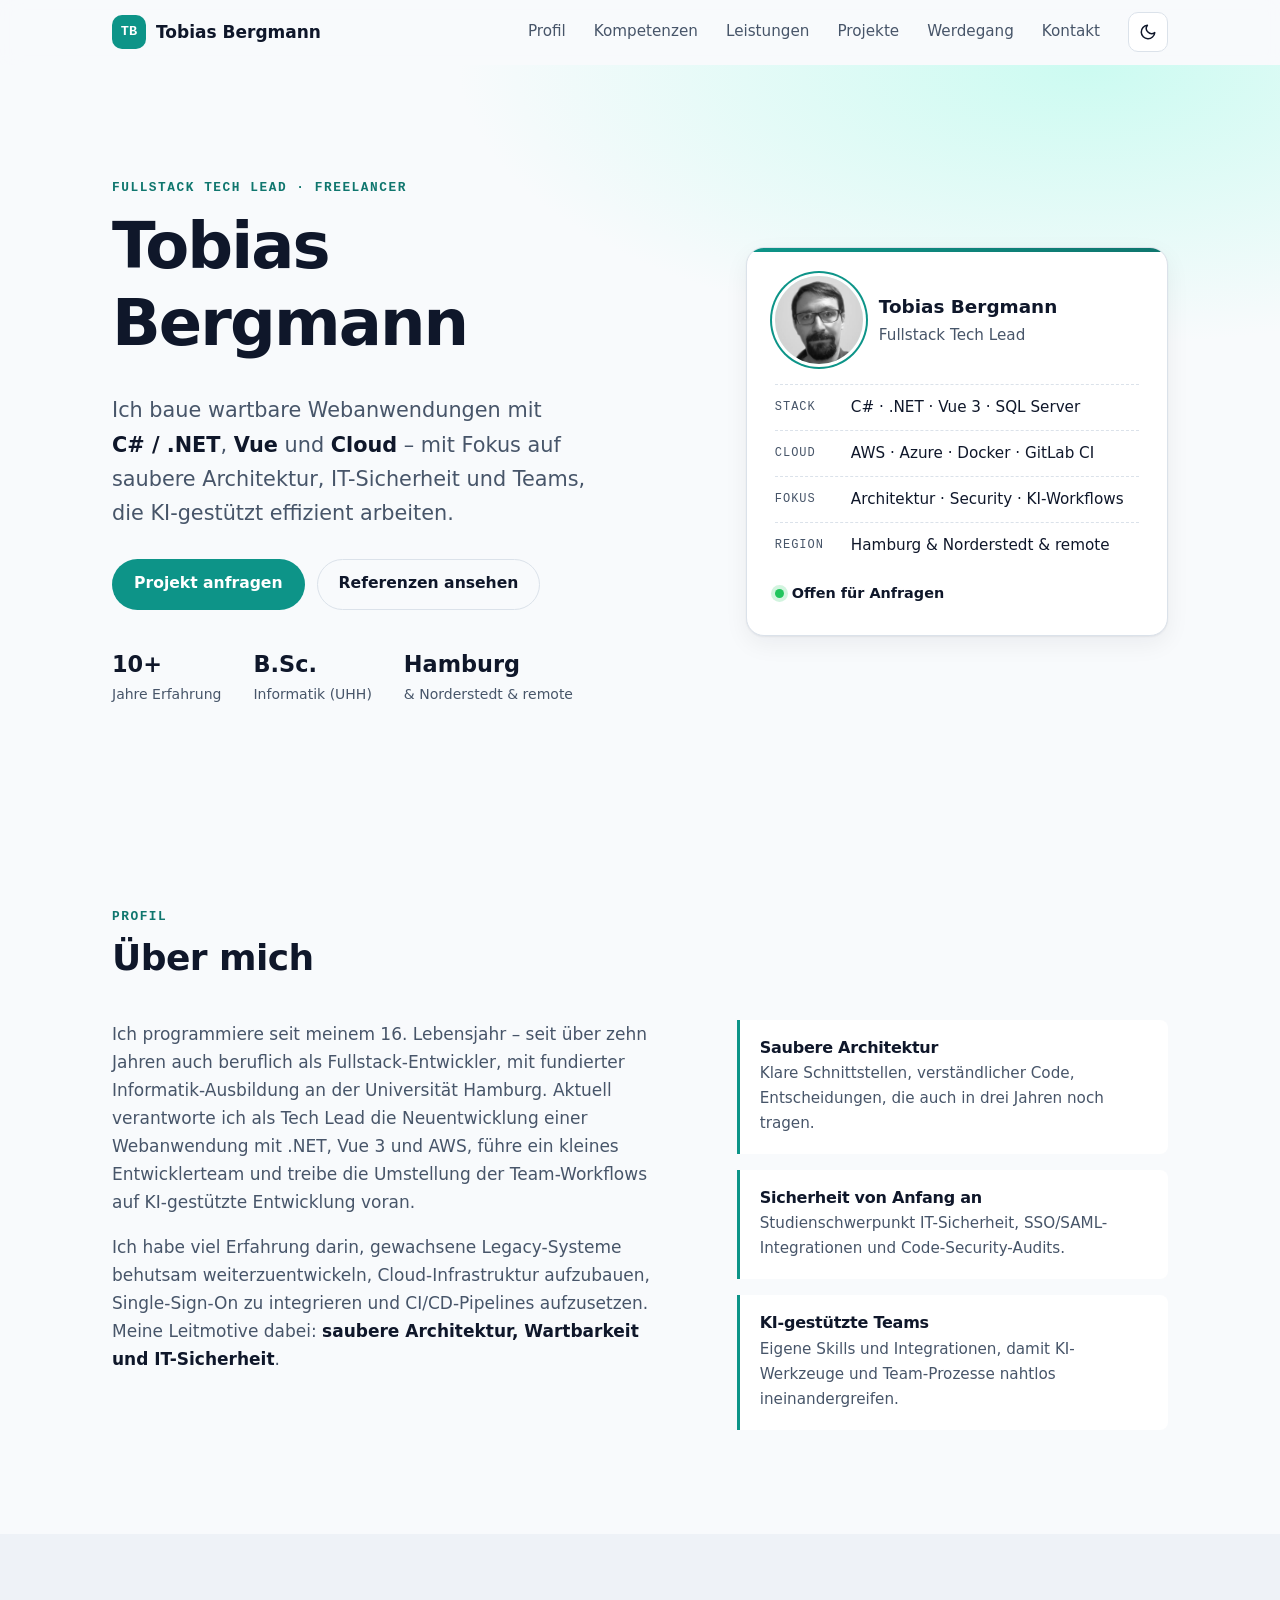
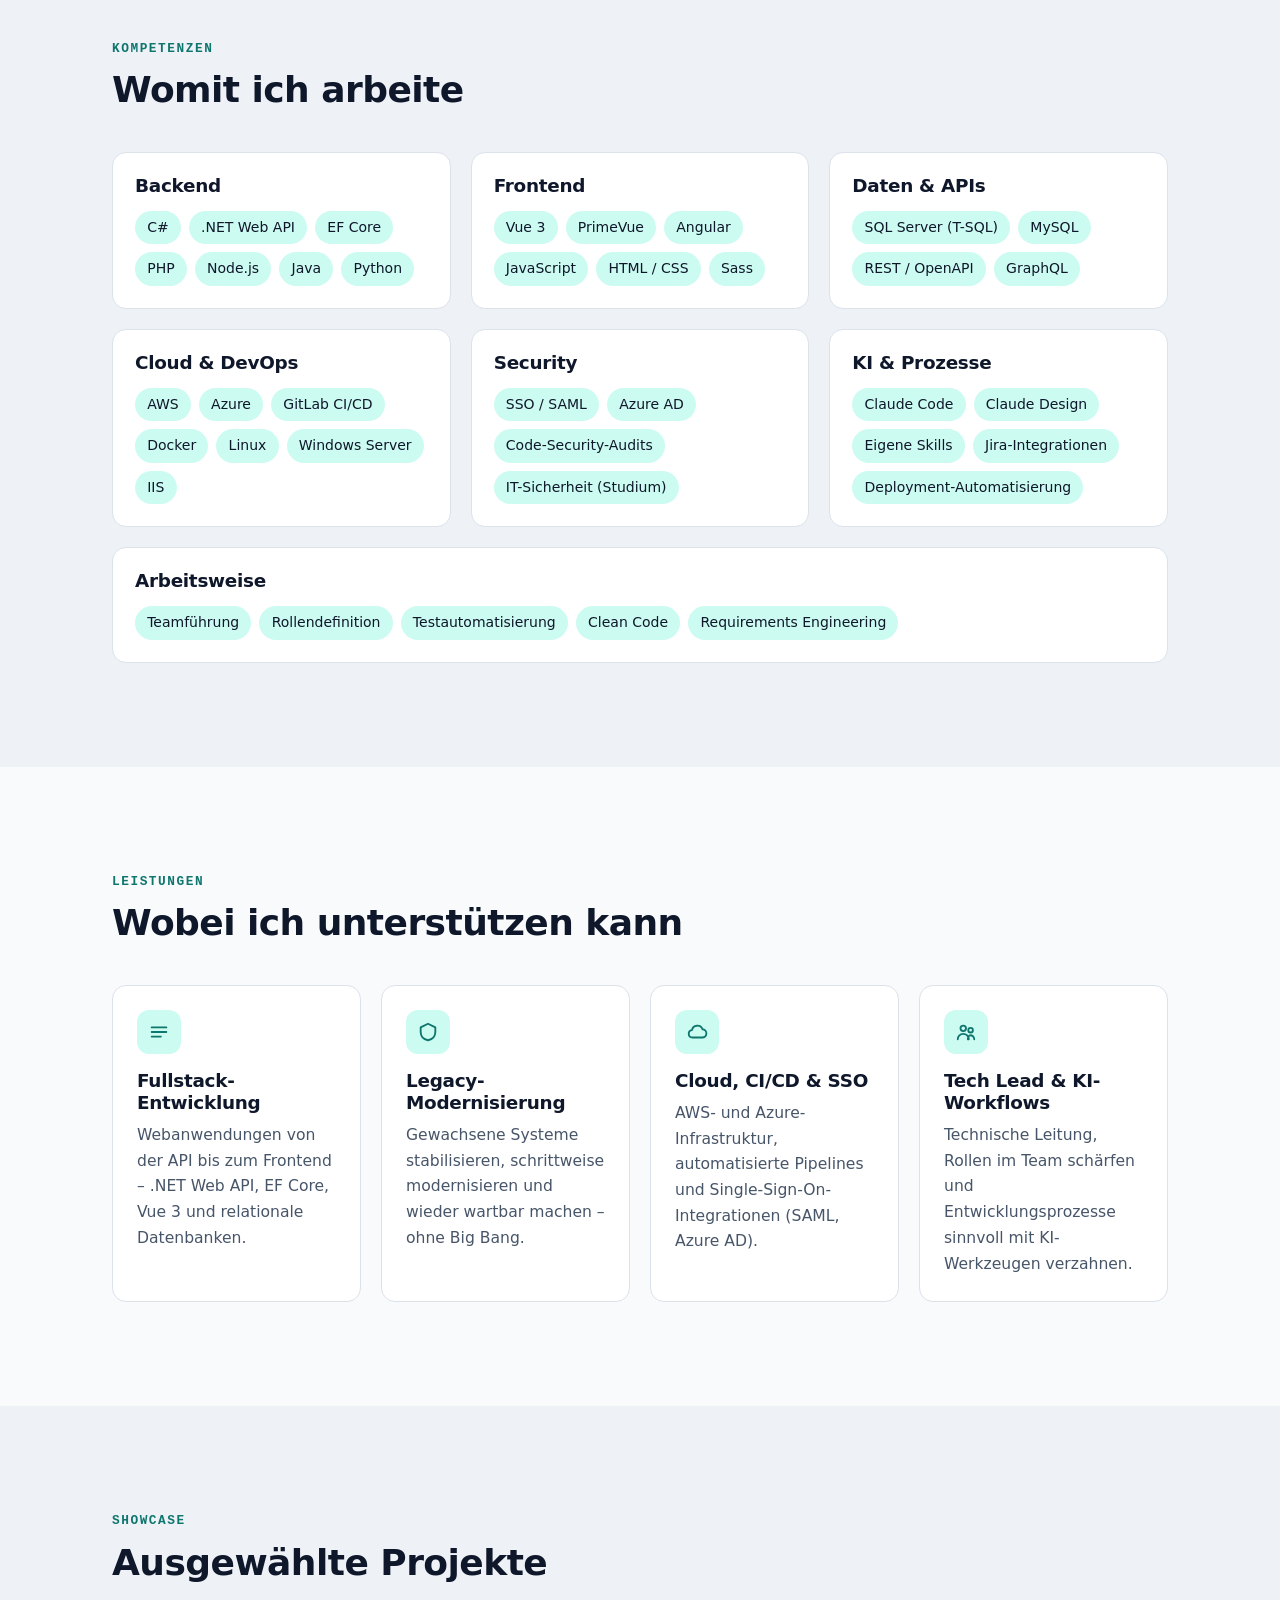
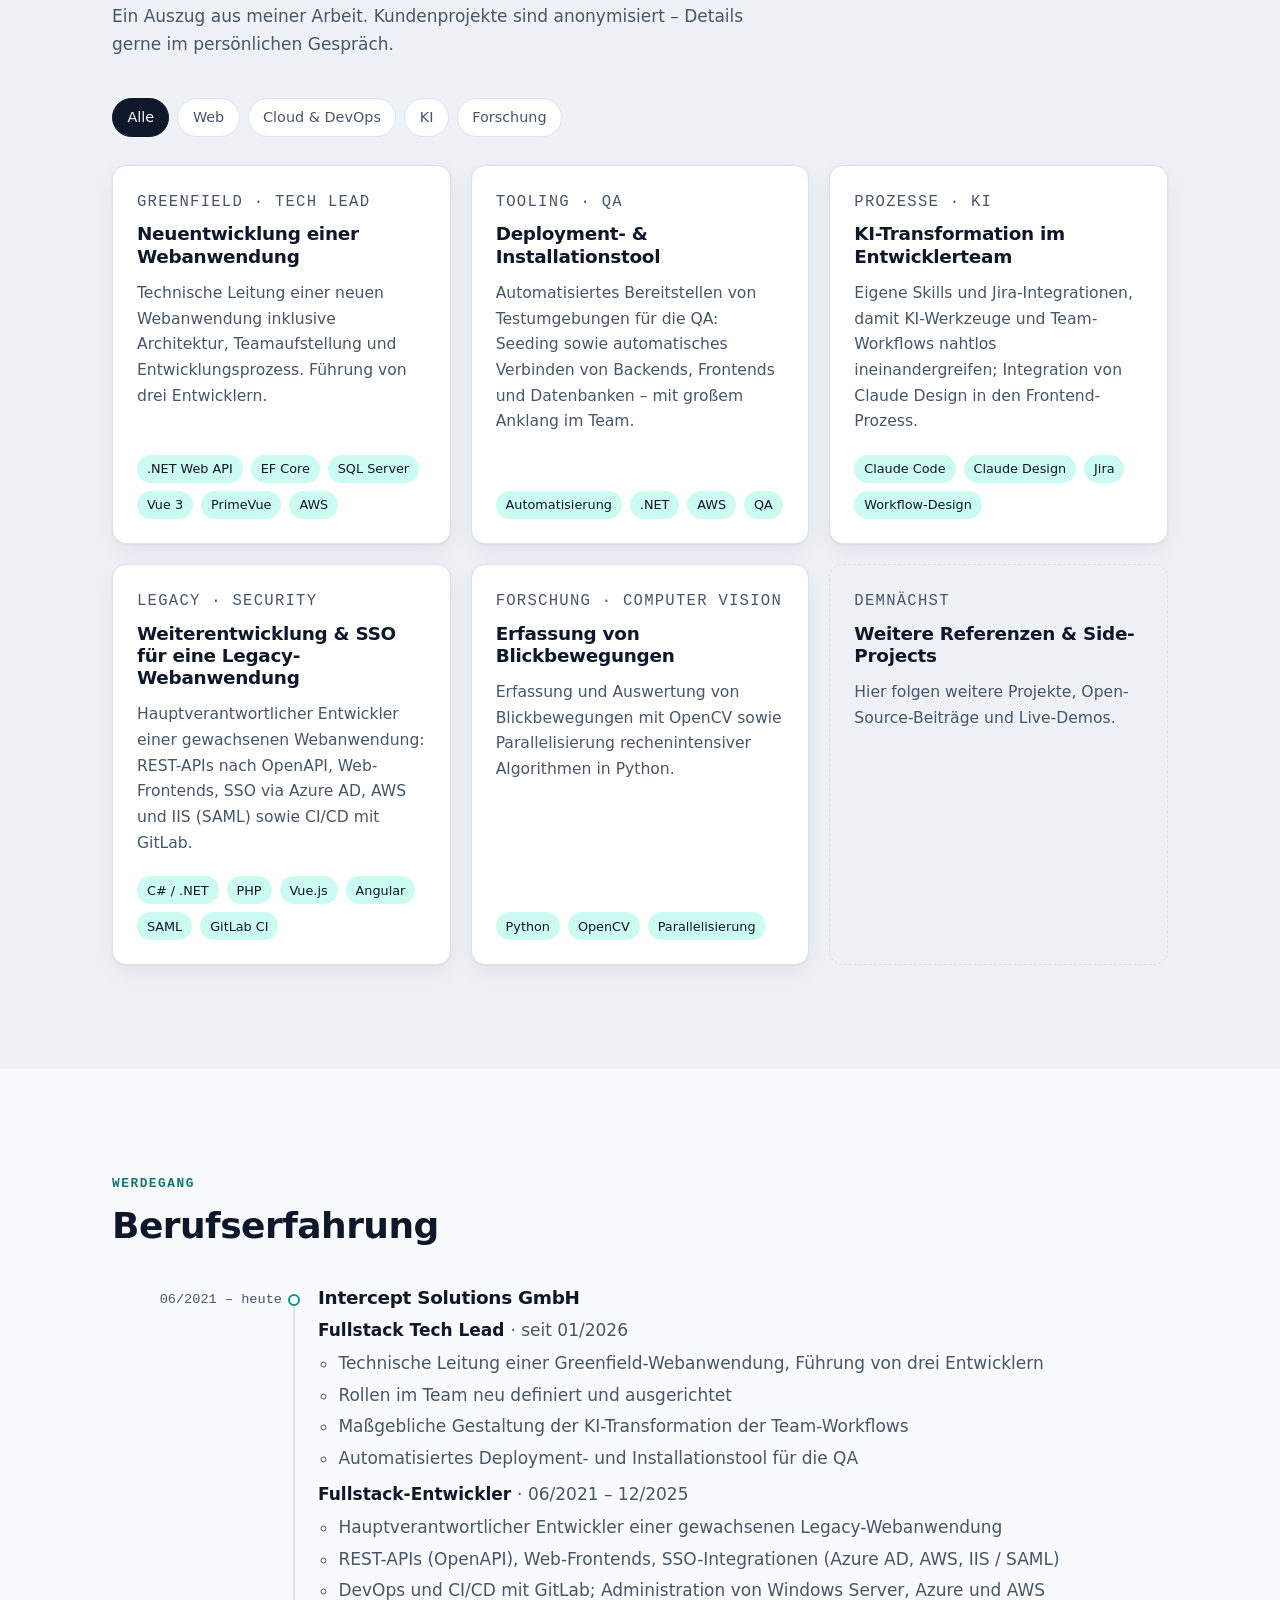
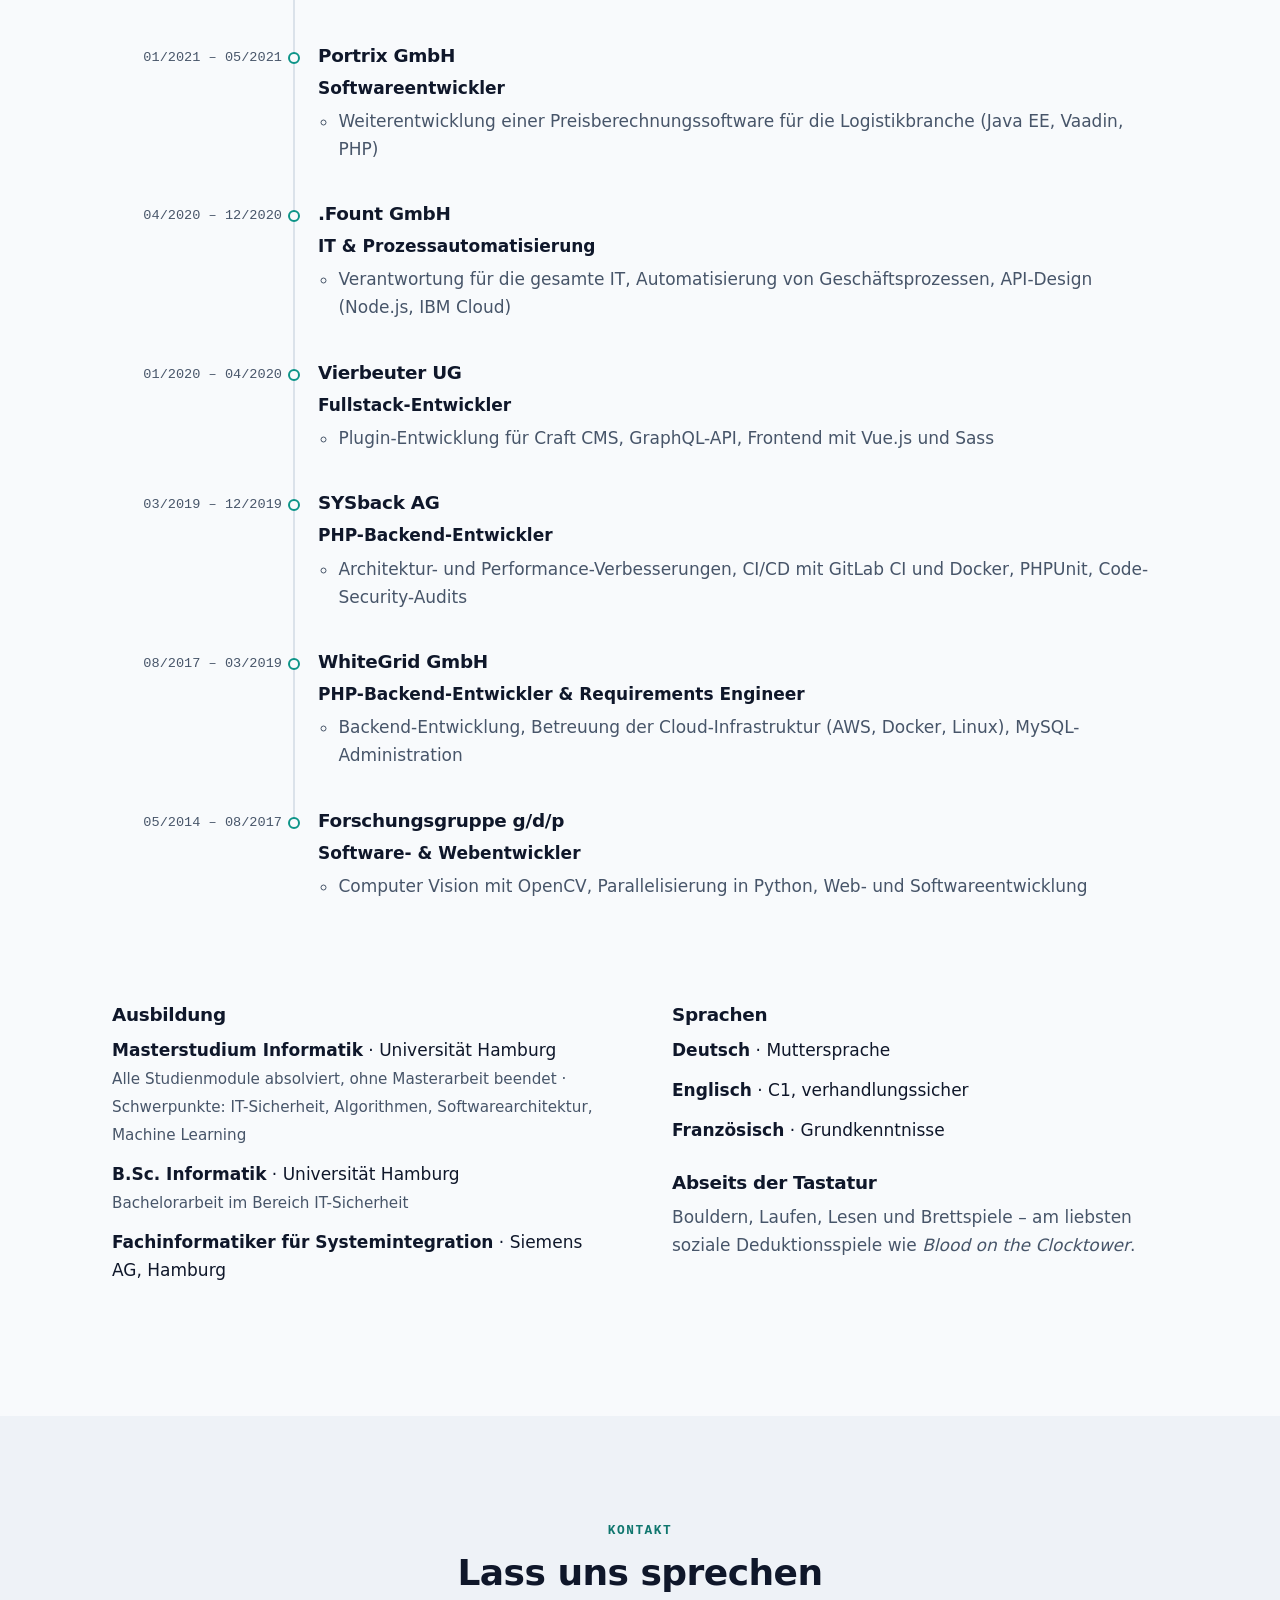
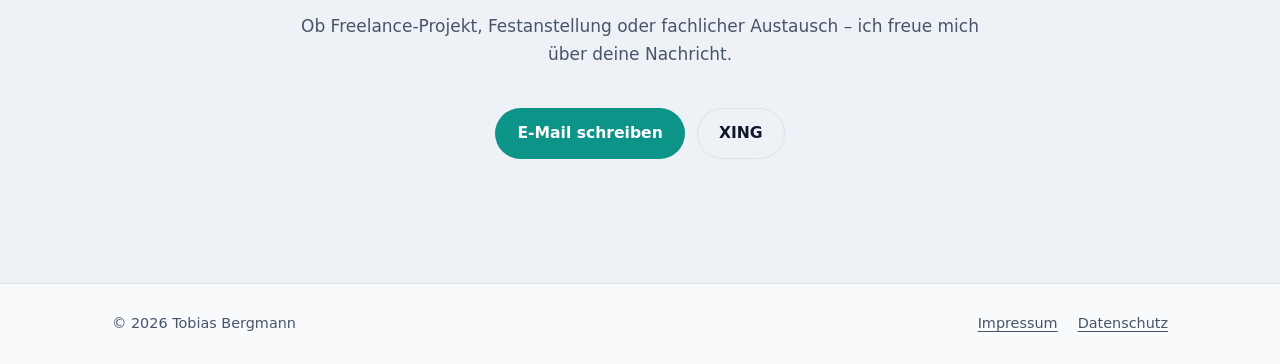
==== index.html @ aaa32132 "Kontakt: XING-Profil verlinken Co-Authored-By: Claude Opus 5.5 <noreply@anthropic.com> Claude-Sessio" ====
<!doctype html>
<html lang="de">
<head>
  <meta charset="utf-8">
  <meta name="viewport" content="width=device-width, initial-scale=1">
  <title>Tobias Bergmann – Fullstack Tech Lead · C# / .NET · Vue · Cloud</title>
  <meta name="description" content="Tobias Bergmann – Fullstack-Entwickler und Tech Lead mit über zehn Jahren Erfahrung in C#/.NET, Vue, Cloud (AWS/Azure), SSO und CI/CD. Verfügbar für Projekte und Anfragen.">
  <meta name="author" content="Tobias Bergmann">
  <link rel="canonical" href="https://tobiasbergmann.dev/">
  <meta property="og:type" content="website">
  <meta property="og:url" content="https://tobiasbergmann.dev/">
  <meta property="og:title" content="Tobias Bergmann – Fullstack Tech Lead">
  <meta property="og:description" content="C# / .NET · Vue · Cloud · Saubere Architektur, Wartbarkeit und IT-Sicherheit.">
  <meta name="theme-color" content="#0f172a">
  <link rel="icon" href="assets/img/favicon.svg" type="image/svg+xml">
  <link rel="stylesheet" href="css/style.css">
  <script>
    // Theme früh setzen, um Aufblitzen zu vermeiden
    try {
      var t = localStorage.getItem('theme');
      if (t) document.documentElement.setAttribute('data-theme', t);
    } catch (e) {}
  </script>
  <script src="js/main.js" defer></script>
</head>
<body>
  <a class="skip-link" href="#main">Zum Inhalt springen</a>

  <header class="site-header">
    <div class="container header-inner">
      <a class="brand" href="#top" aria-label="Zum Seitenanfang">
        <span class="brand-mark" aria-hidden="true">TB</span>
        <span class="brand-name">Tobias Bergmann</span>
      </a>
      <nav class="site-nav" aria-label="Hauptnavigation">
        <button class="nav-toggle" type="button" aria-expanded="false" aria-controls="nav-list">
          <span class="sr-only">Menü öffnen</span>
          <span class="nav-toggle-bar" aria-hidden="true"></span>
        </button>
        <ul id="nav-list" class="nav-list">
          <li><a href="#about">Profil</a></li>
          <li><a href="#skills">Kompetenzen</a></li>
          <li><a href="#services">Leistungen</a></li>
          <li><a href="#projects">Projekte</a></li>
          <li><a href="#experience">Werdegang</a></li>
          <li><a href="#contact">Kontakt</a></li>
        </ul>
      </nav>
      <button class="theme-toggle" type="button" aria-label="Farbschema wechseln" title="Farbschema wechseln">
        <svg class="icon-sun" viewBox="0 0 24 24" aria-hidden="true"><circle cx="12" cy="12" r="4"/><path d="M12 2v2M12 20v2M4.93 4.93l1.41 1.41M17.66 17.66l1.41 1.41M2 12h2M20 12h2M4.93 19.07l1.41-1.41M17.66 6.34l1.41-1.41"/></svg>
        <svg class="icon-moon" viewBox="0 0 24 24" aria-hidden="true"><path d="M21 12.79A9 9 0 1 1 11.21 3 7 7 0 0 0 21 12.79z"/></svg>
      </button>
    </div>
  </header>

  <main id="main">
    <!-- Hero / Visitenkarte -->
    <section class="hero" id="top">
      <div class="container hero-inner">
        <div class="hero-text">
          <p class="eyebrow">Fullstack Tech Lead · Freelancer</p>
          <h1>Tobias Bergmann</h1>
          <p class="hero-lead">
            Ich baue wartbare Webanwendungen mit <strong>C#&nbsp;/&nbsp;.NET</strong>, <strong>Vue</strong>
            und <strong>Cloud</strong> – mit Fokus auf saubere Architektur, IT-Sicherheit
            und Teams, die KI-gestützt effizient arbeiten.
          </p>
          <div class="hero-actions">
            <a class="btn btn-primary" href="#contact">Projekt anfragen</a>
            <a class="btn btn-ghost" href="#projects">Referenzen ansehen</a>
          </div>
          <ul class="hero-facts" aria-label="Kurzfakten">
            <li><span class="fact-value">10+</span><span class="fact-label">Jahre Erfahrung</span></li>
            <li><span class="fact-value">B.Sc.</span><span class="fact-label">Informatik (UHH)</span></li>
            <li><span class="fact-value">Hamburg</span><span class="fact-label">&amp; Norderstedt &amp; remote</span></li>
          </ul>
        </div>

        <aside class="card-visit" aria-label="Visitenkarte">
          <div class="card-visit-top">
            <div class="avatar">
              <img src="assets/img/portrait.webp" alt="Portrait von Tobias Bergmann" width="400" height="400">
            </div>
            <div>
              <p class="card-name">Tobias Bergmann</p>
              <p class="card-role">Fullstack Tech Lead</p>
            </div>
          </div>
          <dl class="card-meta">
            <div><dt>Stack</dt><dd>C# · .NET · Vue 3 · SQL Server</dd></div>
            <div><dt>Cloud</dt><dd>AWS · Azure · Docker · GitLab CI</dd></div>
            <div><dt>Fokus</dt><dd>Architektur · Security · KI-Workflows</dd></div>
            <div><dt>Region</dt><dd>Hamburg &amp; Norderstedt &amp; remote</dd></div>
          </dl>
          <p class="card-status">
            <span class="status-dot" aria-hidden="true"></span>
            <!-- Platzhalter: Verfügbarkeit anpassen -->
            Offen für Anfragen
          </p>
        </aside>
      </div>
    </section>

    <!-- Profil -->
    <section class="section" id="about">
      <div class="container">
        <header class="section-header">
          <p class="eyebrow">Profil</p>
          <h2>Über mich</h2>
        </header>
        <div class="about-grid">
          <div class="prose">
            <p>
              Ich programmiere seit meinem 16. Lebensjahr – seit über zehn Jahren auch beruflich als
              Fullstack-Entwickler, mit fundierter Informatik-Ausbildung an der Universität Hamburg. Aktuell verantworte ich als
              Tech Lead die Neuentwicklung einer Webanwendung mit .NET, Vue&nbsp;3 und AWS, führe ein
              kleines Entwicklerteam und treibe die Umstellung der Team-Workflows auf KI-gestützte
              Entwicklung voran.
            </p>
            <p>
              Ich habe viel Erfahrung darin, gewachsene Legacy-Systeme behutsam weiterzuentwickeln,
              Cloud-Infrastruktur aufzubauen, Single-Sign-On zu integrieren und CI/CD-Pipelines
              aufzusetzen. Meine Leitmotive dabei: <em>saubere Architektur, Wartbarkeit und IT-Sicherheit</em>.
            </p>
          </div>
          <ul class="values">
            <li>
              <h3>Saubere Architektur</h3>
              <p>Klare Schnittstellen, verständlicher Code, Entscheidungen, die auch in drei Jahren noch tragen.</p>
            </li>
            <li>
              <h3>Sicherheit von Anfang an</h3>
              <p>Studienschwerpunkt IT-Sicherheit, SSO/SAML-Integrationen und Code-Security-Audits.</p>
            </li>
            <li>
              <h3>KI-gestützte Teams</h3>
              <p>Eigene Skills und Integrationen, damit KI-Werkzeuge und Team-Prozesse nahtlos ineinandergreifen.</p>
            </li>
          </ul>
        </div>
      </div>
    </section>

    <!-- Kompetenzen -->
    <section class="section section-alt" id="skills">
      <div class="container">
        <header class="section-header">
          <p class="eyebrow">Kompetenzen</p>
          <h2>Womit ich arbeite</h2>
        </header>
        <div class="skills-grid">
          <article class="skill-card">
            <h3>Backend</h3>
            <ul class="tags">
              <li>C#</li><li>.NET Web API</li><li>EF Core</li><li>PHP</li><li>Node.js</li><li>Java</li><li>Python</li>
            </ul>
          </article>
          <article class="skill-card">
            <h3>Frontend</h3>
            <ul class="tags">
              <li>Vue 3</li><li>PrimeVue</li><li>Angular</li><li>JavaScript</li><li>HTML / CSS</li><li>Sass</li>
            </ul>
          </article>
          <article class="skill-card">
            <h3>Daten &amp; APIs</h3>
            <ul class="tags">
              <li>SQL Server (T-SQL)</li><li>MySQL</li><li>REST / OpenAPI</li><li>GraphQL</li>
            </ul>
          </article>
          <article class="skill-card">
            <h3>Cloud &amp; DevOps</h3>
            <ul class="tags">
              <li>AWS</li><li>Azure</li><li>GitLab CI/CD</li><li>Docker</li><li>Linux</li><li>Windows Server</li><li>IIS</li>
            </ul>
          </article>
          <article class="skill-card">
            <h3>Security</h3>
            <ul class="tags">
              <li>SSO / SAML</li><li>Azure AD</li><li>Code-Security-Audits</li><li>IT-Sicherheit (Studium)</li>
            </ul>
          </article>
          <article class="skill-card">
            <h3>KI &amp; Prozesse</h3>
            <ul class="tags">
              <li>Claude Code</li><li>Claude Design</li><li>Eigene Skills</li><li>Jira-Integrationen</li><li>Deployment-Automatisierung</li>
            </ul>
          </article>
          <article class="skill-card skill-card-wide">
            <h3>Arbeitsweise</h3>
            <ul class="tags">
              <li>Teamführung</li><li>Rollendefinition</li><li>Testautomatisierung</li><li>Clean Code</li><li>Requirements Engineering</li>
            </ul>
          </article>
        </div>
      </div>
    </section>

    <!-- Leistungen -->
    <section class="section" id="services">
      <div class="container">
        <header class="section-header">
          <p class="eyebrow">Leistungen</p>
          <h2>Wobei ich unterstützen kann</h2>
        </header>
        <div class="services-grid">
          <article class="service">
            <span class="service-icon" aria-hidden="true">
              <svg viewBox="0 0 24 24"><path d="M4 7h16M4 12h16M4 17h10"/></svg>
            </span>
            <h3>Fullstack-Entwicklung</h3>
            <p>Webanwendungen von der API bis zum Frontend – .NET Web API, EF Core, Vue&nbsp;3 und relationale Datenbanken.</p>
          </article>
          <article class="service">
            <span class="service-icon" aria-hidden="true">
              <svg viewBox="0 0 24 24"><path d="M12 3l8 4v5c0 5-3.5 8-8 9-4.5-1-8-4-8-9V7l8-4z"/></svg>
            </span>
            <h3>Legacy-Modernisierung</h3>
            <p>Gewachsene Systeme stabilisieren, schrittweise modernisieren und wieder wartbar machen – ohne Big Bang.</p>
          </article>
          <article class="service">
            <span class="service-icon" aria-hidden="true">
              <svg viewBox="0 0 24 24"><path d="M7 18a4 4 0 0 1-.5-7.97A6 6 0 0 1 18 9a4.5 4.5 0 0 1-.5 9H7z"/></svg>
            </span>
            <h3>Cloud, CI/CD &amp; SSO</h3>
            <p>AWS- und Azure-Infrastruktur, automatisierte Pipelines und Single-Sign-On-Integrationen (SAML, Azure AD).</p>
          </article>
          <article class="service">
            <span class="service-icon" aria-hidden="true">
              <svg viewBox="0 0 24 24"><circle cx="9" cy="8" r="3"/><circle cx="17" cy="10" r="2.5"/><path d="M3 20c0-3.3 2.7-6 6-6s6 2.7 6 6M14 20c0-2.5 1.5-4.5 3-4.5s4 1.5 4 4.5"/></svg>
            </span>
            <h3>Tech Lead &amp; KI-Workflows</h3>
            <p>Technische Leitung, Rollen im Team schärfen und Entwicklungsprozesse sinnvoll mit KI-Werkzeugen verzahnen.</p>
          </article>
        </div>
      </div>
    </section>

    <!-- Projekte / Showcase -->
    <section class="section section-alt" id="projects">
      <div class="container">
        <header class="section-header">
          <p class="eyebrow">Showcase</p>
          <h2>Ausgewählte Projekte</h2>
          <p class="section-intro">
            Ein Auszug aus meiner Arbeit. Kundenprojekte sind anonymisiert – Details gerne im persönlichen Gespräch.
          </p>
        </header>

        <div class="filter" role="group" aria-label="Projekte filtern">
          <button type="button" class="filter-btn is-active" data-filter="all" aria-pressed="true">Alle</button>
          <button type="button" class="filter-btn" data-filter="web" aria-pressed="false">Web</button>
          <button type="button" class="filter-btn" data-filter="cloud" aria-pressed="false">Cloud &amp; DevOps</button>
          <button type="button" class="filter-btn" data-filter="ai" aria-pressed="false">KI</button>
          <button type="button" class="filter-btn" data-filter="research" aria-pressed="false">Forschung</button>
        </div>

        <div class="projects-grid">
          <article class="project" data-tags="web cloud">
            <div class="project-head">
              <p class="project-kicker">Greenfield · Tech Lead</p>
              <h3>Neuentwicklung einer Webanwendung</h3>
            </div>
            <p>
              Technische Leitung einer neuen Webanwendung inklusive Architektur, Teamaufstellung
              und Entwicklungsprozess. Führung von drei Entwicklern.
            </p>
            <ul class="tags tags-sm"><li>.NET Web API</li><li>EF Core</li><li>SQL Server</li><li>Vue 3</li><li>PrimeVue</li><li>AWS</li></ul>
          </article>

          <article class="project" data-tags="cloud">
            <div class="project-head">
              <p class="project-kicker">Tooling · QA</p>
              <h3>Deployment- &amp; Installationstool</h3>
            </div>
            <p>
              Automatisiertes Bereitstellen von Testumgebungen für die QA: Seeding sowie automatisches
              Verbinden von Backends, Frontends und Datenbanken – mit großem Anklang im Team.
            </p>
            <ul class="tags tags-sm"><li>Automatisierung</li><li>.NET</li><li>AWS</li><li>QA</li></ul>
          </article>

          <article class="project" data-tags="ai">
            <div class="project-head">
              <p class="project-kicker">Prozesse · KI</p>
              <h3>KI-Transformation im Entwicklerteam</h3>
            </div>
            <p>
              Eigene Skills und Jira-Integrationen, damit KI-Werkzeuge und Team-Workflows nahtlos
              ineinandergreifen; Integration von Claude Design in den Frontend-Prozess.
            </p>
            <ul class="tags tags-sm"><li>Claude Code</li><li>Claude Design</li><li>Jira</li><li>Workflow-Design</li></ul>
          </article>

          <article class="project" data-tags="web cloud">
            <div class="project-head">
              <p class="project-kicker">Legacy · Security</p>
              <h3>Weiterentwicklung &amp; SSO für eine Legacy-Webanwendung</h3>
            </div>
            <p>
              Hauptverantwortlicher Entwickler einer gewachsenen Webanwendung: REST-APIs nach OpenAPI,
              Web-Frontends, SSO via Azure AD, AWS und IIS (SAML) sowie CI/CD mit GitLab.
            </p>
            <ul class="tags tags-sm"><li>C# / .NET</li><li>PHP</li><li>Vue.js</li><li>Angular</li><li>SAML</li><li>GitLab CI</li></ul>
          </article>

          <article class="project" data-tags="research">
            <div class="project-head">
              <p class="project-kicker">Forschung · Computer Vision</p>
              <h3>Erfassung von Blickbewegungen</h3>
            </div>
            <p>
              Erfassung und Auswertung von Blickbewegungen mit OpenCV sowie Parallelisierung
              rechenintensiver Algorithmen in Python.
            </p>
            <ul class="tags tags-sm"><li>Python</li><li>OpenCV</li><li>Parallelisierung</li></ul>
          </article>

          <!-- Platzhalter für weitere Referenz-/Side-Projekte -->
          <article class="project project-placeholder" data-tags="web">
            <div class="project-head">
              <p class="project-kicker">Demnächst</p>
              <h3>Weitere Referenzen &amp; Side-Projects</h3>
            </div>
            <p>
              Hier folgen weitere Projekte, Open-Source-Beiträge und Live-Demos.
            </p>
            <!-- Beispiel für Links:
            <p class="project-links">
              <a href="https://github.com/…">Code</a>
              <a href="https://…">Live-Demo</a>
            </p>
            -->
          </article>
        </div>
      </div>
    </section>

    <!-- Werdegang -->
    <section class="section" id="experience">
      <div class="container">
        <header class="section-header">
          <p class="eyebrow">Werdegang</p>
          <h2>Berufserfahrung</h2>
        </header>

        <ol class="timeline">
          <li class="timeline-item">
            <div class="timeline-date">06/2021 – heute</div>
            <div class="timeline-body">
              <h3>Intercept Solutions GmbH</h3>
              <p class="timeline-role">Fullstack Tech Lead <span>· seit 01/2026</span></p>
              <ul>
                <li>Technische Leitung einer Greenfield-Webanwendung, Führung von drei Entwicklern</li>
                <li>Rollen im Team neu definiert und ausgerichtet</li>
                <li>Maßgebliche Gestaltung der KI-Transformation der Team-Workflows</li>
                <li>Automatisiertes Deployment- und Installationstool für die QA</li>
              </ul>
              <p class="timeline-role">Fullstack-Entwickler <span>· 06/2021 – 12/2025</span></p>
              <ul>
                <li>Hauptverantwortlicher Entwickler einer gewachsenen Legacy-Webanwendung</li>
                <li>REST-APIs (OpenAPI), Web-Frontends, SSO-Integrationen (Azure AD, AWS, IIS / SAML)</li>
                <li>DevOps und CI/CD mit GitLab; Administration von Windows Server, Azure und AWS</li>
              </ul>
            </div>
          </li>
          <li class="timeline-item">
            <div class="timeline-date">01/2021 – 05/2021</div>
            <div class="timeline-body">
              <h3>Portrix GmbH</h3>
              <p class="timeline-role">Softwareentwickler</p>
              <ul><li>Weiterentwicklung einer Preisberechnungssoftware für die Logistikbranche (Java EE, Vaadin, PHP)</li></ul>
            </div>
          </li>
          <li class="timeline-item">
            <div class="timeline-date">04/2020 – 12/2020</div>
            <div class="timeline-body">
              <h3>.Fount GmbH</h3>
              <p class="timeline-role">IT &amp; Prozessautomatisierung</p>
              <ul><li>Verantwortung für die gesamte IT, Automatisierung von Geschäftsprozessen, API-Design (Node.js, IBM Cloud)</li></ul>
            </div>
          </li>
          <li class="timeline-item">
            <div class="timeline-date">01/2020 – 04/2020</div>
            <div class="timeline-body">
              <h3>Vierbeuter UG</h3>
              <p class="timeline-role">Fullstack-Entwickler</p>
              <ul><li>Plugin-Entwicklung für Craft CMS, GraphQL-API, Frontend mit Vue.js und Sass</li></ul>
            </div>
          </li>
          <li class="timeline-item">
            <div class="timeline-date">03/2019 – 12/2019</div>
            <div class="timeline-body">
              <h3>SYSback AG</h3>
              <p class="timeline-role">PHP-Backend-Entwickler</p>
              <ul><li>Architektur- und Performance-Verbesserungen, CI/CD mit GitLab CI und Docker, PHPUnit, Code-Security-Audits</li></ul>
            </div>
          </li>
          <li class="timeline-item">
            <div class="timeline-date">08/2017 – 03/2019</div>
            <div class="timeline-body">
              <h3>WhiteGrid GmbH</h3>
              <p class="timeline-role">PHP-Backend-Entwickler &amp; Requirements Engineer</p>
              <ul><li>Backend-Entwicklung, Betreuung der Cloud-Infrastruktur (AWS, Docker, Linux), MySQL-Administration</li></ul>
            </div>
          </li>
          <li class="timeline-item">
            <div class="timeline-date">05/2014 – 08/2017</div>
            <div class="timeline-body">
              <h3>Forschungsgruppe g/d/p</h3>
              <p class="timeline-role">Software- &amp; Webentwickler</p>
              <ul><li>Computer Vision mit OpenCV, Parallelisierung in Python, Web- und Softwareentwicklung</li></ul>
            </div>
          </li>
        </ol>

        <div class="edu-grid">
          <div>
            <h2 class="h3">Ausbildung</h2>
            <ul class="edu-list">
              <li><strong>Masterstudium Informatik</strong> · Universität Hamburg<br><span>Alle Studienmodule absolviert, ohne Masterarbeit beendet · Schwerpunkte: IT-Sicherheit, Algorithmen, Softwarearchitektur, Machine Learning</span></li>
              <li><strong>B.Sc. Informatik</strong> · Universität Hamburg<br><span>Bachelorarbeit im Bereich IT-Sicherheit</span></li>
              <li><strong>Fachinformatiker für Systemintegration</strong> · Siemens AG, Hamburg</li>
            </ul>
          </div>
          <div>
            <h2 class="h3">Sprachen</h2>
            <ul class="edu-list">
              <li><strong>Deutsch</strong> · Muttersprache</li>
              <li><strong>Englisch</strong> · C1, verhandlungssicher</li>
              <li><strong>Französisch</strong> · Grundkenntnisse</li>
            </ul>
            <h2 class="h3">Abseits der Tastatur</h2>
            <p class="muted">Bouldern, Laufen, Lesen und Brettspiele – am liebsten soziale Deduktionsspiele wie <em>Blood on the Clocktower</em>.</p>
          </div>
        </div>
      </div>
    </section>

    <!-- Kontakt -->
    <section class="section section-alt" id="contact">
      <div class="container contact">
        <header class="section-header">
          <p class="eyebrow">Kontakt</p>
          <h2>Lass uns sprechen</h2>
          <p class="section-intro">
            Ob Freelance-Projekt, Festanstellung oder fachlicher Austausch – ich freue mich über deine Nachricht.
          </p>
        </header>
        <ul class="contact-links">
          <li><a class="btn btn-primary" href="mailto:kontakt@tobiasbergmann.dev?subject=Anfrage%20%C3%BCber%20deine%20Website&body=Hallo%20Tobias%2C%0A%0Aich%20melde%20mich%20wegen%3A%0A%5B%20%5D%20Freelance-Projekt%0A%5B%20%5D%20Festanstellung%0A%5B%20%5D%20Fachlicher%20Austausch%0A%0AWorum%20geht%20es%3F%0A%0A%0AZeitraum%20/%20Umfang%3A%0A%0ATechnologien%3A%0A%0AViele%20Gr%C3%BC%C3%9Fe%0A">E-Mail schreiben</a></li>
          <li><a class="btn btn-ghost" href="https://www.xing.com/profile/Tobias_Bergmann63" target="_blank" rel="noopener noreferrer">XING <span class="sr-only">(öffnet in neuem Tab)</span></a></li>
        </ul>
      </div>
    </section>
  </main>

  <footer class="site-footer">
    <div class="container footer-inner">
      <p>© <span data-year>2026</span> Tobias Bergmann</p>
      <ul class="footer-links">
        <li><a href="impressum.html">Impressum</a></li>
        <li><a href="datenschutz.html">Datenschutz</a></li>
      </ul>
    </div>
  </footer>
</body>
</html>
---- css/style.css ----
/* ==========================================================================
   Design-Tokens
   ========================================================================== */
:root {
  --bg: #f8fafc;
  --bg-alt: #eef2f7;
  --surface: #ffffff;
  --text: #0f172a;
  --text-muted: #475569;
  --border: #dbe2ea;
  --accent: #0d9488;
  --accent-strong: #0f766e;
  --accent-soft: #ccfbf1;
  --accent-contrast: #ffffff;
  --shadow: 0 1px 2px rgb(15 23 42 / 0.06), 0 8px 24px rgb(15 23 42 / 0.06);

  --font-sans: system-ui, -apple-system, "Segoe UI", Roboto, "Helvetica Neue", Arial, sans-serif;
  --font-mono: ui-monospace, SFMono-Regular, Menlo, Consolas, "Liberation Mono", monospace;

  --radius: 14px;
  --radius-sm: 8px;
  --container: 1120px;
  --gutter: clamp(16px, 4vw, 32px);
  --header-h: 64px;

  color-scheme: light;
}

@media (prefers-color-scheme: dark) {
  :root:not([data-theme="light"]) {
    --bg: #0b1120;
    --bg-alt: #0f172a;
    --surface: #131c2f;
    --text: #e2e8f0;
    --text-muted: #94a3b8;
    --border: #1f2a40;
    --accent: #2dd4bf;
    --accent-strong: #5eead4;
    --accent-soft: rgb(45 212 191 / 0.12);
    --accent-contrast: #042f2e;
    --shadow: 0 1px 2px rgb(0 0 0 / 0.3), 0 8px 24px rgb(0 0 0 / 0.25);
    color-scheme: dark;
  }
}

:root[data-theme="dark"] {
  --bg: #0b1120;
  --bg-alt: #0f172a;
  --surface: #131c2f;
  --text: #e2e8f0;
  --text-muted: #94a3b8;
  --border: #1f2a40;
  --accent: #2dd4bf;
  --accent-strong: #5eead4;
  --accent-soft: rgb(45 212 191 / 0.12);
  --accent-contrast: #042f2e;
  --shadow: 0 1px 2px rgb(0 0 0 / 0.3), 0 8px 24px rgb(0 0 0 / 0.25);
  color-scheme: dark;
}

/* ==========================================================================
   Basis
   ========================================================================== */
*,
*::before,
*::after {
  box-sizing: border-box;
}

html {
  scroll-behavior: smooth;
  scroll-padding-top: calc(var(--header-h) + 16px);
  -webkit-text-size-adjust: 100%;
}

@media (prefers-reduced-motion: reduce) {
  html { scroll-behavior: auto; }
  *, *::before, *::after {
    transition-duration: 0.01ms !important;
    animation-duration: 0.01ms !important;
  }
}

body {
  margin: 0;
  font-family: var(--font-sans);
  font-size: 1.0625rem;
  line-height: 1.65;
  color: var(--text);
  background: var(--bg);
  -webkit-font-smoothing: antialiased;
  overflow-x: hidden;
}

h1, h2, h3 {
  line-height: 1.2;
  margin: 0 0 0.5em;
  letter-spacing: -0.015em;
}

h1 { font-size: clamp(2.5rem, 6vw, 4rem); letter-spacing: -0.03em; }
h2 { font-size: clamp(1.75rem, 3.5vw, 2.25rem); }
h3, .h3 { font-size: 1.15rem; }

p { margin: 0 0 1em; }

a {
  color: var(--accent-strong);
  text-underline-offset: 3px;
}

ul { padding-left: 1.2em; }

:focus-visible {
  outline: 2px solid var(--accent);
  outline-offset: 3px;
  border-radius: 4px;
}

.container {
  width: 100%;
  max-width: var(--container);
  margin-inline: auto;
  padding-inline: var(--gutter);
}

.sr-only {
  position: absolute;
  width: 1px;
  height: 1px;
  padding: 0;
  margin: -1px;
  overflow: hidden;
  clip: rect(0, 0, 0, 0);
  white-space: nowrap;
  border: 0;
}

.skip-link {
  position: absolute;
  left: 16px;
  top: -100px;
  z-index: 100;
  padding: 8px 14px;
  background: var(--accent);
  color: var(--accent-contrast);
  border-radius: var(--radius-sm);
}
.skip-link:focus { top: 12px; }

.muted { color: var(--text-muted); }
.small { font-size: 0.9rem; }

.eyebrow {
  font-family: var(--font-mono);
  font-size: 0.8rem;
  font-weight: 600;
  text-transform: uppercase;
  letter-spacing: 0.12em;
  color: var(--accent-strong);
  margin-bottom: 0.75em;
}

/* ==========================================================================
   Buttons & Tags
   ========================================================================== */
.btn {
  display: inline-flex;
  align-items: center;
  justify-content: center;
  gap: 0.5em;
  padding: 0.75em 1.35em;
  border-radius: 999px;
  font-weight: 600;
  font-size: 0.975rem;
  text-decoration: none;
  border: 1px solid transparent;
  cursor: pointer;
  transition: transform 0.15s ease, background-color 0.15s ease, border-color 0.15s ease;
}
.btn:hover { transform: translateY(-1px); }

.btn-primary {
  background: var(--accent);
  color: var(--accent-contrast);
}
.btn-primary:hover { background: var(--accent-strong); }

.btn-ghost {
  background: transparent;
  color: var(--text);
  border-color: var(--border);
}
.btn-ghost:hover { border-color: var(--accent); }

.tags {
  list-style: none;
  padding: 0;
  margin: 0;
  display: flex;
  flex-wrap: wrap;
  gap: 8px;
}
.tags li {
  font-size: 0.875rem;
  padding: 0.3em 0.8em;
  border-radius: 999px;
  background: var(--accent-soft);
  color: var(--text);
  border: 1px solid transparent;
}
.tags-sm li { font-size: 0.8rem; padding: 0.2em 0.7em; }

/* ==========================================================================
   Header
   ========================================================================== */
.site-header {
  position: sticky;
  top: 0;
  z-index: 50;
  background: color-mix(in srgb, var(--bg) 85%, transparent);
  backdrop-filter: saturate(160%) blur(10px);
  -webkit-backdrop-filter: saturate(160%) blur(10px);
  border-bottom: 1px solid transparent;
  transition: border-color 0.2s ease;
}
.site-header.is-scrolled { border-bottom-color: var(--border); }

.header-inner {
  display: flex;
  align-items: center;
  gap: 16px;
  height: var(--header-h);
}

.brand {
  display: inline-flex;
  align-items: center;
  gap: 10px;
  text-decoration: none;
  color: var(--text);
  font-weight: 700;
  margin-right: auto;
}

.brand-mark {
  display: grid;
  place-items: center;
  width: 34px;
  height: 34px;
  border-radius: 10px;
  background: var(--accent);
  color: var(--accent-contrast);
  font-family: var(--font-mono);
  font-size: 0.85rem;
}

.nav-list {
  list-style: none;
  display: flex;
  gap: 4px;
  margin: 0;
  padding: 0;
}
.nav-list a {
  display: block;
  padding: 8px 12px;
  border-radius: var(--radius-sm);
  color: var(--text-muted);
  text-decoration: none;
  font-size: 0.95rem;
  font-weight: 500;
}
.nav-list a:hover,
.nav-list a.is-active {
  color: var(--text);
  background: var(--bg-alt);
}

.nav-toggle,
.theme-toggle {
  display: inline-grid;
  place-items: center;
  width: 40px;
  height: 40px;
  border-radius: 10px;
  border: 1px solid var(--border);
  background: var(--surface);
  color: var(--text);
  cursor: pointer;
}

.nav-toggle { display: none; }

.nav-toggle-bar,
.nav-toggle-bar::before,
.nav-toggle-bar::after {
  display: block;
  width: 18px;
  height: 2px;
  background: currentColor;
  border-radius: 2px;
  transition: transform 0.2s ease, opacity 0.2s ease;
}
.nav-toggle-bar { position: relative; }
.nav-toggle-bar::before,
.nav-toggle-bar::after {
  content: "";
  position: absolute;
  left: 0;
}
.nav-toggle-bar::before { top: -6px; }
.nav-toggle-bar::after { top: 6px; }

.nav-toggle[aria-expanded="true"] .nav-toggle-bar { background: transparent; }
.nav-toggle[aria-expanded="true"] .nav-toggle-bar::before { transform: translateY(6px) rotate(45deg); }
.nav-toggle[aria-expanded="true"] .nav-toggle-bar::after { transform: translateY(-6px) rotate(-45deg); }

.theme-toggle svg {
  width: 18px;
  height: 18px;
  fill: none;
  stroke: currentColor;
  stroke-width: 2;
  stroke-linecap: round;
  stroke-linejoin: round;
}
.theme-toggle .icon-sun { display: none; }

@media (prefers-color-scheme: dark) {
  :root:not([data-theme="light"]) .theme-toggle .icon-sun { display: block; }
  :root:not([data-theme="light"]) .theme-toggle .icon-moon { display: none; }
}
:root[data-theme="dark"] .theme-toggle .icon-sun { display: block; }
:root[data-theme="dark"] .theme-toggle .icon-moon { display: none; }

@media (max-width: 860px) {
  .nav-toggle { display: inline-grid; }
  .site-nav { order: 2; }
  .theme-toggle { order: 1; }

  .nav-list {
    position: absolute;
    top: var(--header-h);
    left: 0;
    right: 0;
    flex-direction: column;
    gap: 0;
    padding: 8px var(--gutter) 16px;
    background: var(--bg);
    border-bottom: 1px solid var(--border);
    box-shadow: var(--shadow);
    display: none;
  }
  .nav-list.is-open { display: flex; }
  .nav-list a { padding: 12px; }
}

@media (max-width: 400px) {
  .brand-name { display: none; }
}

/* ==========================================================================
   Hero
   ========================================================================== */
.hero {
  padding: clamp(48px, 9vw, 112px) 0 clamp(56px, 8vw, 96px);
  background:
    radial-gradient(900px 400px at 85% 0%, var(--accent-soft), transparent 70%),
    var(--bg);
}

.hero-inner {
  display: grid;
  grid-template-columns: 1.35fr 1fr;
  gap: clamp(32px, 5vw, 64px);
  align-items: center;
}

.hero-lead {
  font-size: clamp(1.1rem, 2vw, 1.3rem);
  color: var(--text-muted);
  max-width: 38ch;
}
.hero-lead strong { color: var(--text); }

.hero-actions {
  display: flex;
  flex-wrap: wrap;
  gap: 12px;
  margin: 28px 0 36px;
}

.hero-facts {
  list-style: none;
  padding: 0;
  margin: 0;
  display: flex;
  flex-wrap: wrap;
  gap: 12px 32px;
}
.hero-facts li { display: flex; flex-direction: column; }
.fact-value { font-size: 1.4rem; font-weight: 700; }
.fact-label { font-size: 0.875rem; color: var(--text-muted); }

/* Visitenkarte */
.card-visit {
  background: var(--surface);
  border: 1px solid var(--border);
  border-radius: calc(var(--radius) + 4px);
  box-shadow: var(--shadow);
  padding: 28px;
  position: relative;
  overflow: hidden;
}
.card-visit::before {
  content: "";
  position: absolute;
  inset: 0 0 auto 0;
  height: 4px;
  background: linear-gradient(90deg, var(--accent), var(--accent-strong));
}

.card-visit-top {
  display: flex;
  align-items: center;
  gap: 16px;
  margin-bottom: 20px;
}

.avatar {
  flex: none;
  width: 88px;
  height: 88px;
  border-radius: 50%;
  background: var(--accent-soft);
  box-shadow: 0 0 0 3px var(--surface), 0 0 0 5px var(--accent);
  overflow: hidden;
}
.avatar img {
  display: block;
  width: 100%;
  height: 100%;
  object-fit: cover;
  filter: grayscale(1);
}

.card-name { font-weight: 700; font-size: 1.15rem; margin: 0; }
.card-role { margin: 0; color: var(--text-muted); font-size: 0.95rem; }

.card-meta {
  margin: 0 0 20px;
  display: grid;
  gap: 10px;
}
.card-meta div {
  display: grid;
  grid-template-columns: 64px 1fr;
  gap: 12px;
  padding-top: 10px;
  border-top: 1px dashed var(--border);
}
.card-meta dt {
  font-family: var(--font-mono);
  font-size: 0.75rem;
  text-transform: uppercase;
  letter-spacing: 0.08em;
  color: var(--text-muted);
  padding-top: 3px;
}
.card-meta dd { margin: 0; font-size: 0.95rem; }

.card-status {
  display: inline-flex;
  align-items: center;
  gap: 8px;
  margin: 0;
  font-size: 0.9rem;
  font-weight: 600;
}
.status-dot {
  width: 9px;
  height: 9px;
  border-radius: 50%;
  background: #22c55e;
  box-shadow: 0 0 0 4px rgb(34 197 94 / 0.2);
}

@media (max-width: 860px) {
  .hero-inner { grid-template-columns: 1fr; }
  .card-visit { max-width: 480px; }
}

/* ==========================================================================
   Sections
   ========================================================================== */
.section { padding: clamp(64px, 9vw, 104px) 0; }
.section-alt { background: var(--bg-alt); }

.section-header { margin-bottom: 40px; max-width: 680px; }
.section-intro { color: var(--text-muted); }

/* Profil */
.about-grid {
  display: grid;
  grid-template-columns: 1.3fr 1fr;
  gap: clamp(32px, 5vw, 64px);
}
.prose p { color: var(--text-muted); }
.prose em { color: var(--text); font-style: normal; font-weight: 600; }

.values {
  list-style: none;
  padding: 0;
  margin: 0;
  display: grid;
  gap: 16px;
}
.values li {
  padding: 18px 20px;
  border-left: 3px solid var(--accent);
  background: var(--surface);
  border-radius: 0 var(--radius-sm) var(--radius-sm) 0;
}
.values h3 { margin-bottom: 0.25em; font-size: 1rem; }
.values p { margin: 0; color: var(--text-muted); font-size: 0.95rem; }

@media (max-width: 860px) {
  .about-grid { grid-template-columns: 1fr; }
}

/* Kompetenzen */
.skills-grid {
  display: grid;
  grid-template-columns: repeat(auto-fill, minmax(min(100%, 300px), 1fr));
  gap: 20px;
}
.skill-card {
  background: var(--surface);
  border: 1px solid var(--border);
  border-radius: var(--radius);
  padding: 22px;
}
.skill-card h3 { margin-bottom: 14px; }
.skill-card-wide { grid-column: 1 / -1; }

/* Leistungen */
.services-grid {
  display: grid;
  grid-template-columns: repeat(auto-fill, minmax(min(100%, 240px), 1fr));
  gap: 20px;
}
.service {
  padding: 24px;
  border: 1px solid var(--border);
  border-radius: var(--radius);
  background: var(--surface);
  transition: border-color 0.2s ease, transform 0.2s ease;
}
.service:hover { border-color: var(--accent); transform: translateY(-2px); }
.service p { color: var(--text-muted); margin: 0; font-size: 0.975rem; }

.service-icon {
  display: grid;
  place-items: center;
  width: 44px;
  height: 44px;
  border-radius: 12px;
  background: var(--accent-soft);
  color: var(--accent-strong);
  margin-bottom: 16px;
}
.service-icon svg {
  width: 22px;
  height: 22px;
  fill: none;
  stroke: currentColor;
  stroke-width: 2;
  stroke-linecap: round;
  stroke-linejoin: round;
}

/* Projekte */
.filter {
  display: flex;
  flex-wrap: wrap;
  gap: 8px;
  margin-bottom: 28px;
}
.filter-btn {
  font: inherit;
  font-size: 0.9rem;
  padding: 0.45em 1em;
  border-radius: 999px;
  border: 1px solid var(--border);
  background: var(--surface);
  color: var(--text-muted);
  cursor: pointer;
}
.filter-btn:hover { color: var(--text); border-color: var(--accent); }
.filter-btn.is-active {
  background: var(--text);
  border-color: var(--text);
  color: var(--bg);
}

.projects-grid {
  display: grid;
  grid-template-columns: repeat(auto-fill, minmax(min(100%, 320px), 1fr));
  gap: 20px;
}
.project {
  display: flex;
  flex-direction: column;
  gap: 4px;
  padding: 24px;
  background: var(--surface);
  border: 1px solid var(--border);
  border-radius: var(--radius);
  box-shadow: var(--shadow);
}
.project[hidden] { display: none; }
.project p { color: var(--text-muted); font-size: 0.975rem; }
.project .tags { margin-top: auto; }

.project-kicker {
  font-family: var(--font-mono);
  font-size: 0.75rem;
  text-transform: uppercase;
  letter-spacing: 0.08em;
  color: var(--accent-strong);
  margin-bottom: 0.5em;
}

.project-placeholder {
  background: transparent;
  border-style: dashed;
  box-shadow: none;
}

.project-links { display: flex; gap: 16px; margin-top: auto; }

/* Werdegang */
.timeline {
  --date-w: 170px;
  --gap: 24px;
  --dot: 12px;
  --line: 2px;
  list-style: none;
  padding: 0;
  margin: 0 0 64px;
  position: relative;
}
.timeline-item {
  display: grid;
  grid-template-columns: var(--date-w) 1fr;
  gap: var(--gap);
  padding-bottom: 32px;
  position: relative;
}
/* Linie und Punkt sitzen beide mittig in der Lücke zwischen Datum und Inhalt */
.timeline-item::before {
  content: "";
  position: absolute;
  left: calc(var(--date-w) + var(--gap) / 2 - var(--line) / 2);
  top: 8px;
  bottom: -8px;
  width: var(--line);
  background: var(--border);
}
.timeline-item:last-child::before { display: none; }

.timeline-date {
  font-family: var(--font-mono);
  font-size: 0.85rem;
  color: var(--text-muted);
  padding-top: 2px;
  text-align: right;
}
.timeline-body {
  position: relative;
  padding-left: 12px;
}
.timeline-body::before {
  content: "";
  position: absolute;
  left: calc(var(--gap) / -2 - var(--dot) / 2);
  top: 7px;
  width: var(--dot);
  height: var(--dot);
  border-radius: 50%;
  background: var(--bg);
  border: 2px solid var(--accent);
}
.timeline-body h3 { margin-bottom: 0.15em; }
.timeline-role { font-weight: 600; margin: 0.4em 0 0.3em; }
.timeline-role span { font-weight: 400; color: var(--text-muted); }
.timeline-body ul { margin: 0 0 0.5em; color: var(--text-muted); }
.timeline-body li { margin-bottom: 0.2em; }

@media (max-width: 640px) {
  .timeline-item {
    grid-template-columns: 1fr;
    gap: 4px;
    padding-left: 24px;
  }
  .timeline-item::before { left: 0; transform: translateX(5px); }
  .timeline-date { text-align: left; }
  .timeline-body { padding-left: 0; }
  .timeline-body::before { left: -24px; top: -22px; }
}

.edu-grid {
  display: grid;
  grid-template-columns: 1fr 1fr;
  gap: clamp(32px, 5vw, 64px);
}
.edu-grid .h3 { margin-top: 0; }
.edu-list {
  list-style: none;
  padding: 0;
  margin: 0 0 28px;
  display: grid;
  gap: 12px;
}
.edu-list span { color: var(--text-muted); font-size: 0.95rem; }

@media (max-width: 760px) {
  .edu-grid { grid-template-columns: 1fr; }
}

/* Kontakt */
.contact { text-align: center; }
.contact .section-header { margin-inline: auto; }
.contact-links {
  list-style: none;
  padding: 0;
  margin: 0 0 20px;
  display: flex;
  justify-content: center;
  flex-wrap: wrap;
  gap: 12px;
}

/* ==========================================================================
   Footer
   ========================================================================== */
.site-footer {
  border-top: 1px solid var(--border);
  padding: 28px 0;
  font-size: 0.9rem;
  color: var(--text-muted);
}
.footer-inner {
  display: flex;
  flex-wrap: wrap;
  justify-content: space-between;
  align-items: center;
  gap: 12px;
}
.footer-inner p { margin: 0; }
.footer-links {
  list-style: none;
  display: flex;
  gap: 20px;
  margin: 0;
  padding: 0;
}
.footer-links a { color: var(--text-muted); }
.footer-links a:hover { color: var(--text); }

/* ==========================================================================
   Rechtliche Unterseiten
   ========================================================================== */
.legal { padding: clamp(48px, 8vw, 88px) 0; }
.legal .container { max-width: 760px; }
.legal h2 { font-size: 1.35rem; margin-top: 2em; }
.legal p, .legal li { color: var(--text-muted); }
.back-link { display: inline-block; margin-bottom: 24px; }

/* ==========================================================================
   Scroll-Reveal (nur wenn JS aktiv)
   ========================================================================== */
.js .reveal {
  opacity: 0;
  transform: translateY(16px);
  transition: opacity 0.6s ease, transform 0.6s ease;
}
.js .reveal.is-visible {
  opacity: 1;
  transform: none;
}
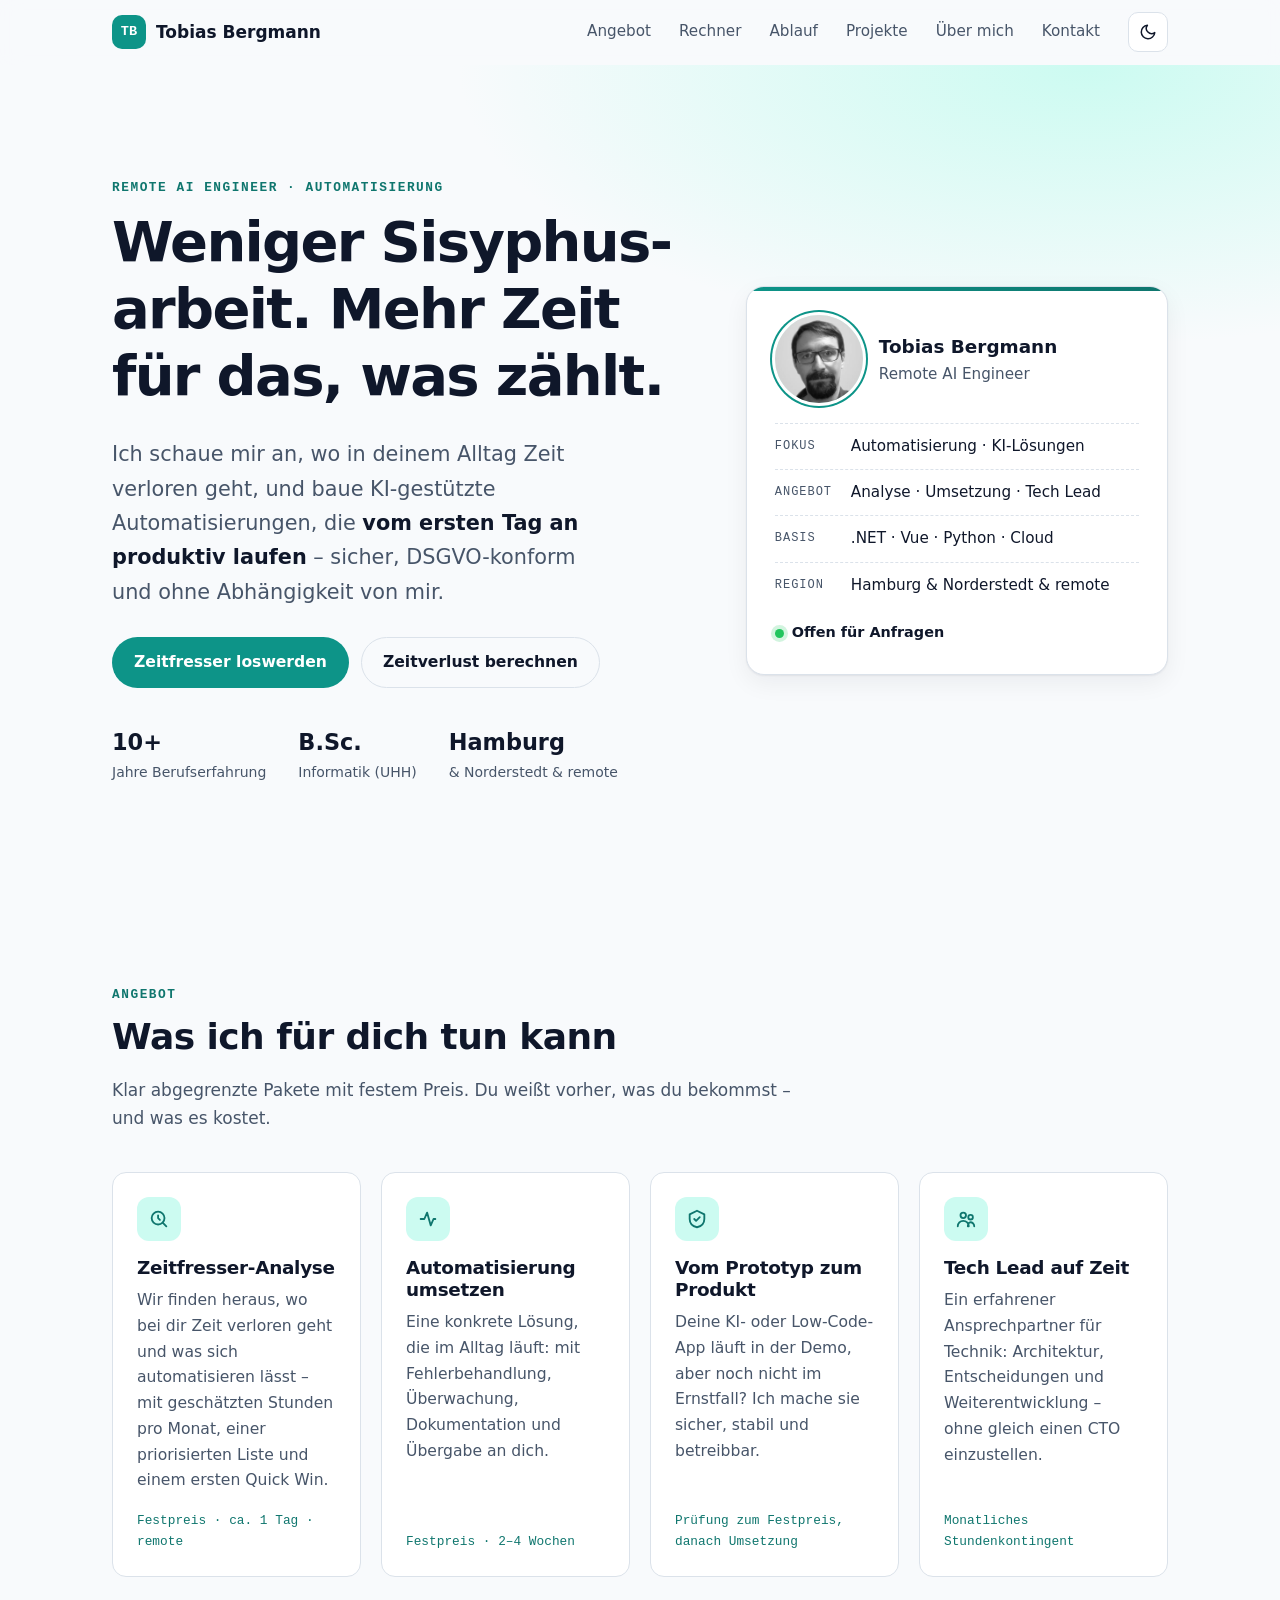
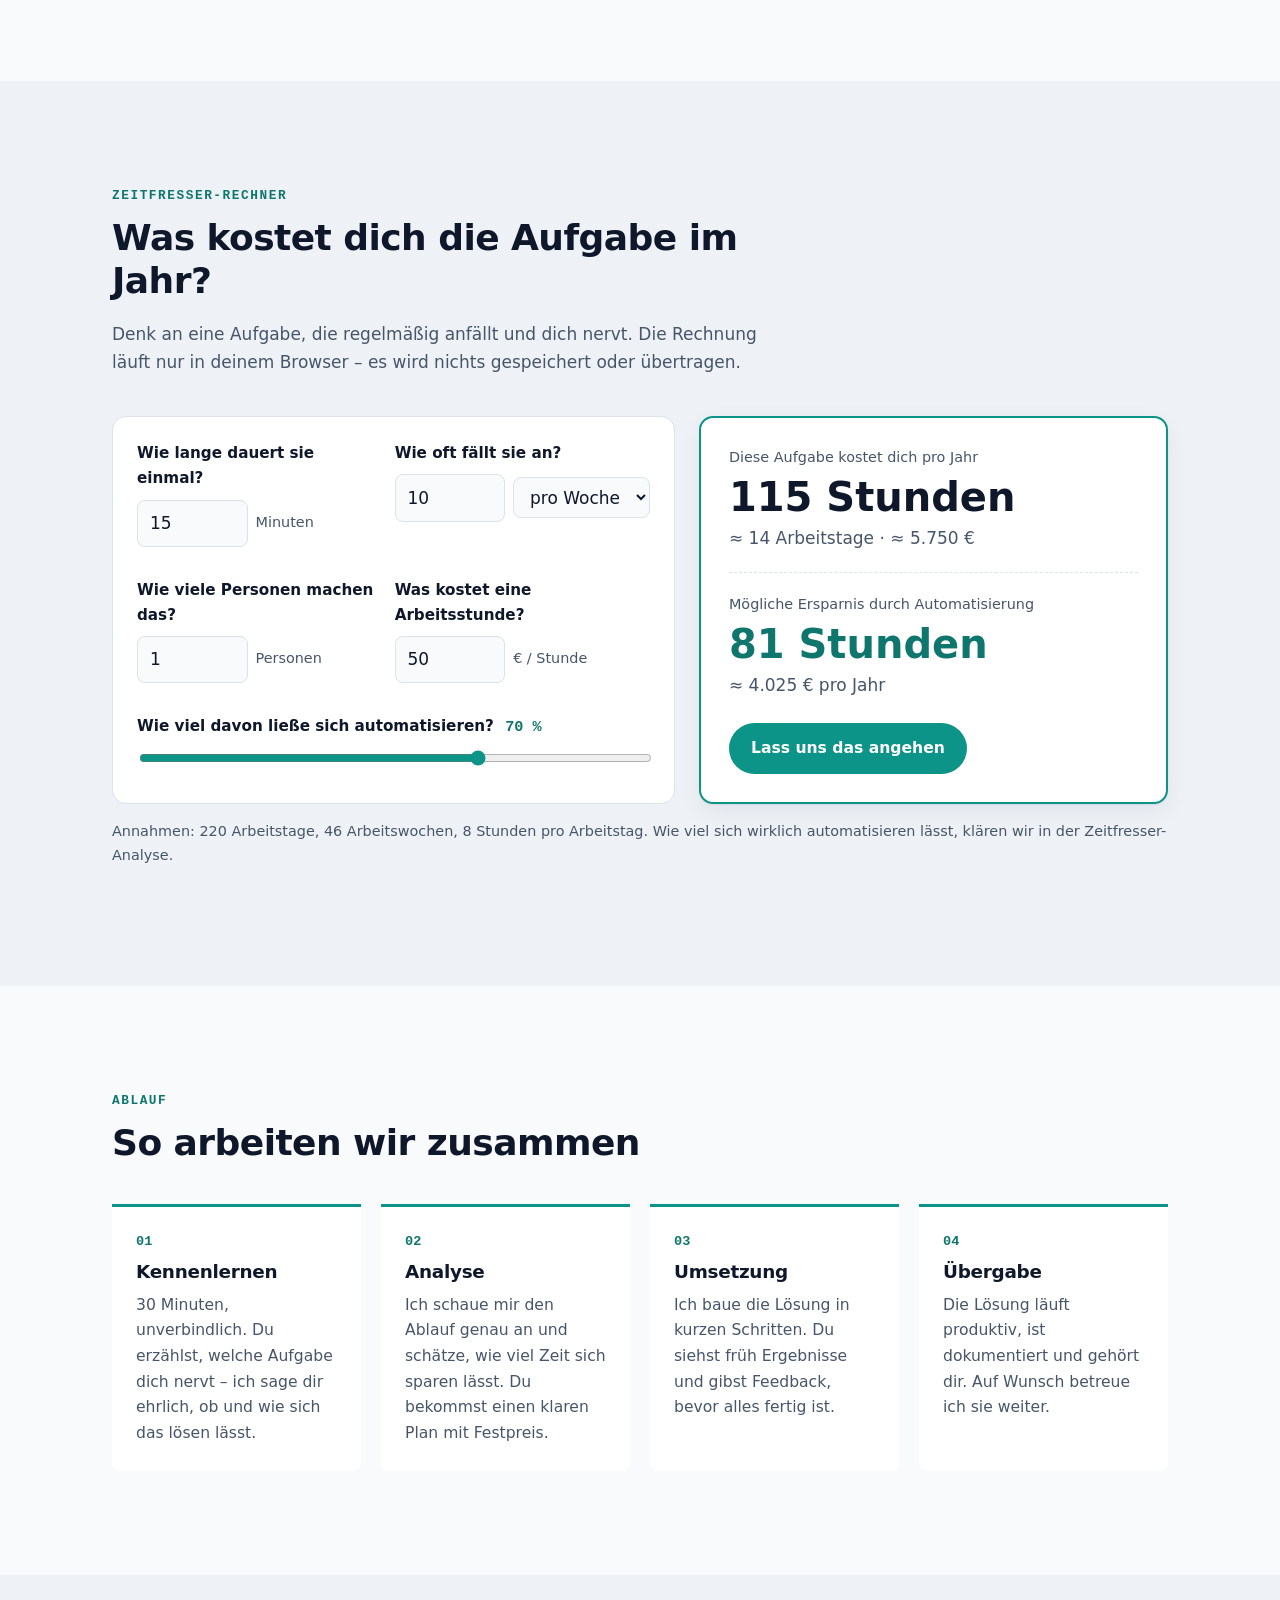
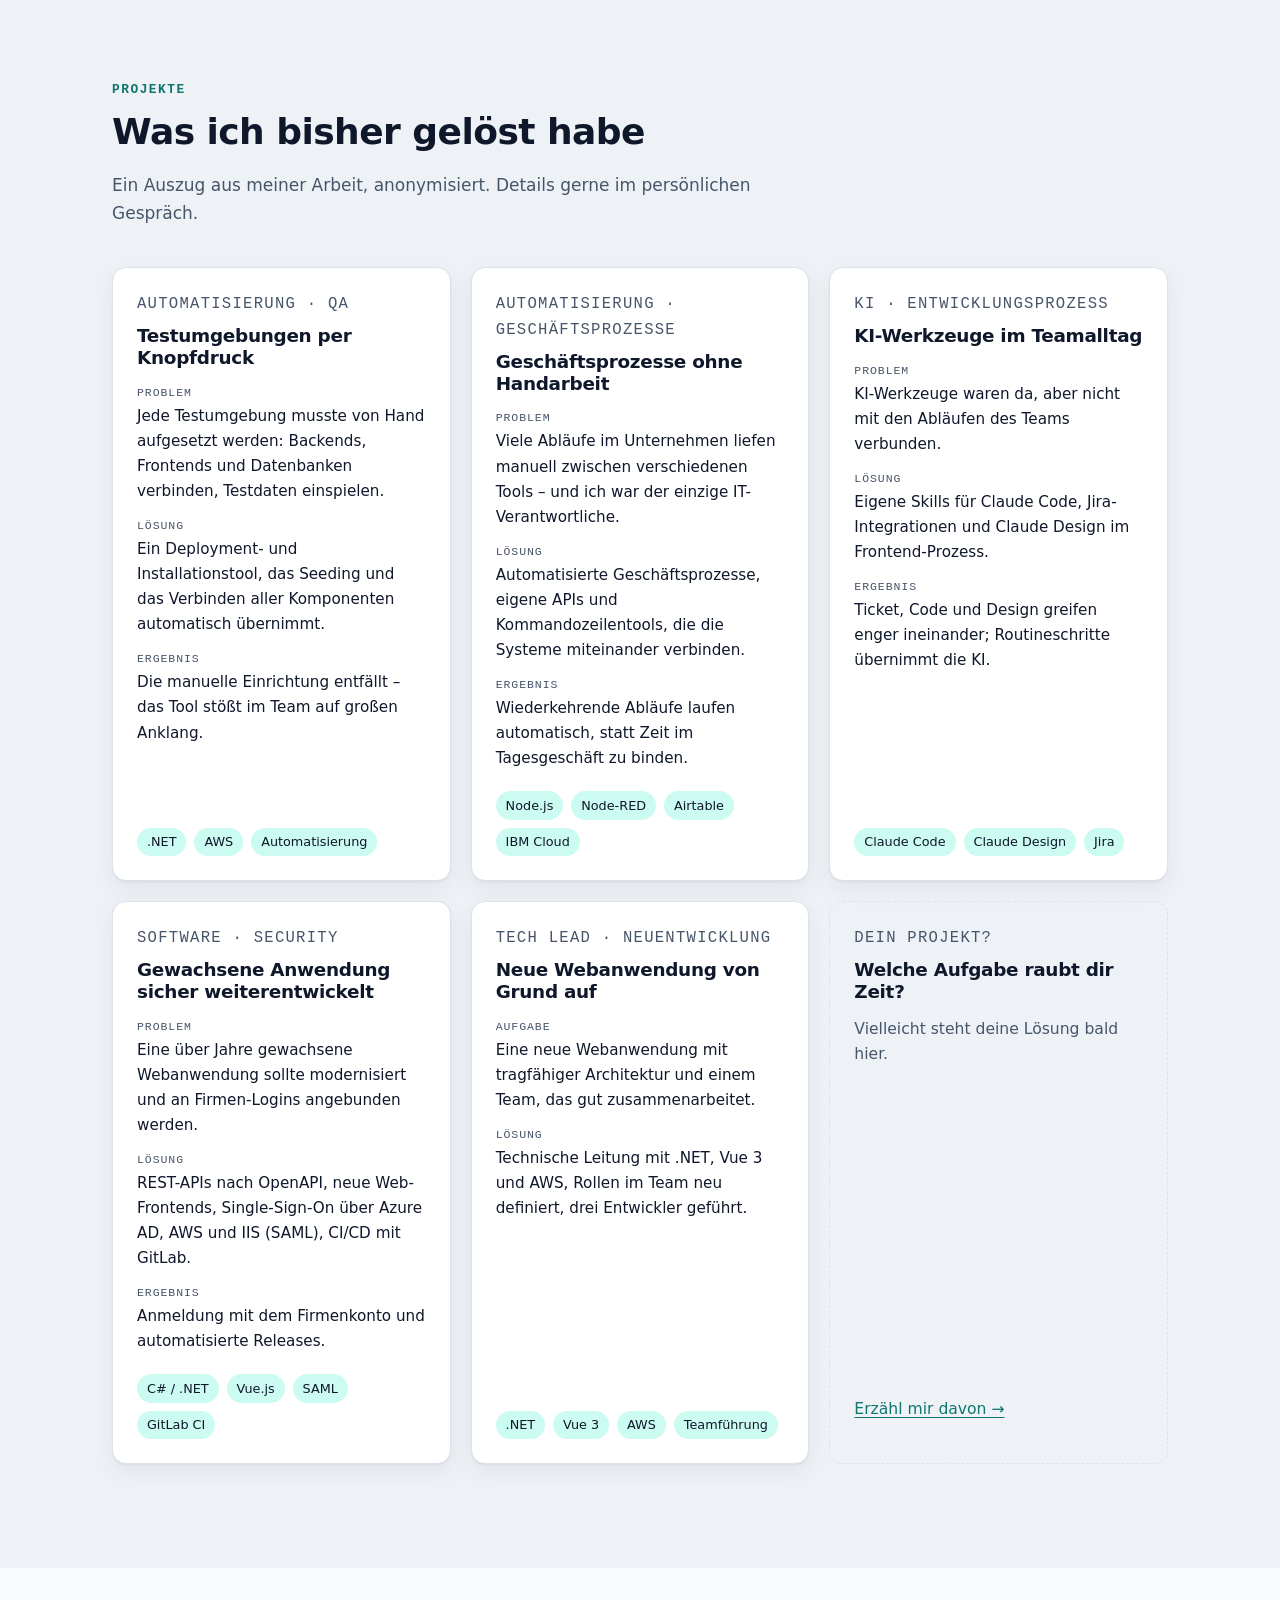
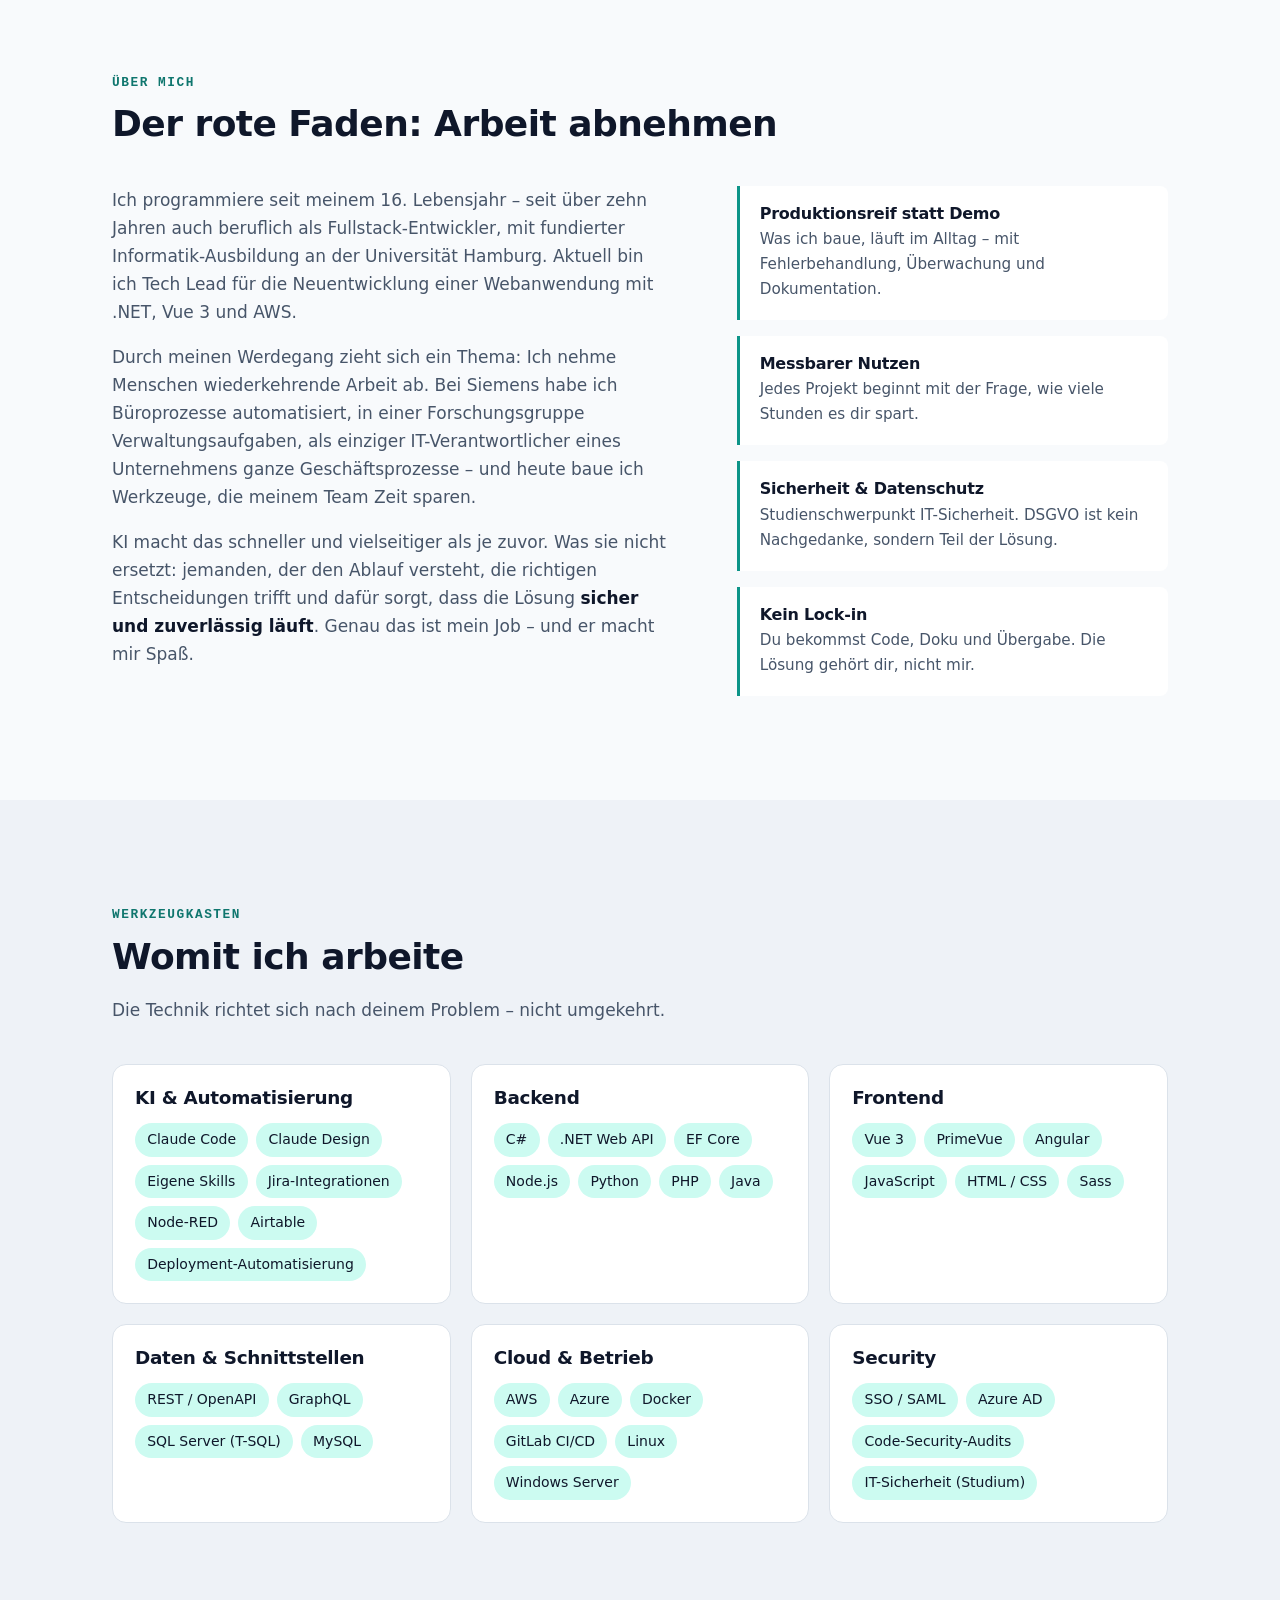
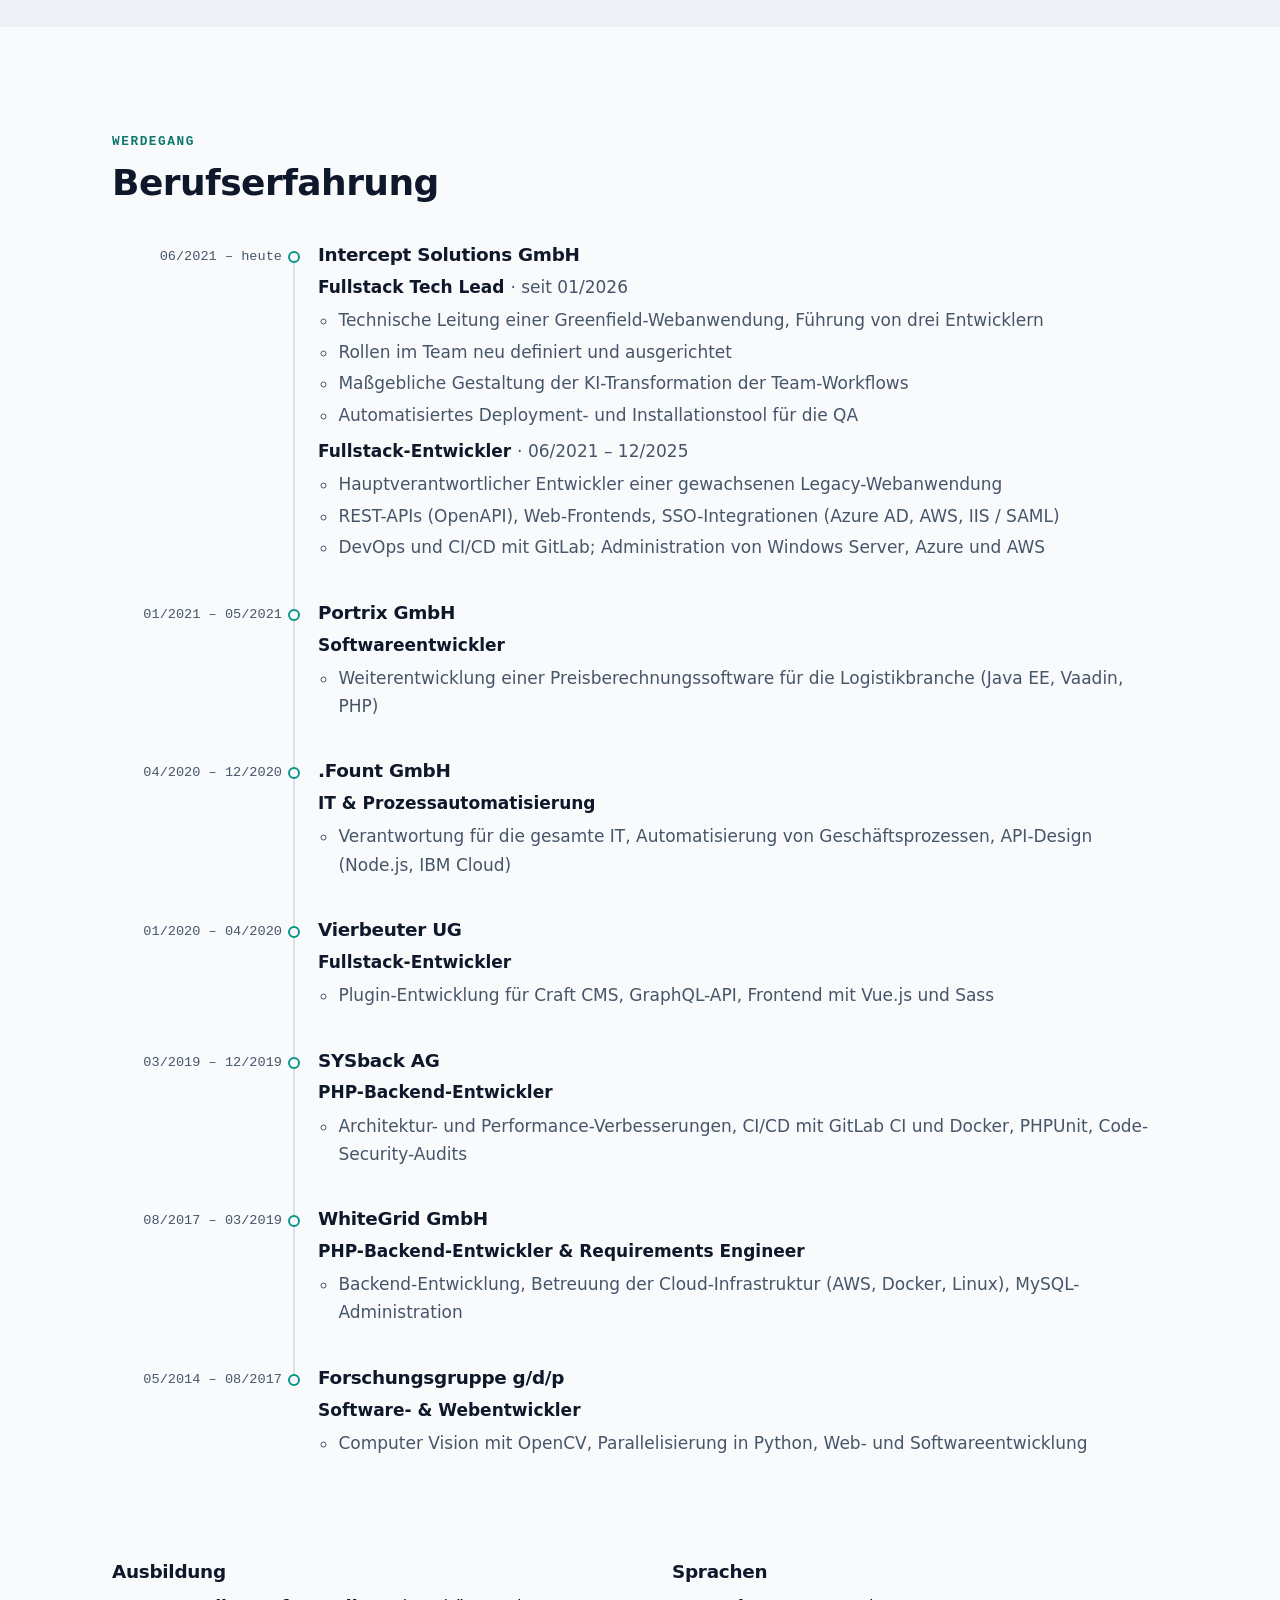
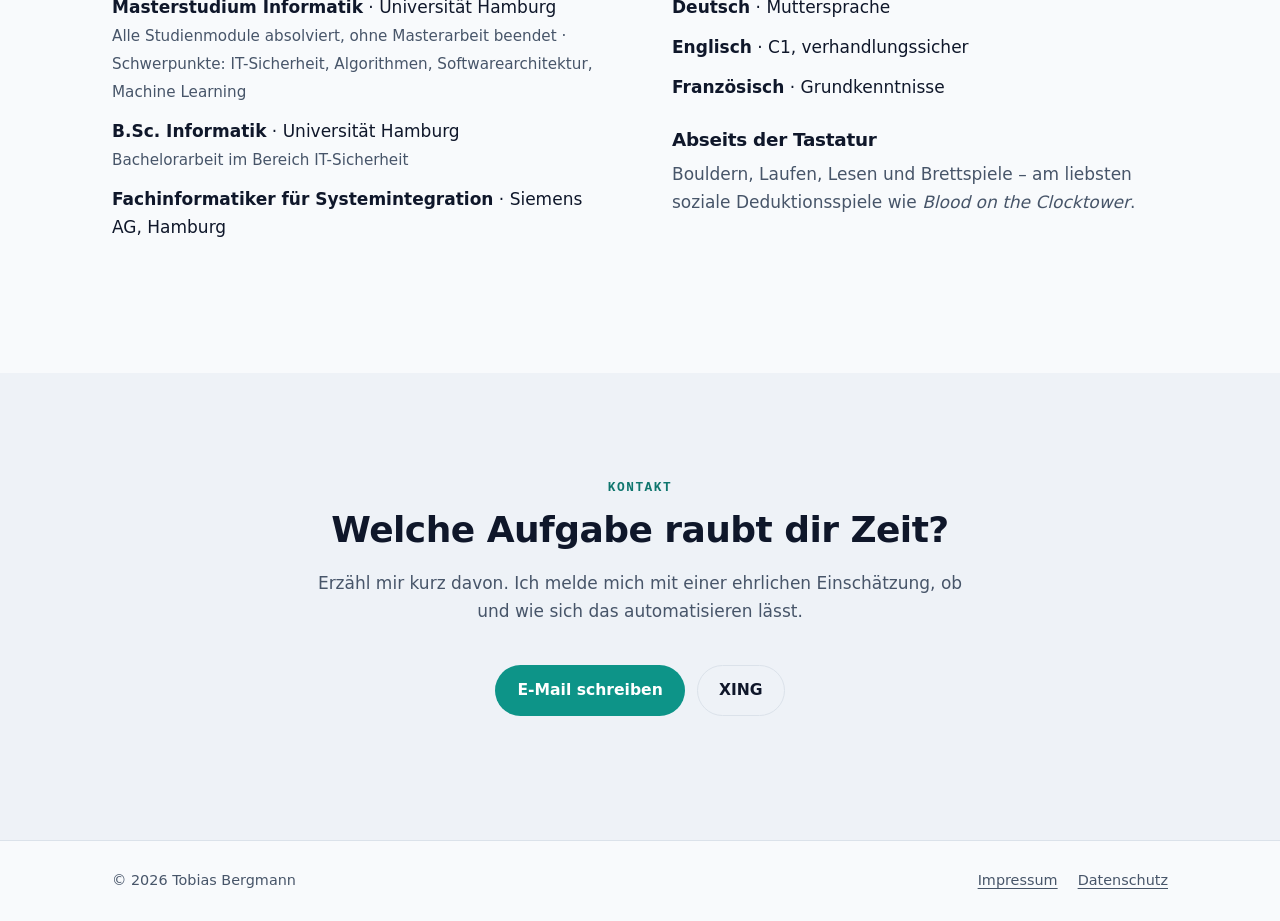
==== commit 2b1d510a: "Neue Positionierung: Remote AI Engineer für Automatisierung - Hero mit Nutzenversprechen statt Tech-" ====
--- a/index.html
+++ b/index.html
@@ -3,14 +3,14 @@
 <head>
   <meta charset="utf-8">
   <meta name="viewport" content="width=device-width, initial-scale=1">
-  <title>Tobias Bergmann – Fullstack Tech Lead · C# / .NET · Vue · Cloud</title>
-  <meta name="description" content="Tobias Bergmann – Fullstack-Entwickler und Tech Lead mit über zehn Jahren Erfahrung in C#/.NET, Vue, Cloud (AWS/Azure), SSO und CI/CD. Verfügbar für Projekte und Anfragen.">
+  <title>Tobias Bergmann – Remote AI Engineer · Automatisierung &amp; KI-Lösungen</title>
+  <meta name="description" content="Weniger Sisyphusarbeit, mehr Zeit: Tobias Bergmann baut KI-gestützte Automatisierungen und macht Prototypen produktionsreif – sicher, DSGVO-konform und remote aus Hamburg.">
   <meta name="author" content="Tobias Bergmann">
   <link rel="canonical" href="https://tobiasbergmann.dev/">
   <meta property="og:type" content="website">
   <meta property="og:url" content="https://tobiasbergmann.dev/">
-  <meta property="og:title" content="Tobias Bergmann – Fullstack Tech Lead">
-  <meta property="og:description" content="C# / .NET · Vue · Cloud · Saubere Architektur, Wartbarkeit und IT-Sicherheit.">
+  <meta property="og:title" content="Tobias Bergmann – Remote AI Engineer">
+  <meta property="og:description" content="Weniger Sisyphusarbeit. Mehr Zeit für das, was zählt. KI-gestützte Automatisierungen, die produktiv laufen.">
   <meta name="theme-color" content="#0f172a">
   <link rel="icon" href="assets/img/favicon.svg" type="image/svg+xml">
   <link rel="stylesheet" href="css/style.css">
@@ -38,11 +38,11 @@
           <span class="nav-toggle-bar" aria-hidden="true"></span>
         </button>
         <ul id="nav-list" class="nav-list">
-          <li><a href="#about">Profil</a></li>
-          <li><a href="#skills">Kompetenzen</a></li>
-          <li><a href="#services">Leistungen</a></li>
+          <li><a href="#services">Angebot</a></li>
+          <li><a href="#calculator">Rechner</a></li>
+          <li><a href="#process">Ablauf</a></li>
           <li><a href="#projects">Projekte</a></li>
-          <li><a href="#experience">Werdegang</a></li>
+          <li><a href="#about">Über mich</a></li>
           <li><a href="#contact">Kontakt</a></li>
         </ul>
       </nav>
@@ -58,19 +58,19 @@
     <section class="hero" id="top">
       <div class="container hero-inner">
         <div class="hero-text">
-          <p class="eyebrow">Fullstack Tech Lead · Freelancer</p>
-          <h1>Tobias Bergmann</h1>
+          <p class="eyebrow">Remote AI Engineer · Automatisierung</p>
+          <h1>Weniger Sisyphus&shy;arbeit. Mehr Zeit für das, was zählt.</h1>
           <p class="hero-lead">
-            Ich baue wartbare Webanwendungen mit <strong>C#&nbsp;/&nbsp;.NET</strong>, <strong>Vue</strong>
-            und <strong>Cloud</strong> – mit Fokus auf saubere Architektur, IT-Sicherheit
-            und Teams, die KI-gestützt effizient arbeiten.
+            Ich schaue mir an, wo in deinem Alltag Zeit verloren geht, und baue KI-gestützte
+            Automatisierungen, die <strong>vom ersten Tag an produktiv laufen</strong> – sicher,
+            DSGVO-konform und ohne Abhängigkeit von mir.
           </p>
           <div class="hero-actions">
-            <a class="btn btn-primary" href="#contact">Projekt anfragen</a>
-            <a class="btn btn-ghost" href="#projects">Referenzen ansehen</a>
+            <a class="btn btn-primary" href="#contact">Zeitfresser loswerden</a>
+            <a class="btn btn-ghost" href="#calculator">Zeitverlust berechnen</a>
           </div>
           <ul class="hero-facts" aria-label="Kurzfakten">
-            <li><span class="fact-value">10+</span><span class="fact-label">Jahre Erfahrung</span></li>
+            <li><span class="fact-value">10+</span><span class="fact-label">Jahre Berufserfahrung</span></li>
             <li><span class="fact-value">B.Sc.</span><span class="fact-label">Informatik (UHH)</span></li>
             <li><span class="fact-value">Hamburg</span><span class="fact-label">&amp; Norderstedt &amp; remote</span></li>
           </ul>
@@ -83,76 +83,324 @@
             </div>
             <div>
               <p class="card-name">Tobias Bergmann</p>
-              <p class="card-role">Fullstack Tech Lead</p>
+              <p class="card-role">Remote AI Engineer</p>
             </div>
           </div>
           <dl class="card-meta">
-            <div><dt>Stack</dt><dd>C# · .NET · Vue 3 · SQL Server</dd></div>
-            <div><dt>Cloud</dt><dd>AWS · Azure · Docker · GitLab CI</dd></div>
-            <div><dt>Fokus</dt><dd>Architektur · Security · KI-Workflows</dd></div>
+            <div><dt>Fokus</dt><dd>Automatisierung · KI-Lösungen</dd></div>
+            <div><dt>Angebot</dt><dd>Analyse · Umsetzung · Tech Lead</dd></div>
+            <div><dt>Basis</dt><dd>.NET · Vue · Python · Cloud</dd></div>
             <div><dt>Region</dt><dd>Hamburg &amp; Norderstedt &amp; remote</dd></div>
           </dl>
           <p class="card-status">
             <span class="status-dot" aria-hidden="true"></span>
-            <!-- Platzhalter: Verfügbarkeit anpassen -->
             Offen für Anfragen
           </p>
         </aside>
       </div>
     </section>
 
-    <!-- Profil -->
+    <!-- Angebot -->
+    <section class="section" id="services">
+      <div class="container">
+        <header class="section-header">
+          <p class="eyebrow">Angebot</p>
+          <h2>Was ich für dich tun kann</h2>
+          <p class="section-intro">
+            Klar abgegrenzte Pakete mit festem Preis. Du weißt vorher, was du bekommst – und was es kostet.
+          </p>
+        </header>
+        <div class="services-grid">
+          <article class="service">
+            <span class="service-icon" aria-hidden="true">
+              <svg viewBox="0 0 24 24"><circle cx="11" cy="11" r="7"/><path d="M20 20l-4-4M11 8v3l2 2"/></svg>
+            </span>
+            <h3>Zeitfresser-Analyse</h3>
+            <p>Wir finden heraus, wo bei dir Zeit verloren geht und was sich automatisieren lässt – mit geschätzten Stunden pro Monat, einer priorisierten Liste und einem ersten Quick Win.</p>
+            <p class="service-meta">Festpreis · ca. 1 Tag · remote</p>
+          </article>
+          <article class="service">
+            <span class="service-icon" aria-hidden="true">
+              <svg viewBox="0 0 24 24"><path d="M4 12h4l3-7 4 14 3-7h2"/></svg>
+            </span>
+            <h3>Automatisierung umsetzen</h3>
+            <p>Eine konkrete Lösung, die im Alltag läuft: mit Fehlerbehandlung, Überwachung, Dokumentation und Übergabe an dich.</p>
+            <p class="service-meta">Festpreis · 2–4 Wochen</p>
+          </article>
+          <article class="service">
+            <span class="service-icon" aria-hidden="true">
+              <svg viewBox="0 0 24 24"><path d="M12 3l8 4v5c0 5-3.5 8-8 9-4.5-1-8-4-8-9V7l8-4z"/><path d="M9 12l2 2 4-4"/></svg>
+            </span>
+            <h3>Vom Prototyp zum Produkt</h3>
+            <p>Deine KI- oder Low-Code-App läuft in der Demo, aber noch nicht im Ernstfall? Ich mache sie sicher, stabil und betreibbar.</p>
+            <p class="service-meta">Prüfung zum Festpreis, danach Umsetzung</p>
+          </article>
+          <article class="service">
+            <span class="service-icon" aria-hidden="true">
+              <svg viewBox="0 0 24 24"><circle cx="9" cy="8" r="3"/><circle cx="17" cy="10" r="2.5"/><path d="M3 20c0-3.3 2.7-6 6-6s6 2.7 6 6M14 20c0-2.5 1.5-4.5 3-4.5s4 1.5 4 4.5"/></svg>
+            </span>
+            <h3>Tech Lead auf Zeit</h3>
+            <p>Ein erfahrener Ansprechpartner für Technik: Architektur, Entscheidungen und Weiterentwicklung – ohne gleich einen CTO einzustellen.</p>
+            <p class="service-meta">Monatliches Stundenkontingent</p>
+          </article>
+        </div>
+      </div>
+    </section>
+
+    <!-- Zeitfresser-Rechner -->
+    <section class="section section-alt" id="calculator">
+      <div class="container">
+        <header class="section-header">
+          <p class="eyebrow">Zeitfresser-Rechner</p>
+          <h2>Was kostet dich die Aufgabe im Jahr?</h2>
+          <p class="section-intro">
+            Denk an eine Aufgabe, die regelmäßig anfällt und dich nervt. Die Rechnung läuft nur in deinem
+            Browser – es wird nichts gespeichert oder übertragen.
+          </p>
+        </header>
+
+        <div class="calc">
+          <form class="calc-form" id="calc-form" novalidate>
+            <div class="field">
+              <label for="calc-minutes">Wie lange dauert sie einmal?</label>
+              <div class="input-unit">
+                <input id="calc-minutes" name="minutes" type="number" inputmode="decimal" min="0" step="1" value="15">
+                <span>Minuten</span>
+              </div>
+            </div>
+            <div class="field">
+              <label for="calc-count">Wie oft fällt sie an?</label>
+              <div class="input-unit">
+                <input id="calc-count" name="count" type="number" inputmode="decimal" min="0" step="1" value="10">
+                <select id="calc-period" name="period" aria-label="Zeitraum">
+                  <option value="220">pro Tag</option>
+                  <option value="46" selected>pro Woche</option>
+                  <option value="12">pro Monat</option>
+                </select>
+              </div>
+            </div>
+            <div class="field">
+              <label for="calc-people">Wie viele Personen machen das?</label>
+              <div class="input-unit">
+                <input id="calc-people" name="people" type="number" inputmode="numeric" min="1" step="1" value="1">
+                <span>Personen</span>
+              </div>
+            </div>
+            <div class="field">
+              <label for="calc-rate">Was kostet eine Arbeitsstunde?</label>
+              <div class="input-unit">
+                <input id="calc-rate" name="rate" type="number" inputmode="decimal" min="0" step="5" value="50">
+                <span>€ / Stunde</span>
+              </div>
+            </div>
+            <div class="field field-wide">
+              <label for="calc-share">Wie viel davon ließe sich automatisieren? <output id="calc-share-out" for="calc-share">70&nbsp;%</output></label>
+              <input id="calc-share" name="share" type="range" min="10" max="100" step="5" value="70">
+            </div>
+          </form>
+
+          <div class="calc-result" aria-live="polite">
+            <p class="calc-label">Diese Aufgabe kostet dich pro Jahr</p>
+            <p class="calc-big"><span id="calc-hours">–</span> Stunden</p>
+            <p class="calc-sub">≈ <span id="calc-days">–</span> Arbeitstage · ≈ <span id="calc-cost">–</span></p>
+            <hr>
+            <p class="calc-label">Mögliche Ersparnis durch Automatisierung</p>
+            <p class="calc-big calc-accent"><span id="calc-saved-hours">–</span> Stunden</p>
+            <p class="calc-sub">≈ <span id="calc-saved-cost">–</span> pro Jahr</p>
+            <a class="btn btn-primary" href="#contact">Lass uns das angehen</a>
+          </div>
+        </div>
+        <p class="muted small calc-note">
+          Annahmen: 220 Arbeitstage, 46 Arbeitswochen, 8 Stunden pro Arbeitstag. Wie viel sich wirklich
+          automatisieren lässt, klären wir in der Zeitfresser-Analyse.
+        </p>
+        <noscript><p class="muted small">Der Rechner benötigt JavaScript.</p></noscript>
+      </div>
+    </section>
+
+    <!-- Ablauf -->
+    <section class="section" id="process">
+      <div class="container">
+        <header class="section-header">
+          <p class="eyebrow">Ablauf</p>
+          <h2>So arbeiten wir zusammen</h2>
+        </header>
+        <ol class="steps">
+          <li class="step">
+            <h3>Kennenlernen</h3>
+            <p>30 Minuten, unverbindlich. Du erzählst, welche Aufgabe dich nervt – ich sage dir ehrlich, ob und wie sich das lösen lässt.</p>
+          </li>
+          <li class="step">
+            <h3>Analyse</h3>
+            <p>Ich schaue mir den Ablauf genau an und schätze, wie viel Zeit sich sparen lässt. Du bekommst einen klaren Plan mit Festpreis.</p>
+          </li>
+          <li class="step">
+            <h3>Umsetzung</h3>
+            <p>Ich baue die Lösung in kurzen Schritten. Du siehst früh Ergebnisse und gibst Feedback, bevor alles fertig ist.</p>
+          </li>
+          <li class="step">
+            <h3>Übergabe</h3>
+            <p>Die Lösung läuft produktiv, ist dokumentiert und gehört dir. Auf Wunsch betreue ich sie weiter.</p>
+          </li>
+        </ol>
+      </div>
+    </section>
+
+    <!-- Projekte -->
+    <section class="section section-alt" id="projects">
+      <div class="container">
+        <header class="section-header">
+          <p class="eyebrow">Projekte</p>
+          <h2>Was ich bisher gelöst habe</h2>
+          <p class="section-intro">
+            Ein Auszug aus meiner Arbeit, anonymisiert. Details gerne im persönlichen Gespräch.
+          </p>
+        </header>
+
+        <div class="projects-grid">
+          <article class="project">
+            <div class="project-head">
+              <p class="project-kicker">Automatisierung · QA</p>
+              <h3>Testumgebungen per Knopfdruck</h3>
+            </div>
+            <dl class="story">
+              <div><dt>Problem</dt><dd>Jede Testumgebung musste von Hand aufgesetzt werden: Backends, Frontends und Datenbanken verbinden, Testdaten einspielen.</dd></div>
+              <div><dt>Lösung</dt><dd>Ein Deployment- und Installationstool, das Seeding und das Verbinden aller Komponenten automatisch übernimmt.</dd></div>
+              <div><dt>Ergebnis</dt><dd>Die manuelle Einrichtung entfällt – das Tool stößt im Team auf großen Anklang.</dd></div>
+            </dl>
+            <ul class="tags tags-sm"><li>.NET</li><li>AWS</li><li>Automatisierung</li></ul>
+          </article>
+
+          <article class="project">
+            <div class="project-head">
+              <p class="project-kicker">Automatisierung · Geschäftsprozesse</p>
+              <h3>Geschäftsprozesse ohne Handarbeit</h3>
+            </div>
+            <dl class="story">
+              <div><dt>Problem</dt><dd>Viele Abläufe im Unternehmen liefen manuell zwischen verschiedenen Tools – und ich war der einzige IT-Verantwortliche.</dd></div>
+              <div><dt>Lösung</dt><dd>Automatisierte Geschäftsprozesse, eigene APIs und Kommandozeilentools, die die Systeme miteinander verbinden.</dd></div>
+              <div><dt>Ergebnis</dt><dd>Wiederkehrende Abläufe laufen automatisch, statt Zeit im Tagesgeschäft zu binden.</dd></div>
+            </dl>
+            <ul class="tags tags-sm"><li>Node.js</li><li>Node-RED</li><li>Airtable</li><li>IBM Cloud</li></ul>
+          </article>
+
+          <article class="project">
+            <div class="project-head">
+              <p class="project-kicker">KI · Entwicklungsprozess</p>
+              <h3>KI-Werkzeuge im Teamalltag</h3>
+            </div>
+            <dl class="story">
+              <div><dt>Problem</dt><dd>KI-Werkzeuge waren da, aber nicht mit den Abläufen des Teams verbunden.</dd></div>
+              <div><dt>Lösung</dt><dd>Eigene Skills für Claude Code, Jira-Integrationen und Claude Design im Frontend-Prozess.</dd></div>
+              <div><dt>Ergebnis</dt><dd>Ticket, Code und Design greifen enger ineinander; Routineschritte übernimmt die KI.</dd></div>
+            </dl>
+            <ul class="tags tags-sm"><li>Claude Code</li><li>Claude Design</li><li>Jira</li></ul>
+          </article>
+
+          <article class="project">
+            <div class="project-head">
+              <p class="project-kicker">Software · Security</p>
+              <h3>Gewachsene Anwendung sicher weiterentwickelt</h3>
+            </div>
+            <dl class="story">
+              <div><dt>Problem</dt><dd>Eine über Jahre gewachsene Webanwendung sollte modernisiert und an Firmen-Logins angebunden werden.</dd></div>
+              <div><dt>Lösung</dt><dd>REST-APIs nach OpenAPI, neue Web-Frontends, Single-Sign-On über Azure AD, AWS und IIS (SAML), CI/CD mit GitLab.</dd></div>
+              <div><dt>Ergebnis</dt><dd>Anmeldung mit dem Firmenkonto und automatisierte Releases.</dd></div>
+            </dl>
+            <ul class="tags tags-sm"><li>C# / .NET</li><li>Vue.js</li><li>SAML</li><li>GitLab CI</li></ul>
+          </article>
+
+          <article class="project">
+            <div class="project-head">
+              <p class="project-kicker">Tech Lead · Neuentwicklung</p>
+              <h3>Neue Webanwendung von Grund auf</h3>
+            </div>
+            <dl class="story">
+              <div><dt>Aufgabe</dt><dd>Eine neue Webanwendung mit tragfähiger Architektur und einem Team, das gut zusammenarbeitet.</dd></div>
+              <div><dt>Lösung</dt><dd>Technische Leitung mit .NET, Vue&nbsp;3 und AWS, Rollen im Team neu definiert, drei Entwickler geführt.</dd></div>
+            </dl>
+            <ul class="tags tags-sm"><li>.NET</li><li>Vue 3</li><li>AWS</li><li>Teamführung</li></ul>
+          </article>
+
+          <article class="project project-placeholder">
+            <div class="project-head">
+              <p class="project-kicker">Dein Projekt?</p>
+              <h3>Welche Aufgabe raubt dir Zeit?</h3>
+            </div>
+            <p>Vielleicht steht deine Lösung bald hier.</p>
+            <p class="project-links"><a href="#contact">Erzähl mir davon →</a></p>
+          </article>
+        </div>
+      </div>
+    </section>
+
+    <!-- Über mich -->
     <section class="section" id="about">
       <div class="container">
         <header class="section-header">
-          <p class="eyebrow">Profil</p>
-          <h2>Über mich</h2>
+          <p class="eyebrow">Über mich</p>
+          <h2>Der rote Faden: Arbeit abnehmen</h2>
         </header>
         <div class="about-grid">
           <div class="prose">
             <p>
               Ich programmiere seit meinem 16. Lebensjahr – seit über zehn Jahren auch beruflich als
-              Fullstack-Entwickler, mit fundierter Informatik-Ausbildung an der Universität Hamburg. Aktuell verantworte ich als
-              Tech Lead die Neuentwicklung einer Webanwendung mit .NET, Vue&nbsp;3 und AWS, führe ein
-              kleines Entwicklerteam und treibe die Umstellung der Team-Workflows auf KI-gestützte
-              Entwicklung voran.
+              Fullstack-Entwickler, mit fundierter Informatik-Ausbildung an der Universität Hamburg.
+              Aktuell bin ich Tech Lead für die Neuentwicklung einer Webanwendung mit .NET, Vue&nbsp;3 und AWS.
             </p>
             <p>
-              Ich habe viel Erfahrung darin, gewachsene Legacy-Systeme behutsam weiterzuentwickeln,
-              Cloud-Infrastruktur aufzubauen, Single-Sign-On zu integrieren und CI/CD-Pipelines
-              aufzusetzen. Meine Leitmotive dabei: <em>saubere Architektur, Wartbarkeit und IT-Sicherheit</em>.
+              Durch meinen Werdegang zieht sich ein Thema: Ich nehme Menschen wiederkehrende Arbeit ab.
+              Bei Siemens habe ich Büroprozesse automatisiert, in einer Forschungsgruppe Verwaltungsaufgaben,
+              als einziger IT-Verantwortlicher eines Unternehmens ganze Geschäftsprozesse – und heute baue ich
+              Werkzeuge, die meinem Team Zeit sparen.
+            </p>
+            <p>
+              KI macht das schneller und vielseitiger als je zuvor. Was sie nicht ersetzt: jemanden, der den
+              Ablauf versteht, die richtigen Entscheidungen trifft und dafür sorgt, dass die Lösung
+              <em>sicher und zuverlässig läuft</em>. Genau das ist mein Job – und er macht mir Spaß.
             </p>
           </div>
           <ul class="values">
             <li>
-              <h3>Saubere Architektur</h3>
-              <p>Klare Schnittstellen, verständlicher Code, Entscheidungen, die auch in drei Jahren noch tragen.</p>
+              <h3>Produktionsreif statt Demo</h3>
+              <p>Was ich baue, läuft im Alltag – mit Fehlerbehandlung, Überwachung und Dokumentation.</p>
             </li>
             <li>
-              <h3>Sicherheit von Anfang an</h3>
-              <p>Studienschwerpunkt IT-Sicherheit, SSO/SAML-Integrationen und Code-Security-Audits.</p>
+              <h3>Messbarer Nutzen</h3>
+              <p>Jedes Projekt beginnt mit der Frage, wie viele Stunden es dir spart.</p>
             </li>
             <li>
-              <h3>KI-gestützte Teams</h3>
-              <p>Eigene Skills und Integrationen, damit KI-Werkzeuge und Team-Prozesse nahtlos ineinandergreifen.</p>
+              <h3>Sicherheit &amp; Datenschutz</h3>
+              <p>Studienschwerpunkt IT-Sicherheit. DSGVO ist kein Nachgedanke, sondern Teil der Lösung.</p>
+            </li>
+            <li>
+              <h3>Kein Lock-in</h3>
+              <p>Du bekommst Code, Doku und Übergabe. Die Lösung gehört dir, nicht mir.</p>
             </li>
           </ul>
         </div>
       </div>
     </section>
 
-    <!-- Kompetenzen -->
+    <!-- Werkzeugkasten -->
     <section class="section section-alt" id="skills">
       <div class="container">
         <header class="section-header">
-          <p class="eyebrow">Kompetenzen</p>
+          <p class="eyebrow">Werkzeugkasten</p>
           <h2>Womit ich arbeite</h2>
+          <p class="section-intro">Die Technik richtet sich nach deinem Problem – nicht umgekehrt.</p>
         </header>
         <div class="skills-grid">
+          <article class="skill-card">
+            <h3>KI &amp; Automatisierung</h3>
+            <ul class="tags">
+              <li>Claude Code</li><li>Claude Design</li><li>Eigene Skills</li><li>Jira-Integrationen</li><li>Node-RED</li><li>Airtable</li><li>Deployment-Automatisierung</li>
+            </ul>
+          </article>
           <article class="skill-card">
             <h3>Backend</h3>
             <ul class="tags">
-              <li>C#</li><li>.NET Web API</li><li>EF Core</li><li>PHP</li><li>Node.js</li><li>Java</li><li>Python</li>
+              <li>C#</li><li>.NET Web API</li><li>EF Core</li><li>Node.js</li><li>Python</li><li>PHP</li><li>Java</li>
             </ul>
           </article>
           <article class="skill-card">
@@ -162,15 +410,15 @@
             </ul>
           </article>
           <article class="skill-card">
-            <h3>Daten &amp; APIs</h3>
+            <h3>Daten &amp; Schnittstellen</h3>
             <ul class="tags">
-              <li>SQL Server (T-SQL)</li><li>MySQL</li><li>REST / OpenAPI</li><li>GraphQL</li>
+              <li>REST / OpenAPI</li><li>GraphQL</li><li>SQL Server (T-SQL)</li><li>MySQL</li>
             </ul>
           </article>
           <article class="skill-card">
-            <h3>Cloud &amp; DevOps</h3>
+            <h3>Cloud &amp; Betrieb</h3>
             <ul class="tags">
-              <li>AWS</li><li>Azure</li><li>GitLab CI/CD</li><li>Docker</li><li>Linux</li><li>Windows Server</li><li>IIS</li>
+              <li>AWS</li><li>Azure</li><li>Docker</li><li>GitLab CI/CD</li><li>Linux</li><li>Windows Server</li>
             </ul>
           </article>
           <article class="skill-card">
@@ -178,158 +426,6 @@
             <ul class="tags">
               <li>SSO / SAML</li><li>Azure AD</li><li>Code-Security-Audits</li><li>IT-Sicherheit (Studium)</li>
             </ul>
-          </article>
-          <article class="skill-card">
-            <h3>KI &amp; Prozesse</h3>
-            <ul class="tags">
-              <li>Claude Code</li><li>Claude Design</li><li>Eigene Skills</li><li>Jira-Integrationen</li><li>Deployment-Automatisierung</li>
-            </ul>
-          </article>
-          <article class="skill-card skill-card-wide">
-            <h3>Arbeitsweise</h3>
-            <ul class="tags">
-              <li>Teamführung</li><li>Rollendefinition</li><li>Testautomatisierung</li><li>Clean Code</li><li>Requirements Engineering</li>
-            </ul>
-          </article>
-        </div>
-      </div>
-    </section>
-
-    <!-- Leistungen -->
-    <section class="section" id="services">
-      <div class="container">
-        <header class="section-header">
-          <p class="eyebrow">Leistungen</p>
-          <h2>Wobei ich unterstützen kann</h2>
-        </header>
-        <div class="services-grid">
-          <article class="service">
-            <span class="service-icon" aria-hidden="true">
-              <svg viewBox="0 0 24 24"><path d="M4 7h16M4 12h16M4 17h10"/></svg>
-            </span>
-            <h3>Fullstack-Entwicklung</h3>
-            <p>Webanwendungen von der API bis zum Frontend – .NET Web API, EF Core, Vue&nbsp;3 und relationale Datenbanken.</p>
-          </article>
-          <article class="service">
-            <span class="service-icon" aria-hidden="true">
-              <svg viewBox="0 0 24 24"><path d="M12 3l8 4v5c0 5-3.5 8-8 9-4.5-1-8-4-8-9V7l8-4z"/></svg>
-            </span>
-            <h3>Legacy-Modernisierung</h3>
-            <p>Gewachsene Systeme stabilisieren, schrittweise modernisieren und wieder wartbar machen – ohne Big Bang.</p>
-          </article>
-          <article class="service">
-            <span class="service-icon" aria-hidden="true">
-              <svg viewBox="0 0 24 24"><path d="M7 18a4 4 0 0 1-.5-7.97A6 6 0 0 1 18 9a4.5 4.5 0 0 1-.5 9H7z"/></svg>
-            </span>
-            <h3>Cloud, CI/CD &amp; SSO</h3>
-            <p>AWS- und Azure-Infrastruktur, automatisierte Pipelines und Single-Sign-On-Integrationen (SAML, Azure AD).</p>
-          </article>
-          <article class="service">
-            <span class="service-icon" aria-hidden="true">
-              <svg viewBox="0 0 24 24"><circle cx="9" cy="8" r="3"/><circle cx="17" cy="10" r="2.5"/><path d="M3 20c0-3.3 2.7-6 6-6s6 2.7 6 6M14 20c0-2.5 1.5-4.5 3-4.5s4 1.5 4 4.5"/></svg>
-            </span>
-            <h3>Tech Lead &amp; KI-Workflows</h3>
-            <p>Technische Leitung, Rollen im Team schärfen und Entwicklungsprozesse sinnvoll mit KI-Werkzeugen verzahnen.</p>
-          </article>
-        </div>
-      </div>
-    </section>
-
-    <!-- Projekte / Showcase -->
-    <section class="section section-alt" id="projects">
-      <div class="container">
-        <header class="section-header">
-          <p class="eyebrow">Showcase</p>
-          <h2>Ausgewählte Projekte</h2>
-          <p class="section-intro">
-            Ein Auszug aus meiner Arbeit. Kundenprojekte sind anonymisiert – Details gerne im persönlichen Gespräch.
-          </p>
-        </header>
-
-        <div class="filter" role="group" aria-label="Projekte filtern">
-          <button type="button" class="filter-btn is-active" data-filter="all" aria-pressed="true">Alle</button>
-          <button type="button" class="filter-btn" data-filter="web" aria-pressed="false">Web</button>
-          <button type="button" class="filter-btn" data-filter="cloud" aria-pressed="false">Cloud &amp; DevOps</button>
-          <button type="button" class="filter-btn" data-filter="ai" aria-pressed="false">KI</button>
-          <button type="button" class="filter-btn" data-filter="research" aria-pressed="false">Forschung</button>
-        </div>
-
-        <div class="projects-grid">
-          <article class="project" data-tags="web cloud">
-            <div class="project-head">
-              <p class="project-kicker">Greenfield · Tech Lead</p>
-              <h3>Neuentwicklung einer Webanwendung</h3>
-            </div>
-            <p>
-              Technische Leitung einer neuen Webanwendung inklusive Architektur, Teamaufstellung
-              und Entwicklungsprozess. Führung von drei Entwicklern.
-            </p>
-            <ul class="tags tags-sm"><li>.NET Web API</li><li>EF Core</li><li>SQL Server</li><li>Vue 3</li><li>PrimeVue</li><li>AWS</li></ul>
-          </article>
-
-          <article class="project" data-tags="cloud">
-            <div class="project-head">
-              <p class="project-kicker">Tooling · QA</p>
-              <h3>Deployment- &amp; Installationstool</h3>
-            </div>
-            <p>
-              Automatisiertes Bereitstellen von Testumgebungen für die QA: Seeding sowie automatisches
-              Verbinden von Backends, Frontends und Datenbanken – mit großem Anklang im Team.
-            </p>
-            <ul class="tags tags-sm"><li>Automatisierung</li><li>.NET</li><li>AWS</li><li>QA</li></ul>
-          </article>
-
-          <article class="project" data-tags="ai">
-            <div class="project-head">
-              <p class="project-kicker">Prozesse · KI</p>
-              <h3>KI-Transformation im Entwicklerteam</h3>
-            </div>
-            <p>
-              Eigene Skills und Jira-Integrationen, damit KI-Werkzeuge und Team-Workflows nahtlos
-              ineinandergreifen; Integration von Claude Design in den Frontend-Prozess.
-            </p>
-            <ul class="tags tags-sm"><li>Claude Code</li><li>Claude Design</li><li>Jira</li><li>Workflow-Design</li></ul>
-          </article>
-
-          <article class="project" data-tags="web cloud">
-            <div class="project-head">
-              <p class="project-kicker">Legacy · Security</p>
-              <h3>Weiterentwicklung &amp; SSO für eine Legacy-Webanwendung</h3>
-            </div>
-            <p>
-              Hauptverantwortlicher Entwickler einer gewachsenen Webanwendung: REST-APIs nach OpenAPI,
-              Web-Frontends, SSO via Azure AD, AWS und IIS (SAML) sowie CI/CD mit GitLab.
-            </p>
-            <ul class="tags tags-sm"><li>C# / .NET</li><li>PHP</li><li>Vue.js</li><li>Angular</li><li>SAML</li><li>GitLab CI</li></ul>
-          </article>
-
-          <article class="project" data-tags="research">
-            <div class="project-head">
-              <p class="project-kicker">Forschung · Computer Vision</p>
-              <h3>Erfassung von Blickbewegungen</h3>
-            </div>
-            <p>
-              Erfassung und Auswertung von Blickbewegungen mit OpenCV sowie Parallelisierung
-              rechenintensiver Algorithmen in Python.
-            </p>
-            <ul class="tags tags-sm"><li>Python</li><li>OpenCV</li><li>Parallelisierung</li></ul>
-          </article>
-
-          <!-- Platzhalter für weitere Referenz-/Side-Projekte -->
-          <article class="project project-placeholder" data-tags="web">
-            <div class="project-head">
-              <p class="project-kicker">Demnächst</p>
-              <h3>Weitere Referenzen &amp; Side-Projects</h3>
-            </div>
-            <p>
-              Hier folgen weitere Projekte, Open-Source-Beiträge und Live-Demos.
-            </p>
-            <!-- Beispiel für Links:
-            <p class="project-links">
-              <a href="https://github.com/…">Code</a>
-              <a href="https://…">Live-Demo</a>
-            </p>
-            -->
           </article>
         </div>
       </div>
@@ -441,13 +537,14 @@
       <div class="container contact">
         <header class="section-header">
           <p class="eyebrow">Kontakt</p>
-          <h2>Lass uns sprechen</h2>
+          <h2>Welche Aufgabe raubt dir Zeit?</h2>
           <p class="section-intro">
-            Ob Freelance-Projekt, Festanstellung oder fachlicher Austausch – ich freue mich über deine Nachricht.
+            Erzähl mir kurz davon. Ich melde mich mit einer ehrlichen Einschätzung, ob und wie sich das
+            automatisieren lässt.
           </p>
         </header>
         <ul class="contact-links">
-          <li><a class="btn btn-primary" href="mailto:kontakt@tobiasbergmann.dev?subject=Anfrage%20%C3%BCber%20deine%20Website&body=Hallo%20Tobias%2C%0A%0Aich%20melde%20mich%20wegen%3A%0A%5B%20%5D%20Freelance-Projekt%0A%5B%20%5D%20Festanstellung%0A%5B%20%5D%20Fachlicher%20Austausch%0A%0AWorum%20geht%20es%3F%0A%0A%0AZeitraum%20/%20Umfang%3A%0A%0ATechnologien%3A%0A%0AViele%20Gr%C3%BC%C3%9Fe%0A">E-Mail schreiben</a></li>
+          <li><a class="btn btn-primary" href="mailto:kontakt@tobiasbergmann.dev?subject=Anfrage%20%C3%BCber%20tobiasbergmann.dev&body=Hallo%20Tobias%2C%0A%0Amich%20interessiert%3A%0A%5B%20%5D%20Zeitfresser-Analyse%0A%5B%20%5D%20Automatisierung%20umsetzen%0A%5B%20%5D%20Vom%20Prototyp%20zum%20Produkt%0A%5B%20%5D%20Tech%20Lead%20auf%20Zeit%0A%0ADiese%20Aufgabe%20kostet%20mich/uns%20Zeit%3A%0A%0A%0AWie%20oft%20und%20wie%20lange%20ungef%C3%A4hr%3A%0A%0AWelche%20Programme%20oder%20Tools%20sind%20beteiligt%3A%0A%0AViele%20Gr%C3%BC%C3%9Fe%0A">E-Mail schreiben</a></li>
           <li><a class="btn btn-ghost" href="https://www.xing.com/profile/Tobias_Bergmann63" target="_blank" rel="noopener noreferrer">XING <span class="sr-only">(öffnet in neuem Tab)</span></a></li>
         </ul>
       </div>
--- a/css/style.css
+++ b/css/style.css
@@ -98,7 +98,7 @@
   letter-spacing: -0.015em;
 }
 
-h1 { font-size: clamp(2.5rem, 6vw, 4rem); letter-spacing: -0.03em; }
+h1 { font-size: clamp(2.25rem, 5vw, 3.5rem); letter-spacing: -0.03em; hyphens: manual; }
 h2 { font-size: clamp(1.75rem, 3.5vw, 2.25rem); }
 h3, .h3 { font-size: 1.15rem; }
 
@@ -551,6 +551,8 @@
   gap: 20px;
 }
 .service {
+  display: flex;
+  flex-direction: column;
   padding: 24px;
   border: 1px solid var(--border);
   border-radius: var(--radius);
@@ -559,6 +561,13 @@
 }
 .service:hover { border-color: var(--accent); transform: translateY(-2px); }
 .service p { color: var(--text-muted); margin: 0; font-size: 0.975rem; }
+.service .service-meta {
+  margin-top: auto;
+  padding-top: 16px;
+  font-family: var(--font-mono);
+  font-size: 0.8rem;
+  color: var(--accent-strong);
+}
 
 .service-icon {
   display: grid;
@@ -581,29 +590,6 @@
 }
 
 /* Projekte */
-.filter {
-  display: flex;
-  flex-wrap: wrap;
-  gap: 8px;
-  margin-bottom: 28px;
-}
-.filter-btn {
-  font: inherit;
-  font-size: 0.9rem;
-  padding: 0.45em 1em;
-  border-radius: 999px;
-  border: 1px solid var(--border);
-  background: var(--surface);
-  color: var(--text-muted);
-  cursor: pointer;
-}
-.filter-btn:hover { color: var(--text); border-color: var(--accent); }
-.filter-btn.is-active {
-  background: var(--text);
-  border-color: var(--text);
-  color: var(--bg);
-}
-
 .projects-grid {
   display: grid;
   grid-template-columns: repeat(auto-fill, minmax(min(100%, 320px), 1fr));
@@ -619,7 +605,6 @@
   border-radius: var(--radius);
   box-shadow: var(--shadow);
 }
-.project[hidden] { display: none; }
 .project p { color: var(--text-muted); font-size: 0.975rem; }
 .project .tags { margin-top: auto; }
 
@@ -639,6 +624,114 @@
 }
 
 .project-links { display: flex; gap: 16px; margin-top: auto; }
+
+.story {
+  margin: 0 0 16px;
+  display: grid;
+  gap: 12px;
+}
+.story dt {
+  font-family: var(--font-mono);
+  font-size: 0.72rem;
+  text-transform: uppercase;
+  letter-spacing: 0.08em;
+  color: var(--text-muted);
+  margin-bottom: 2px;
+}
+.story dd { margin: 0; font-size: 0.95rem; }
+
+/* Zeitfresser-Rechner */
+.calc {
+  display: grid;
+  grid-template-columns: 1.2fr 1fr;
+  gap: 24px;
+  align-items: stretch;
+}
+.calc-form {
+  display: grid;
+  grid-template-columns: 1fr 1fr;
+  gap: 20px;
+  padding: 24px;
+  background: var(--surface);
+  border: 1px solid var(--border);
+  border-radius: var(--radius);
+}
+.field { display: grid; gap: 8px; align-content: start; }
+.field-wide { grid-column: 1 / -1; }
+.field label { font-weight: 600; font-size: 0.95rem; }
+.field output { font-family: var(--font-mono); color: var(--accent-strong); margin-left: 6px; }
+
+.input-unit {
+  display: flex;
+  align-items: center;
+  gap: 8px;
+}
+.input-unit span { color: var(--text-muted); font-size: 0.9rem; white-space: nowrap; }
+.calc input[type="number"],
+.calc select {
+  font: inherit;
+  color: var(--text);
+  background: var(--bg);
+  border: 1px solid var(--border);
+  border-radius: var(--radius-sm);
+  padding: 0.5em 0.7em;
+  min-width: 0;
+}
+.calc input[type="number"] { width: 6.5em; }
+.calc input[type="range"] { width: 100%; accent-color: var(--accent); }
+
+.calc-result {
+  display: flex;
+  flex-direction: column;
+  padding: 28px;
+  border-radius: var(--radius);
+  background: var(--surface);
+  border: 2px solid var(--accent);
+  box-shadow: var(--shadow);
+}
+.calc-result hr { border: 0; border-top: 1px dashed var(--border); margin: 20px 0; width: 100%; }
+.calc-label { margin: 0; font-size: 0.9rem; color: var(--text-muted); }
+.calc-big { margin: 4px 0 0; font-size: clamp(1.9rem, 4vw, 2.5rem); font-weight: 700; line-height: 1.15; }
+.calc-accent { color: var(--accent-strong); }
+.calc-sub { margin: 4px 0 0; color: var(--text-muted); }
+.calc-result .btn { margin-top: 24px; align-self: flex-start; }
+.calc-note { margin-top: 16px; }
+
+@media (max-width: 860px) {
+  .calc { grid-template-columns: 1fr; }
+}
+@media (max-width: 520px) {
+  .calc-form { grid-template-columns: 1fr; }
+}
+
+/* Ablauf */
+.steps {
+  list-style: none;
+  counter-reset: step;
+  padding: 0;
+  margin: 0;
+  display: grid;
+  grid-template-columns: repeat(auto-fit, minmax(min(100%, 230px), 1fr));
+  gap: 20px;
+}
+.step {
+  counter-increment: step;
+  position: relative;
+  padding: 24px;
+  border-top: 3px solid var(--accent);
+  background: var(--surface);
+  border-radius: 0 0 var(--radius-sm) var(--radius-sm);
+}
+.step::before {
+  content: counter(step, decimal-leading-zero);
+  display: block;
+  font-family: var(--font-mono);
+  font-size: 0.85rem;
+  font-weight: 700;
+  color: var(--accent-strong);
+  margin-bottom: 8px;
+}
+.step p { margin: 0; color: var(--text-muted); font-size: 0.975rem; }
 
 /* Werdegang */
 .timeline {
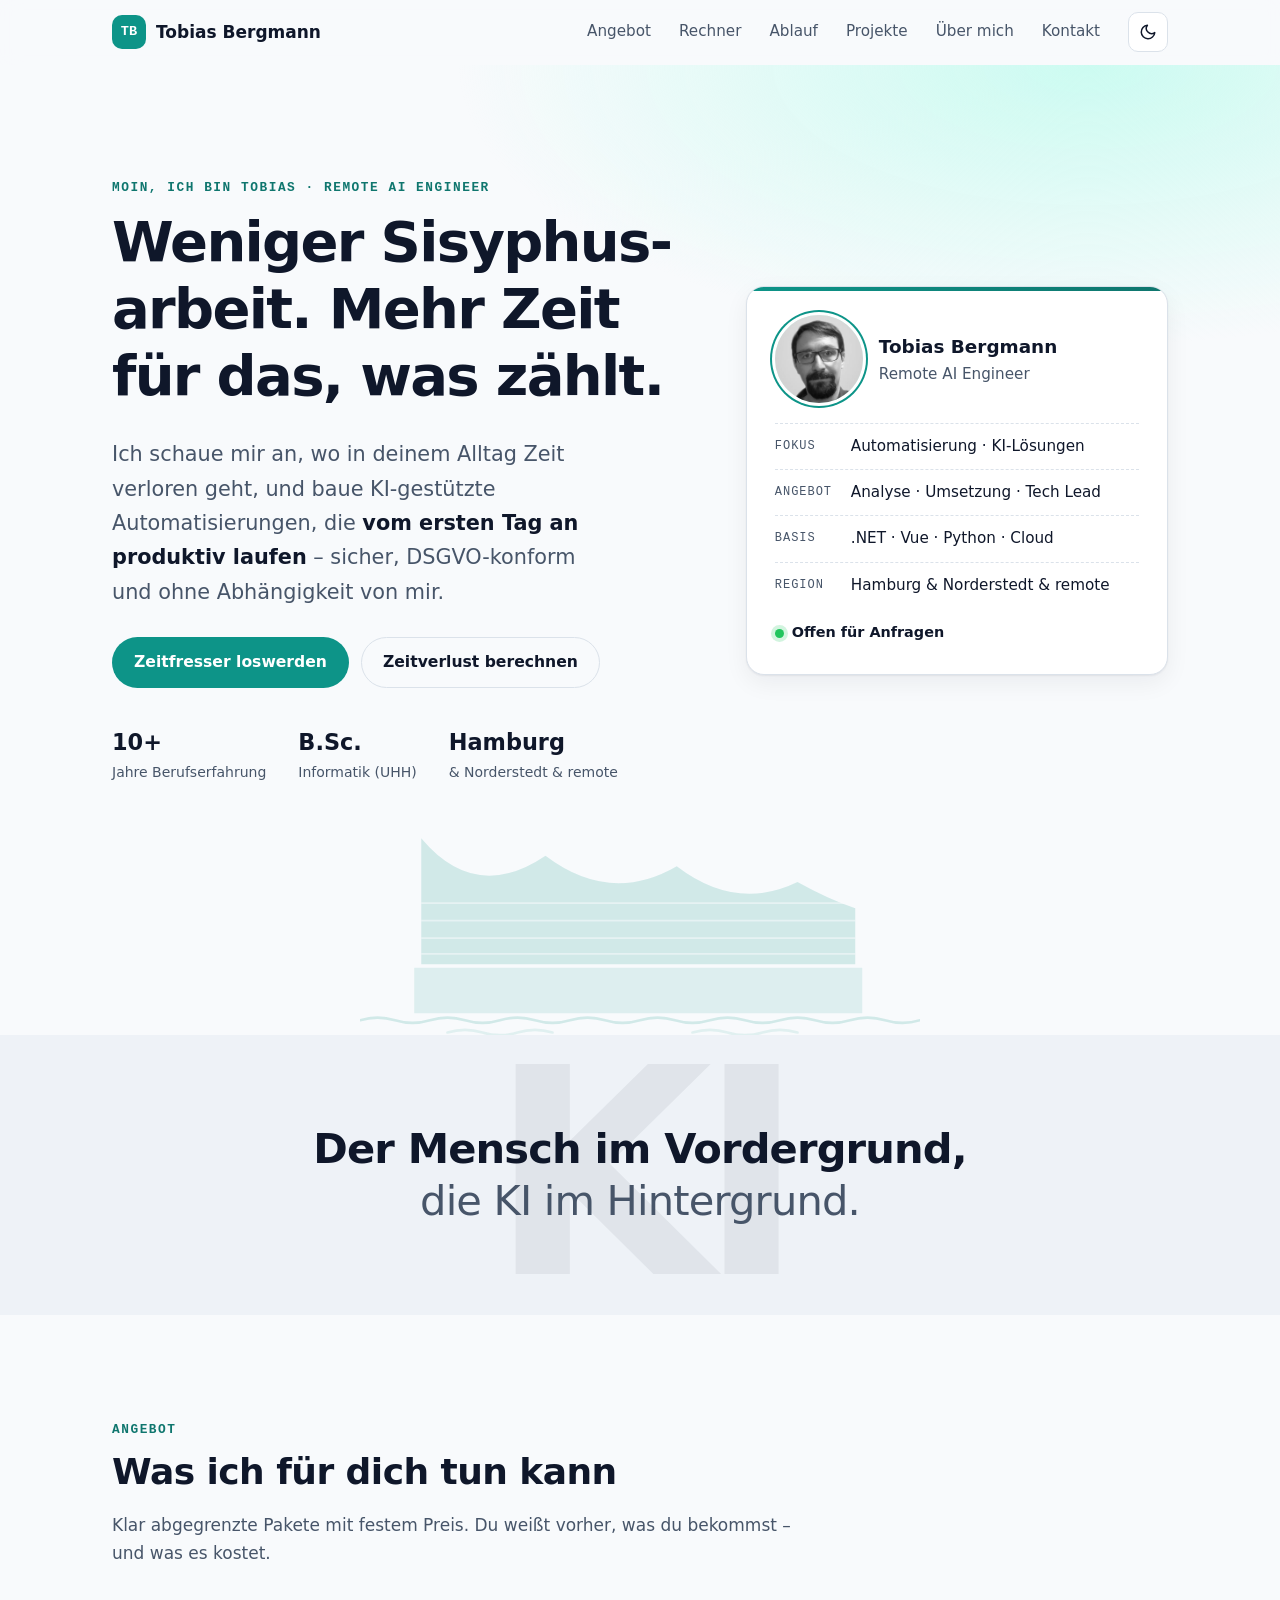
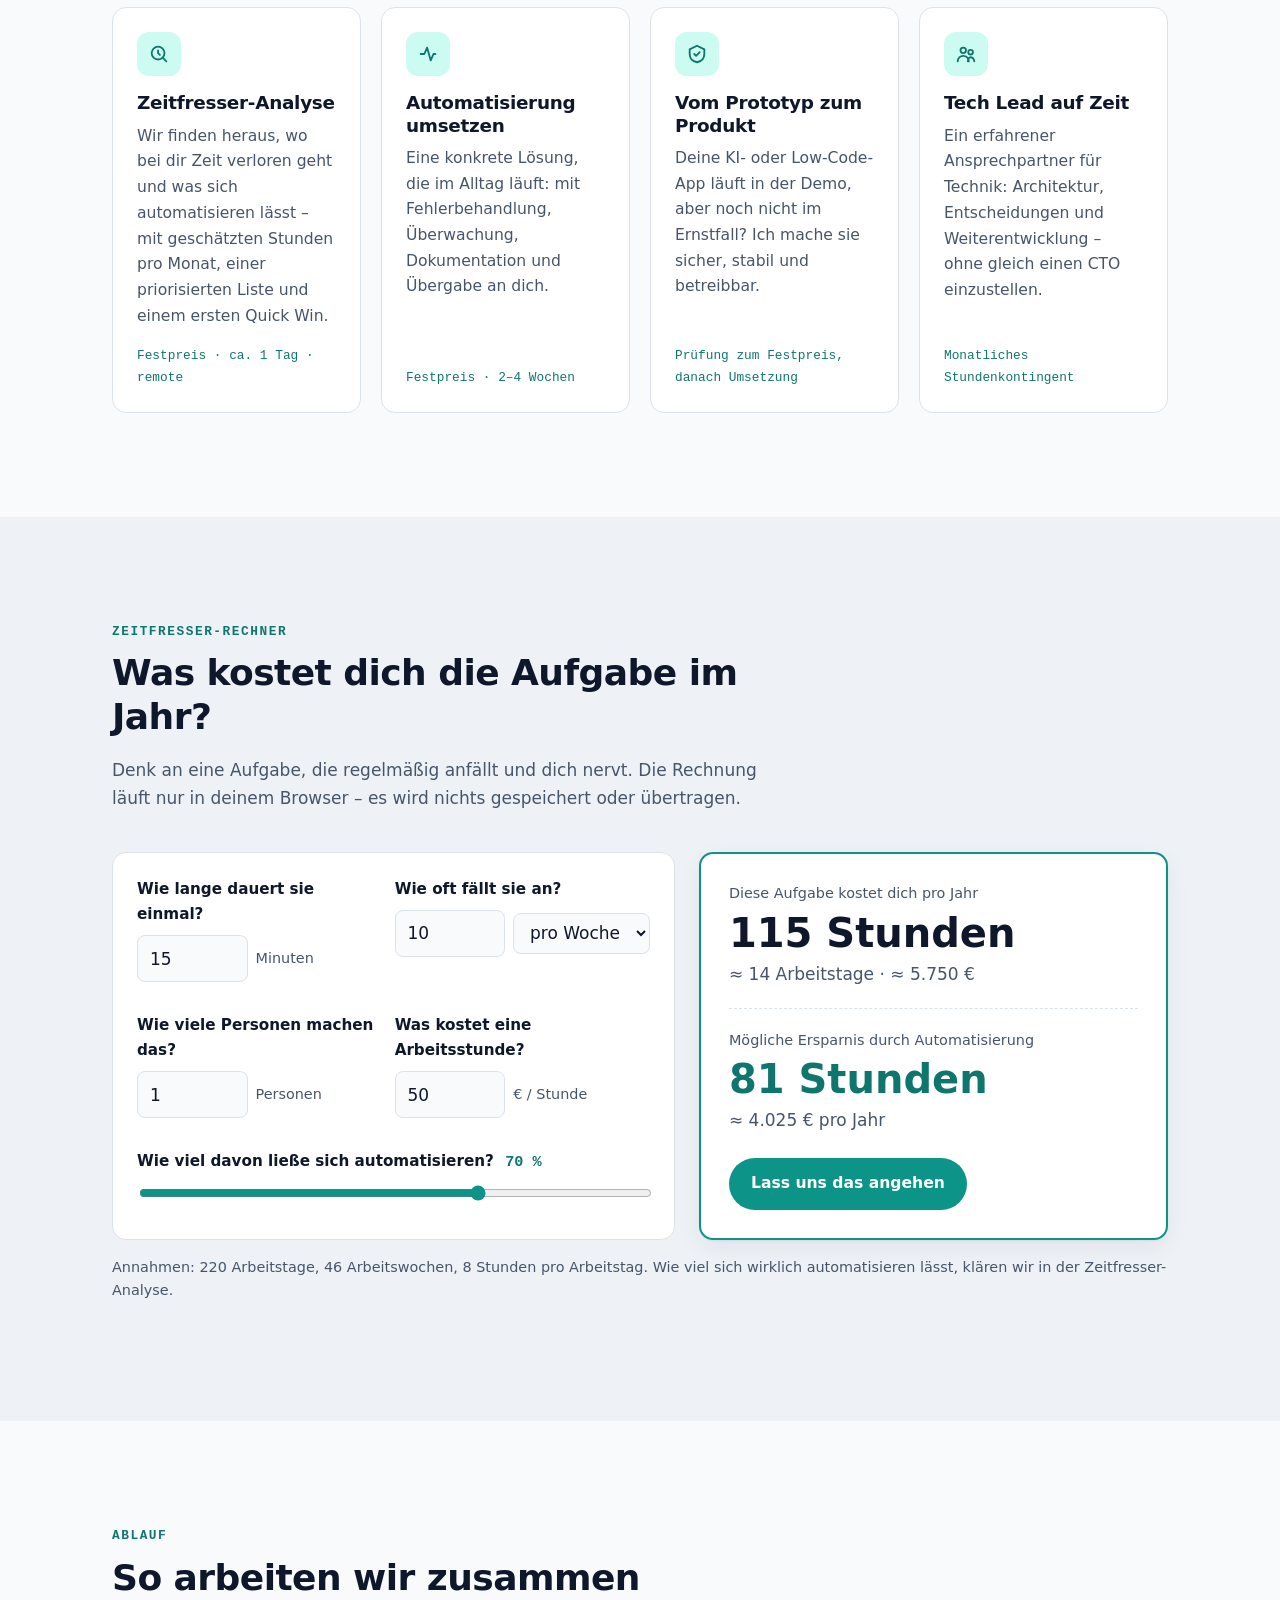
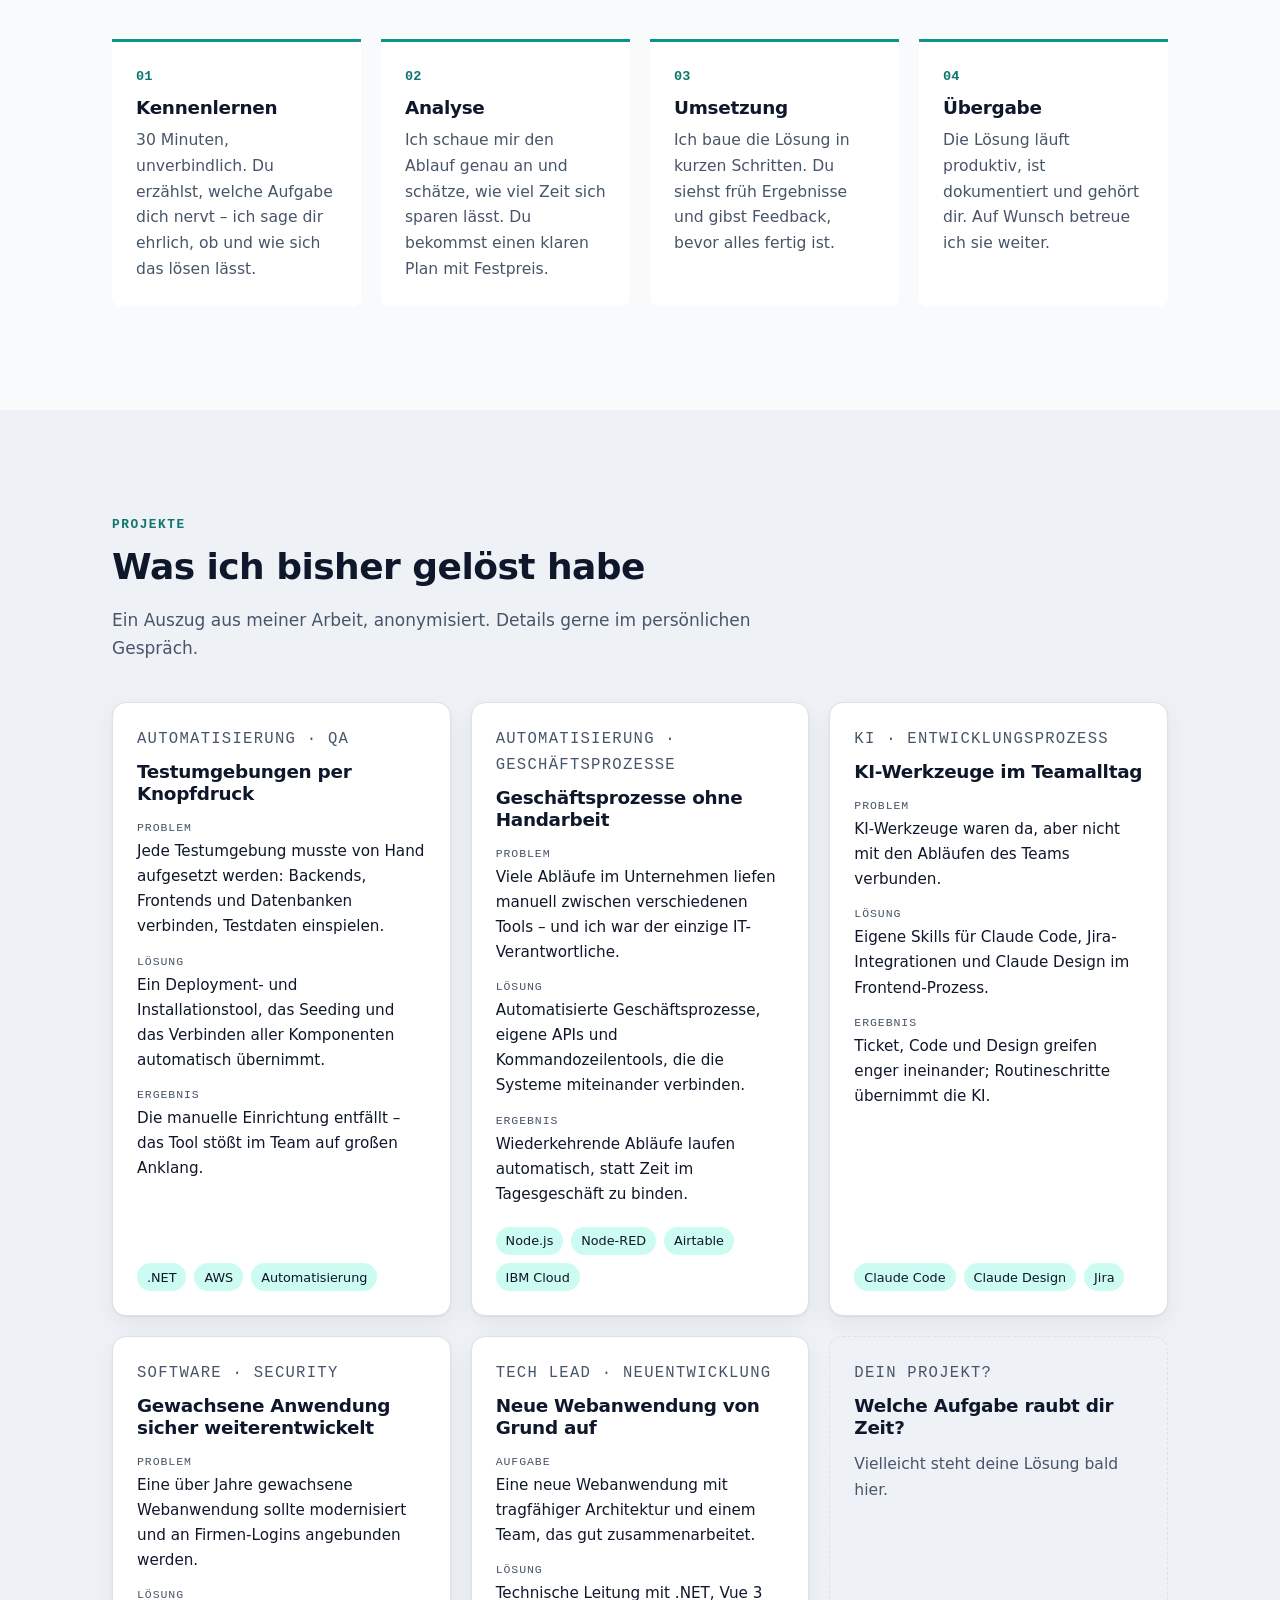
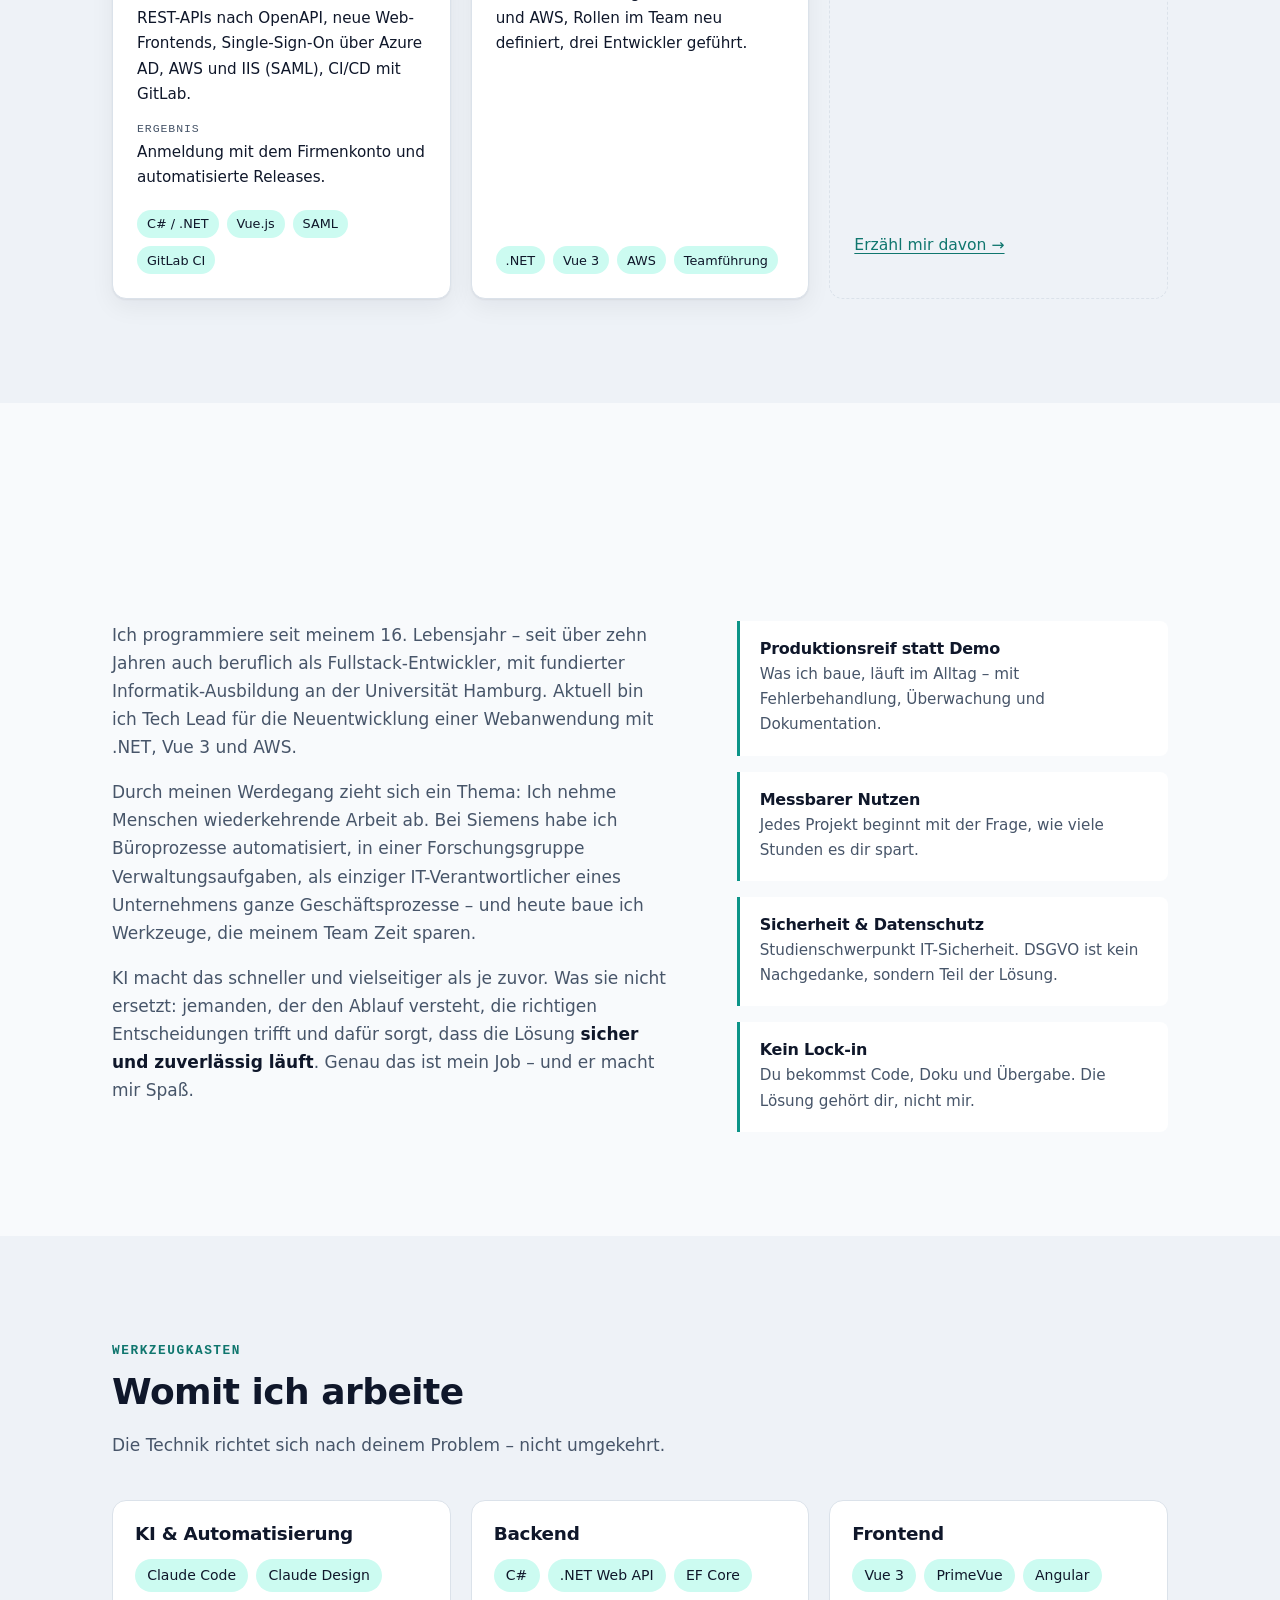
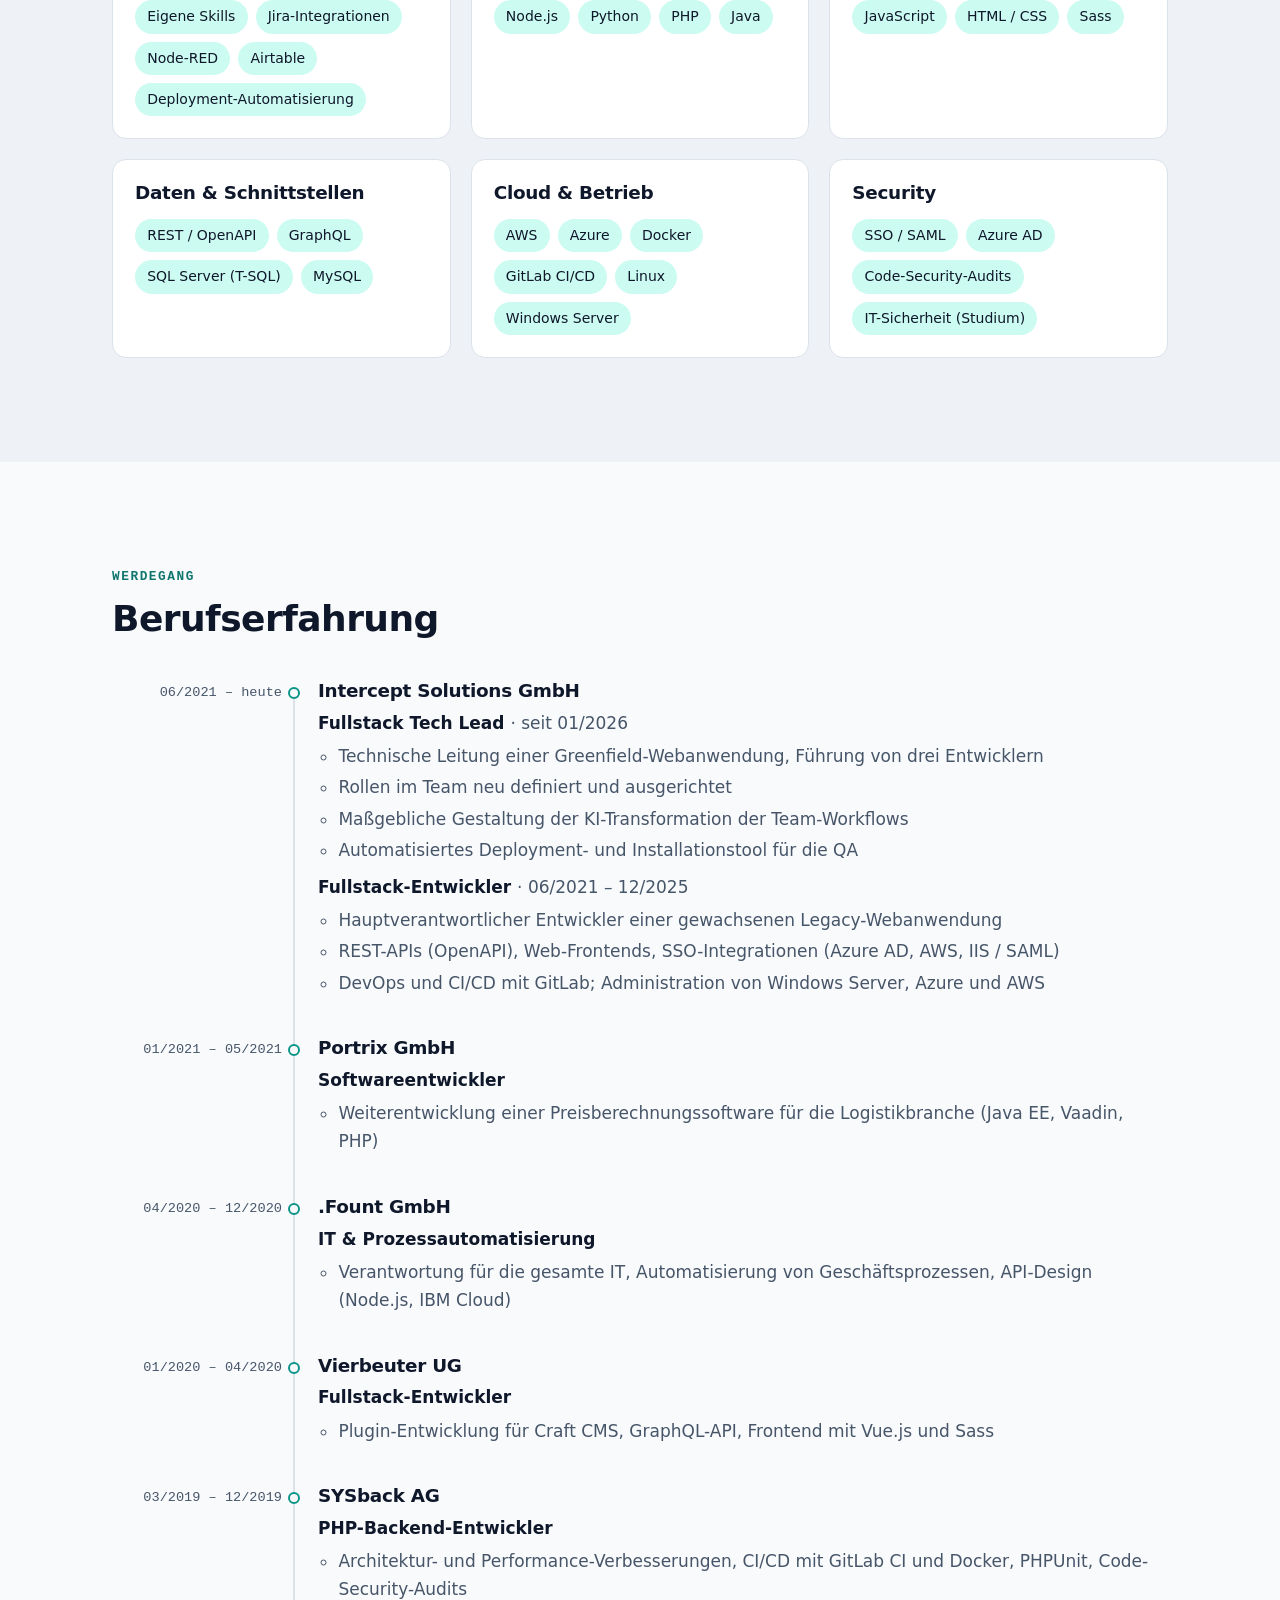
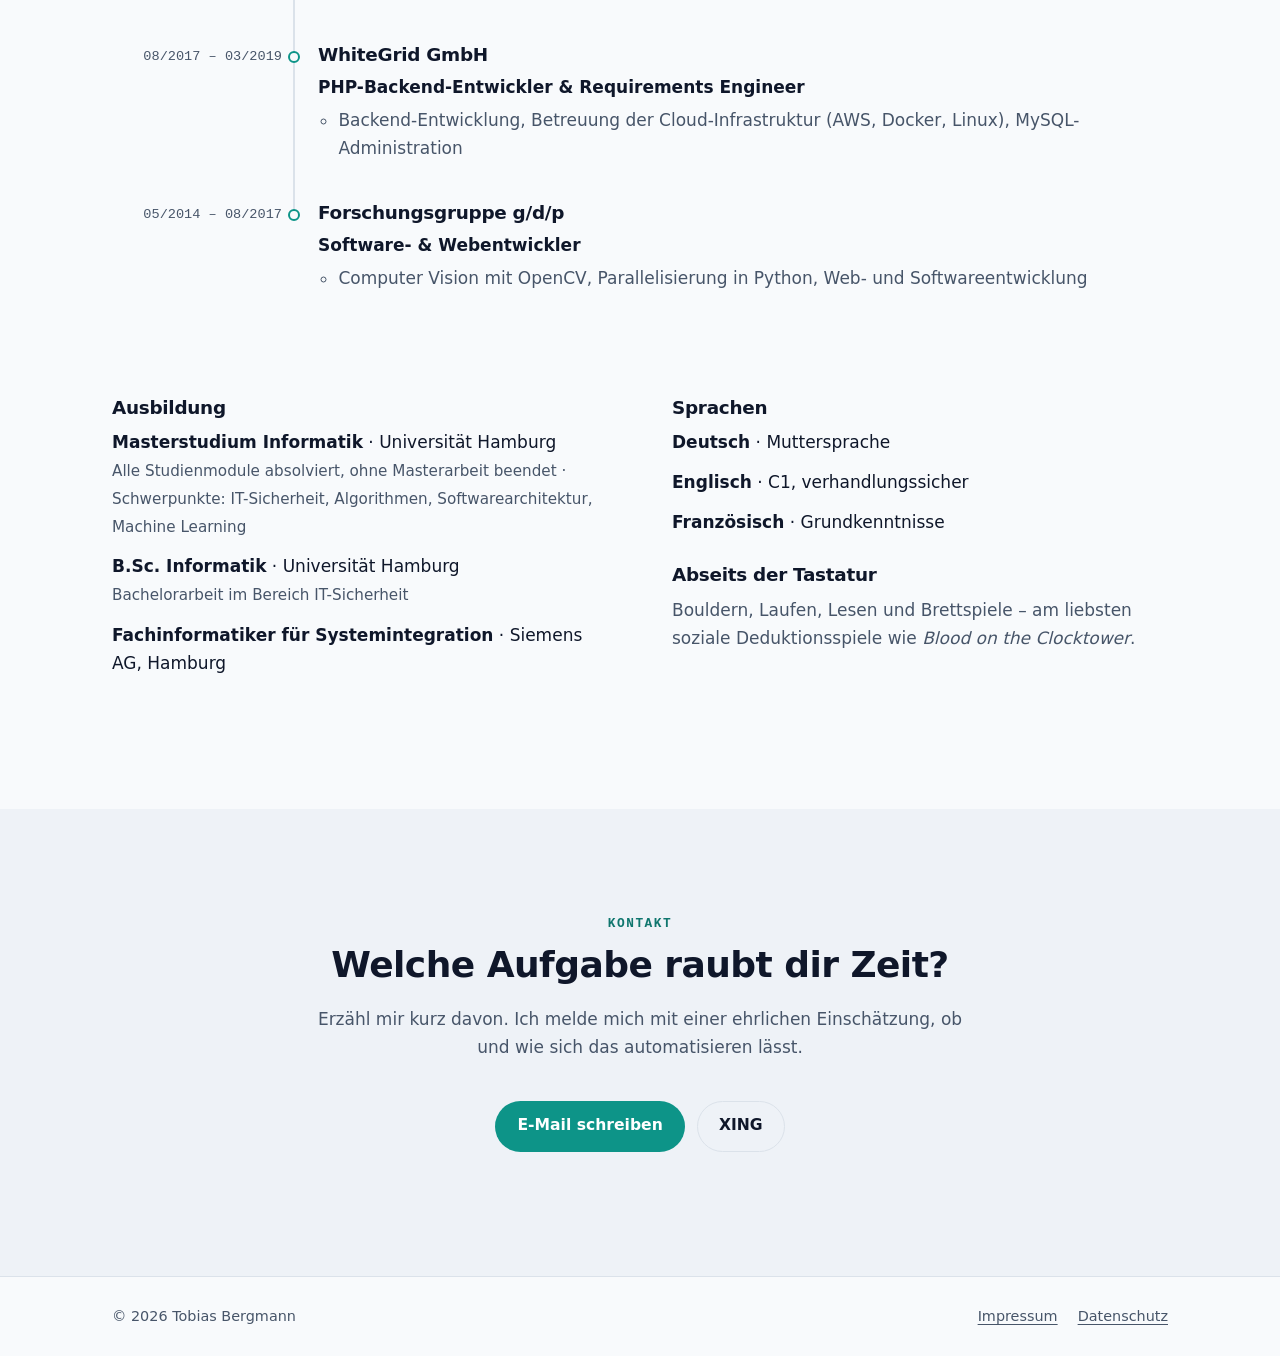
==== commit a98dfe14: "Moin, Elphi-Silhouette und Leitsatz auf der Startseite - Begrüßung "Moin, ich bin Tobias" über der H" ====
--- a/index.html
+++ b/index.html
@@ -56,9 +56,17 @@
   <main id="main">
     <!-- Hero / Visitenkarte -->
     <section class="hero" id="top">
+      <!-- Elbphilharmonie-Silhouette als dezenter Hintergrund -->
+      <svg class="hero-skyline" viewBox="0 0 640 260" aria-hidden="true" focusable="false">
+        <path fill="currentColor" d="M70 174 L70 30 Q132 104 212 50 Q286 106 362 62 Q430 114 500 80 Q536 100 566 110 L566 174 Z"/>
+        <path stroke="var(--bg)" stroke-width="2" opacity="0.55" d="M70 104 H566 M70 124 H566 M70 144 H566 M70 162 H566"/>
+        <path fill="currentColor" opacity="0.7" d="M62 178 H574 V230 H62 Z"/>
+        <path fill="none" stroke="currentColor" stroke-width="3" stroke-linecap="round" d="M0 238 Q20 232 40 238 T80 238 T120 238 T160 238 T200 238 T240 238 T280 238 T320 238 T360 238 T400 238 T440 238 T480 238 T520 238 T560 238 T600 238 T640 238"/>
+        <path fill="none" stroke="currentColor" stroke-width="3" stroke-linecap="round" opacity="0.6" d="M100 252 Q120 246 140 252 T180 252 T220 252 M380 252 Q400 246 420 252 T460 252 T500 252"/>
+      </svg>
       <div class="container hero-inner">
         <div class="hero-text">
-          <p class="eyebrow">Remote AI Engineer · Automatisierung</p>
+          <p class="eyebrow">Moin, ich bin Tobias · Remote AI Engineer</p>
           <h1>Weniger Sisyphus&shy;arbeit. Mehr Zeit für das, was zählt.</h1>
           <p class="hero-lead">
             Ich schaue mir an, wo in deinem Alltag Zeit verloren geht, und baue KI-gestützte
@@ -97,6 +105,14 @@
             Offen für Anfragen
           </p>
         </aside>
+      </div>
+    </section>
+
+    <!-- Leitsatz -->
+    <section class="slogan" aria-label="Leitsatz">
+      <div class="container slogan-inner">
+        <span class="slogan-bg" aria-hidden="true">KI</span>
+        <p class="slogan-text">Der Mensch im Vordergrund,<br><span>die KI im Hintergrund.</span></p>
       </div>
     </section>
 
--- a/css/style.css
+++ b/css/style.css
@@ -364,13 +364,28 @@
    Hero
    ========================================================================== */
 .hero {
-  padding: clamp(48px, 9vw, 112px) 0 clamp(56px, 8vw, 96px);
+  --skyline-w: min(560px, 82vw);
+  position: relative;
+  overflow: hidden;
+  /* unten Platz für die Elphi-Silhouette (Seitenverhältnis 640:260) */
+  padding: clamp(48px, 9vw, 112px) 0 calc(var(--skyline-w) * 0.40625 + 24px);
   background:
     radial-gradient(900px 400px at 85% 0%, var(--accent-soft), transparent 70%),
     var(--bg);
 }
-
+.hero-skyline {
+  position: absolute;
+  left: 50%;
+  bottom: -4px;
+  transform: translateX(-50%);
+  width: var(--skyline-w);
+  height: auto;
+  color: var(--accent);
+  opacity: 0.16;
+  pointer-events: none;
+}
 .hero-inner {
+  position: relative;
   display: grid;
   grid-template-columns: 1.35fr 1fr;
   gap: clamp(32px, 5vw, 64px);
@@ -490,6 +505,42 @@
   .hero-inner { grid-template-columns: 1fr; }
   .card-visit { max-width: 480px; }
 }
+
+/* ==========================================================================
+   Leitsatz
+   ========================================================================== */
+.slogan {
+  background: var(--bg-alt);
+  padding: clamp(56px, 8vw, 88px) 0;
+  overflow: hidden;
+}
+.slogan-inner {
+  position: relative;
+  display: grid;
+  place-items: center;
+  text-align: center;
+}
+.slogan-bg {
+  position: absolute;
+  inset: 50% auto auto 50%;
+  transform: translate(-50%, -50%);
+  font-size: clamp(9rem, 26vw, 18rem);
+  font-weight: 800;
+  line-height: 1;
+  letter-spacing: -0.05em;
+  color: var(--text);
+  opacity: 0.06;
+  user-select: none;
+}
+.slogan-text {
+  position: relative;
+  margin: 0;
+  font-size: clamp(1.6rem, 4vw, 2.6rem);
+  font-weight: 700;
+  line-height: 1.25;
+  letter-spacing: -0.02em;
+}
+.slogan-text span { color: var(--text-muted); font-weight: 500; }
 
 /* ==========================================================================
    Sections
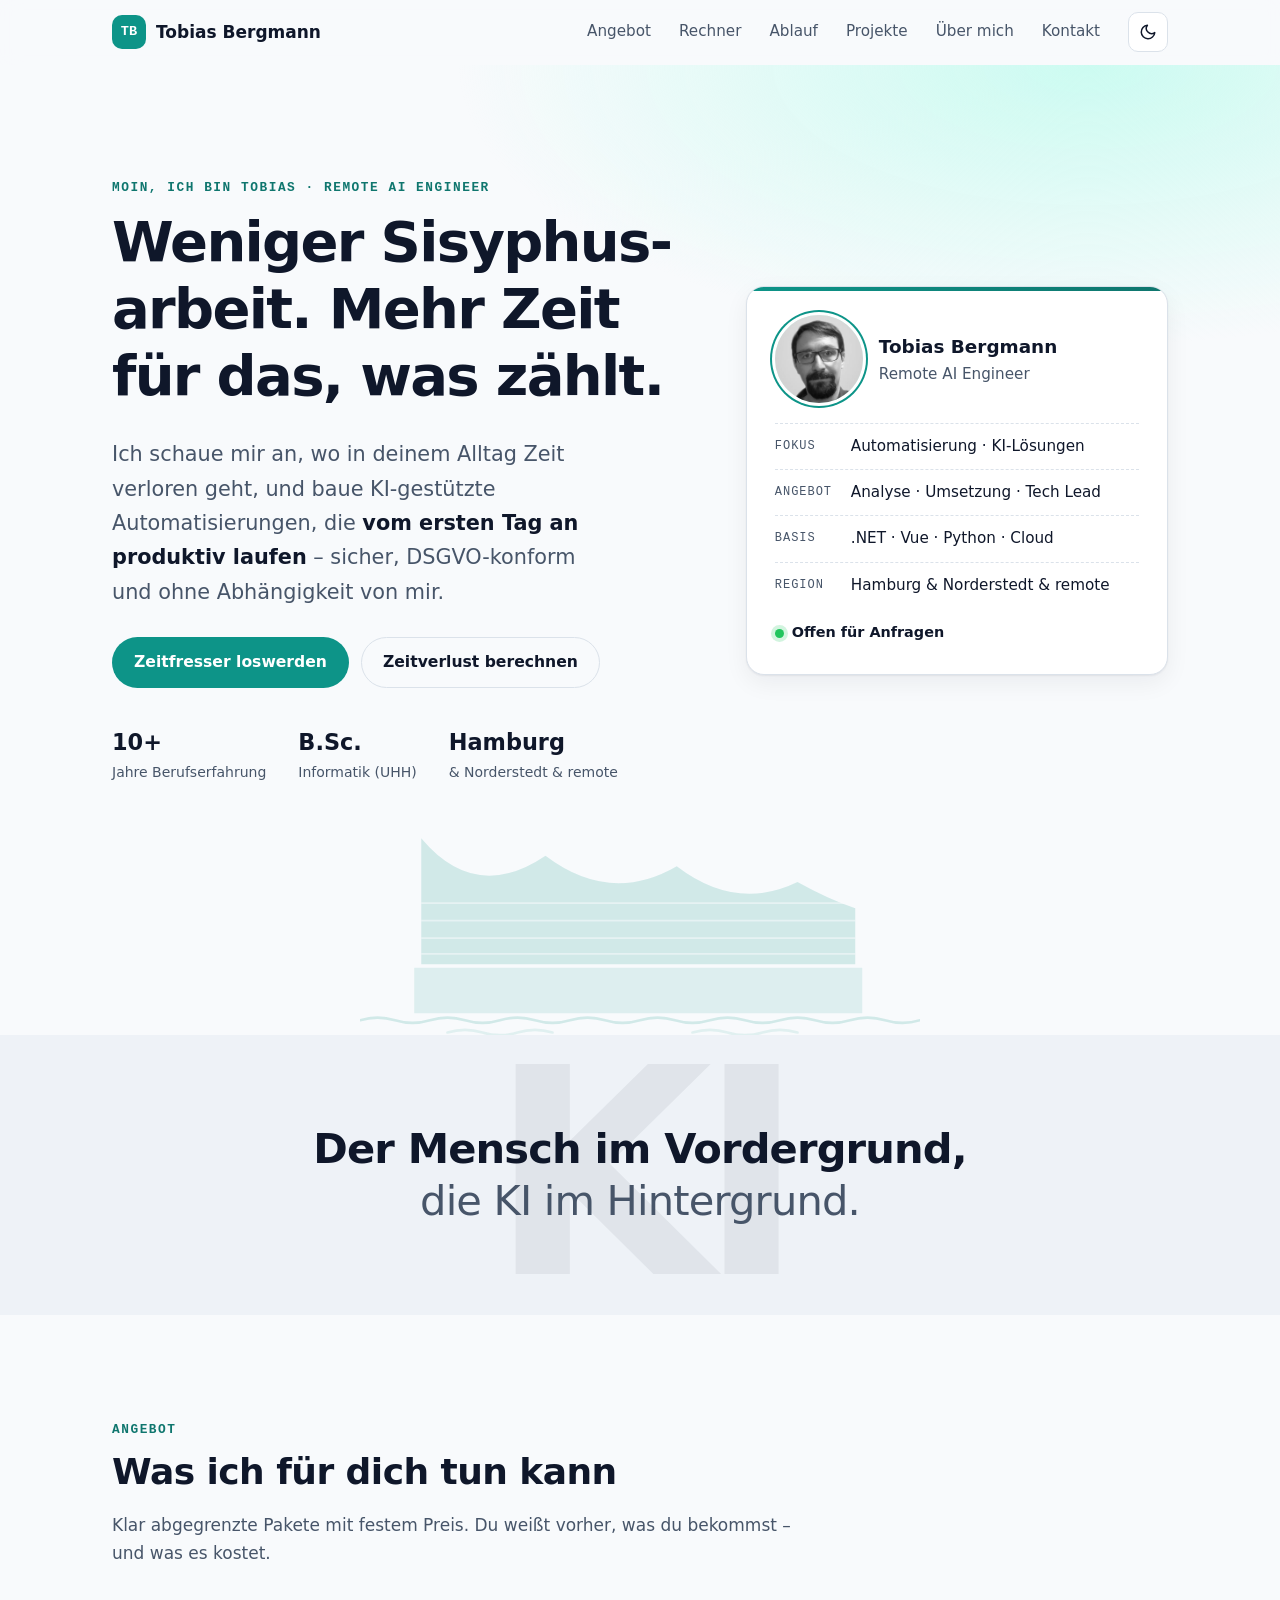
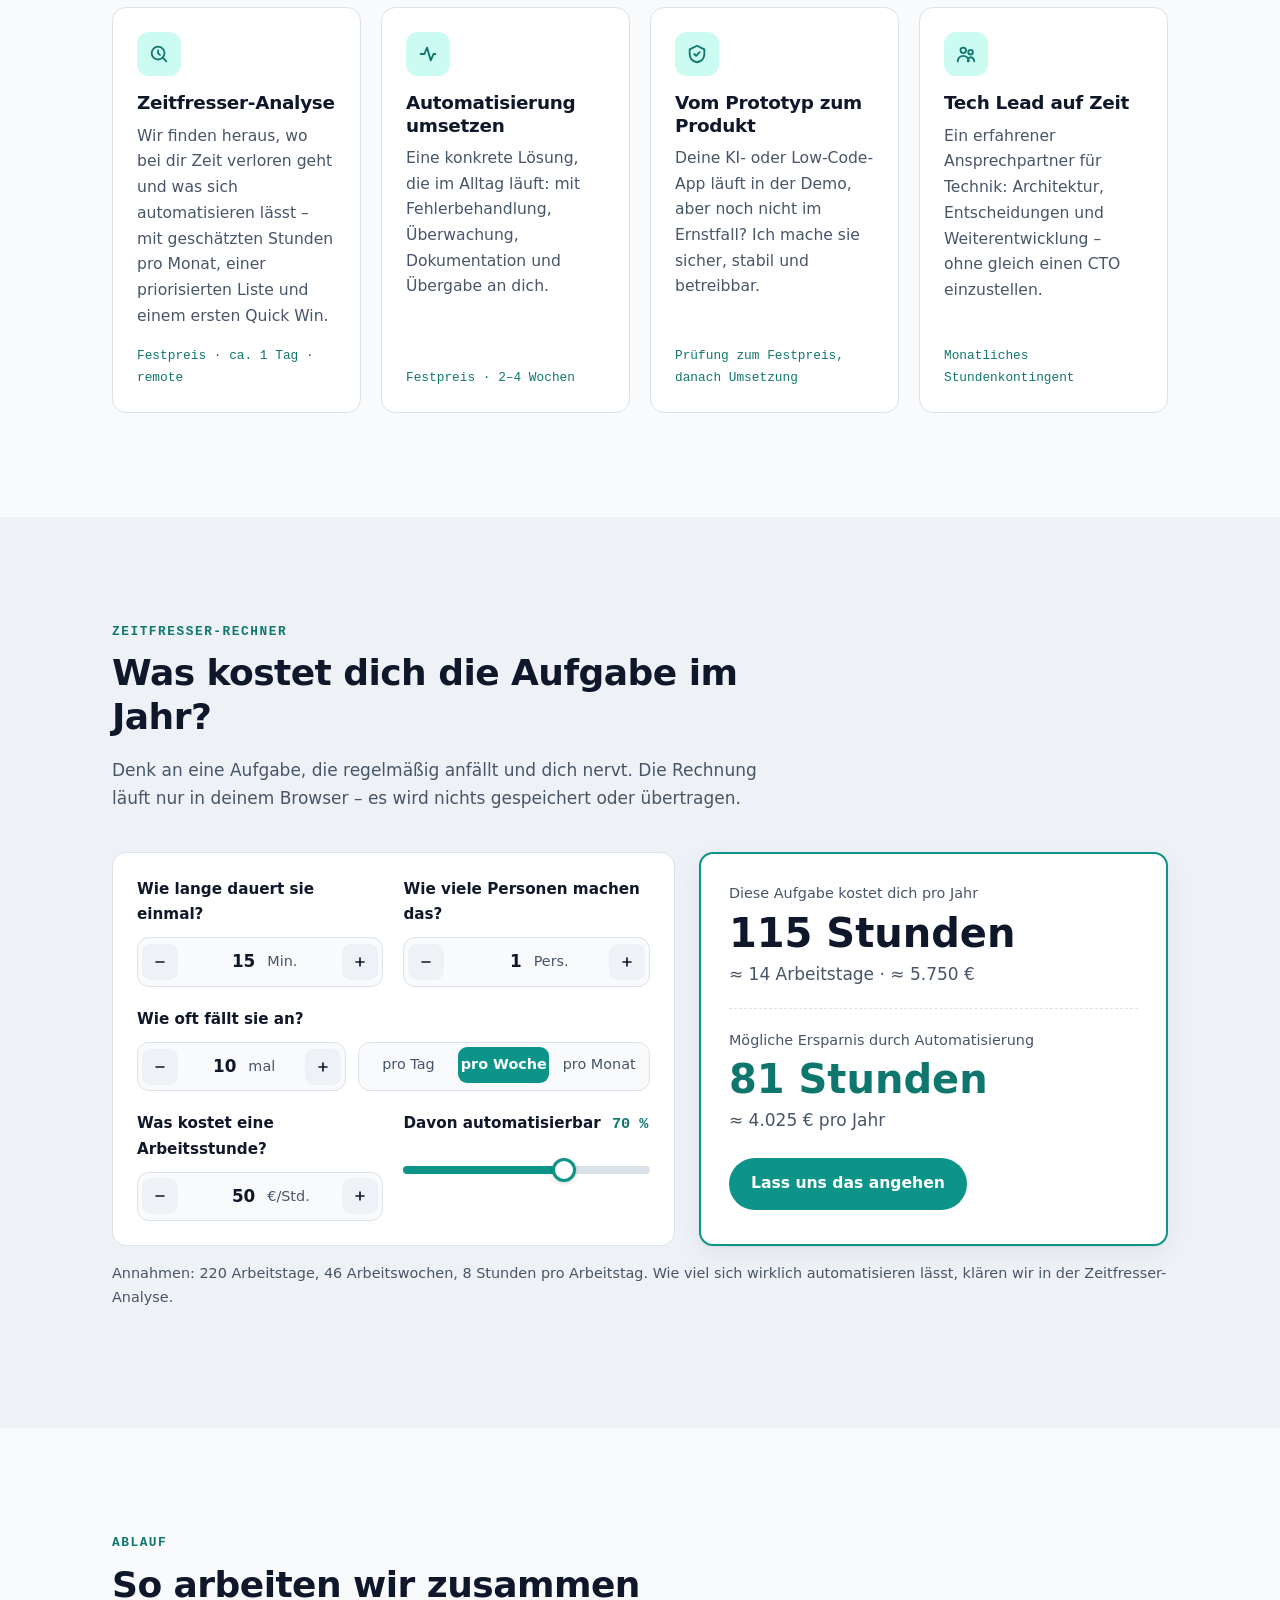
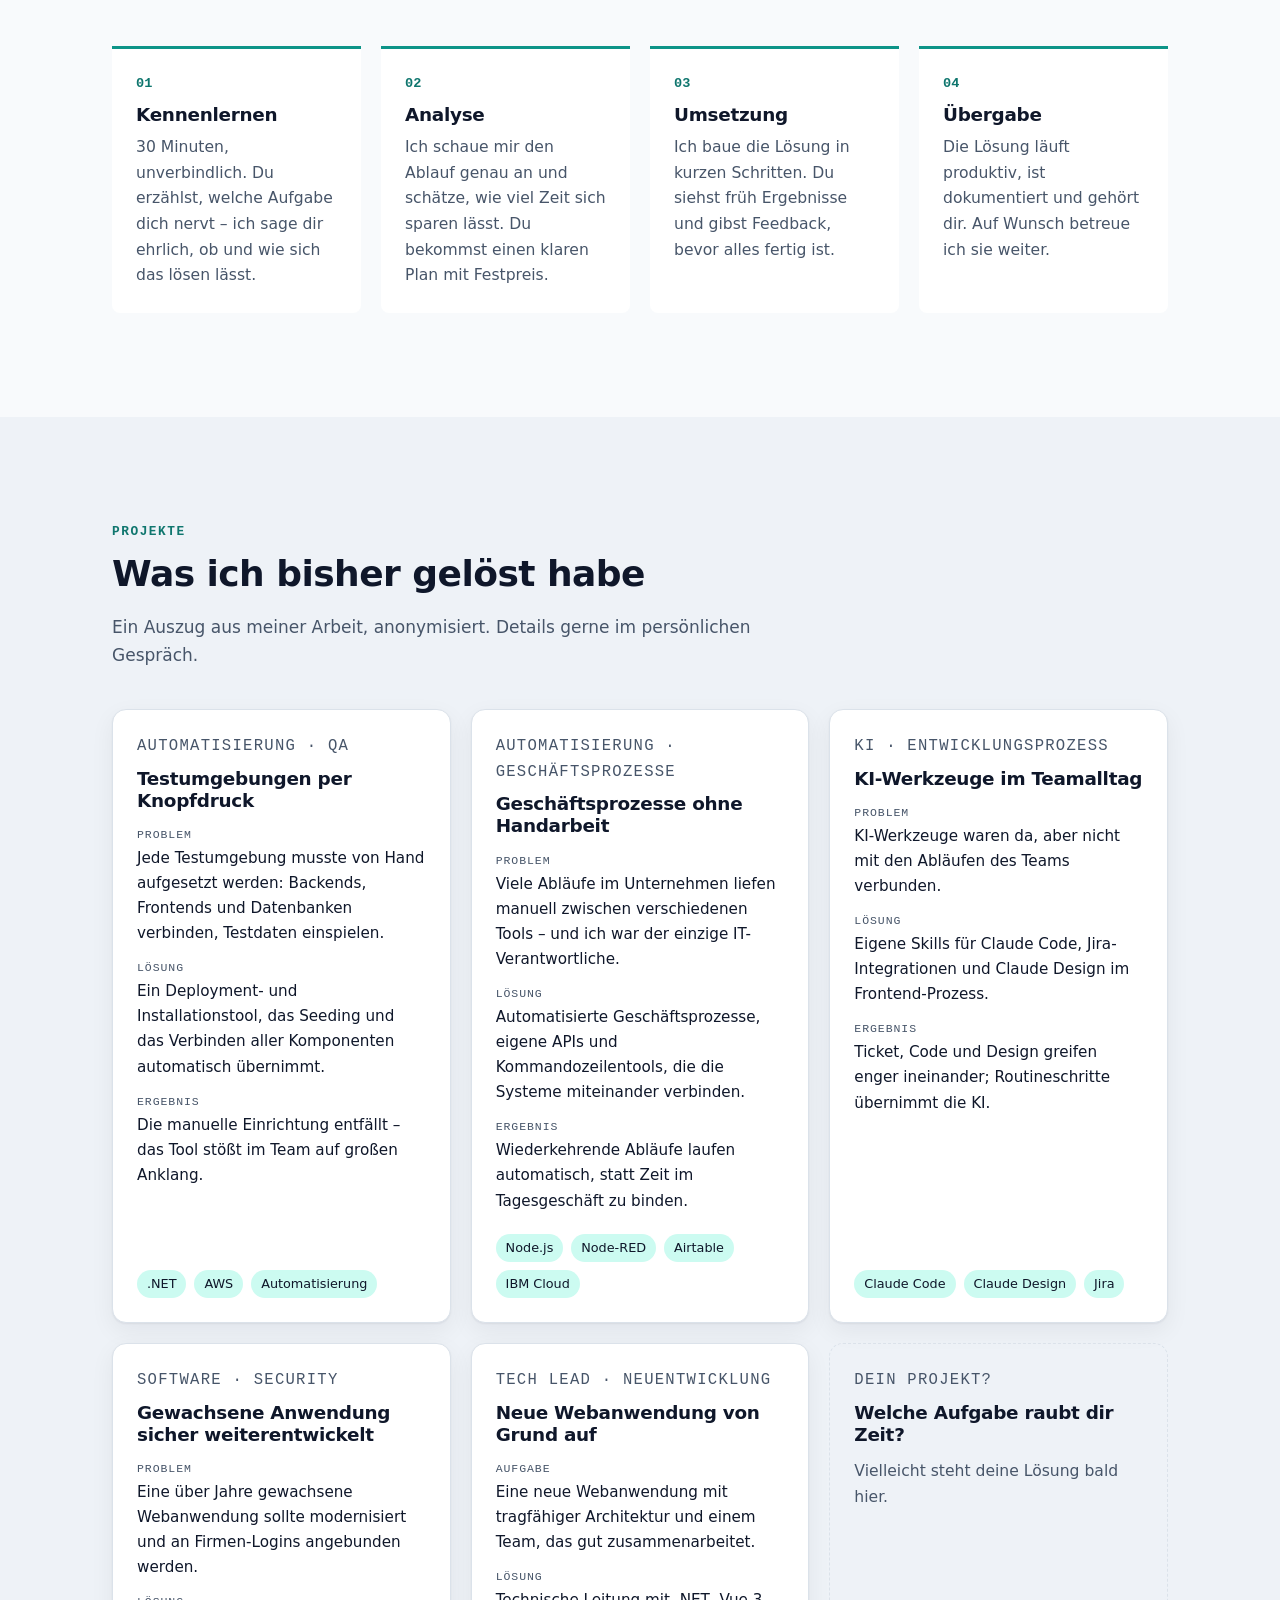
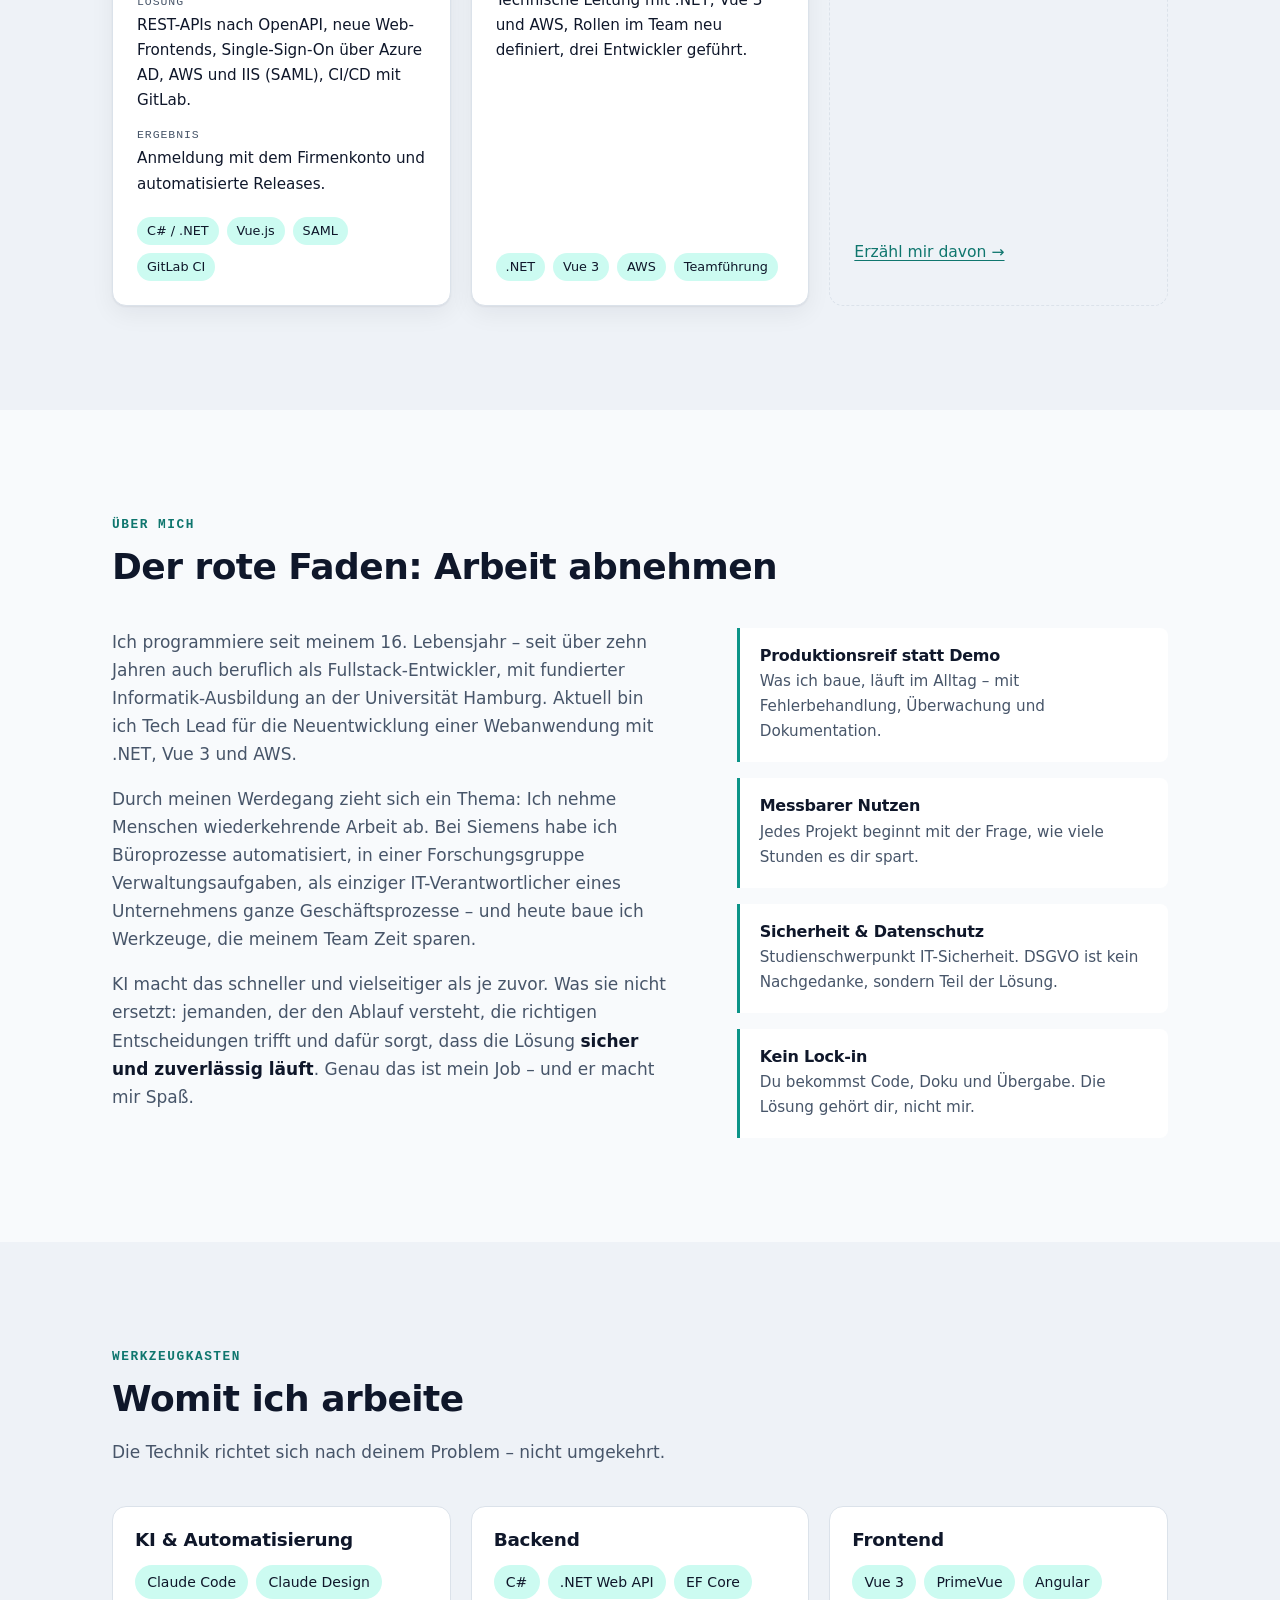
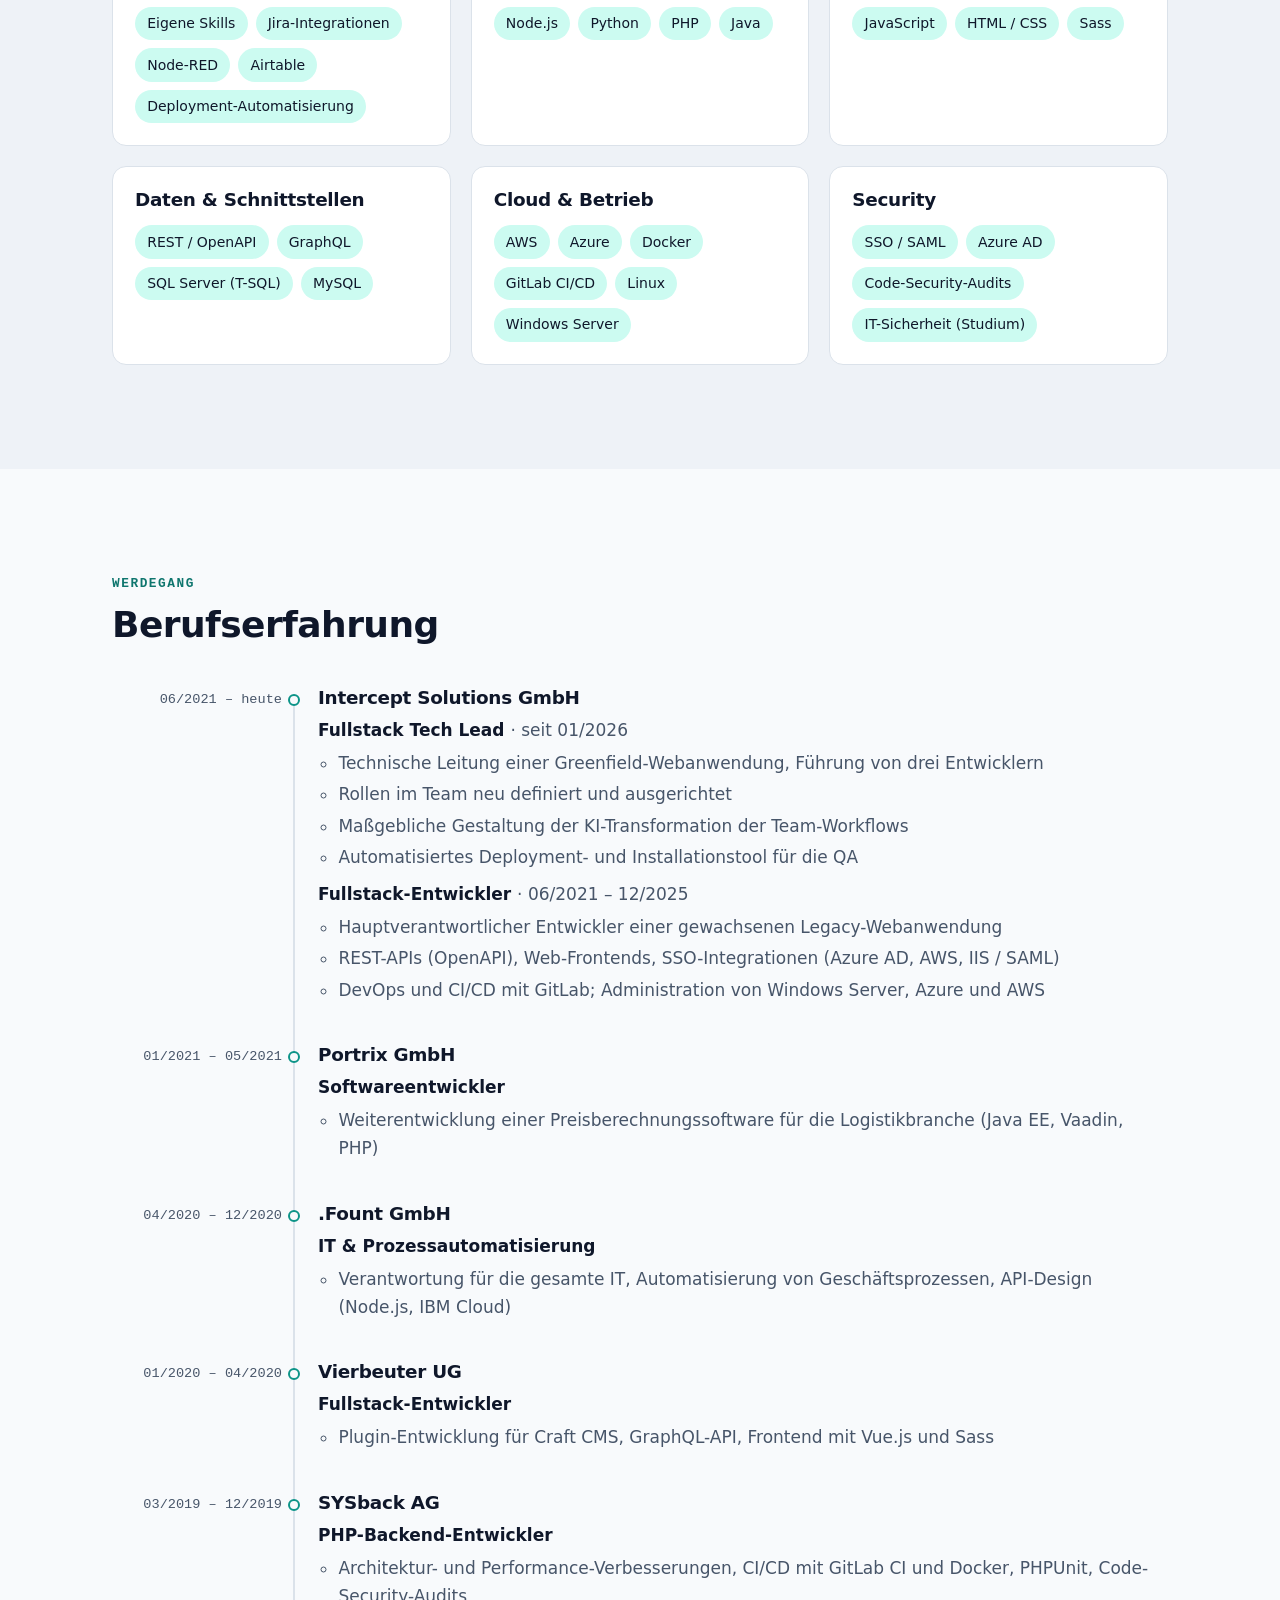
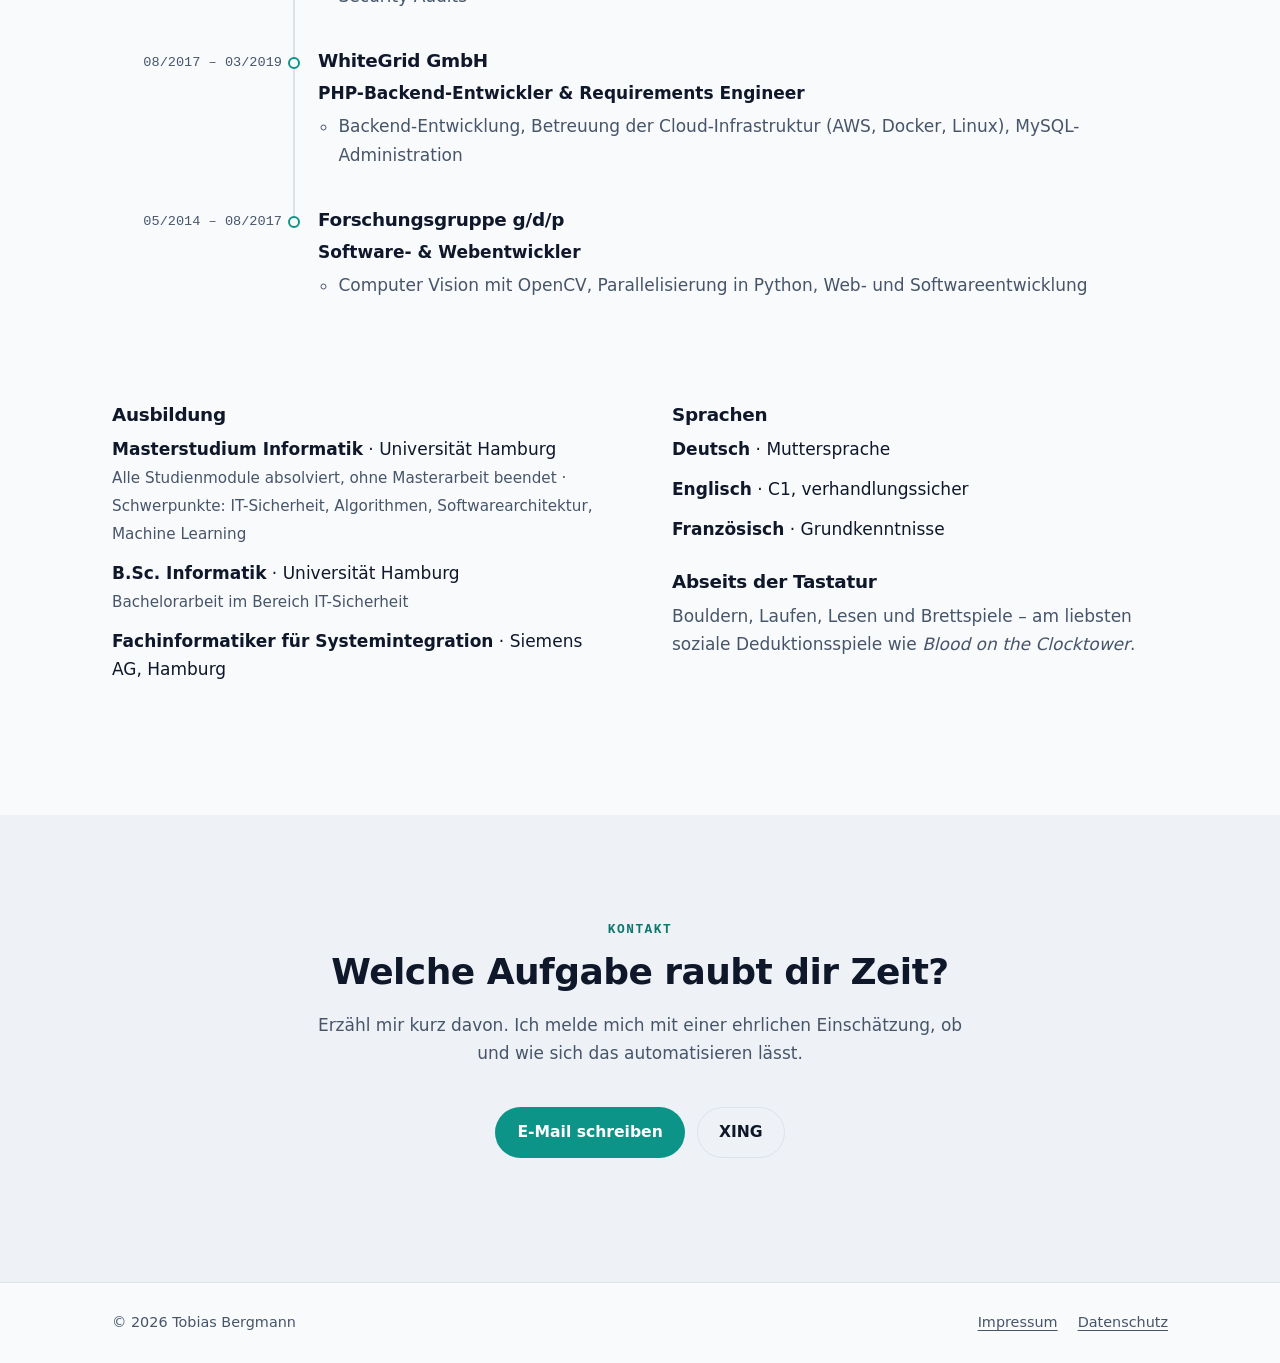
==== commit 060dcbdc: "Zeitfresser-Rechner: moderne Eingaben, animierte Ergebnisse, Cache-Busting - Zahlenfelder mit eigene" ====
--- a/index.html
+++ b/index.html
@@ -13,7 +13,7 @@
   <meta property="og:description" content="Weniger Sisyphusarbeit. Mehr Zeit für das, was zählt. KI-gestützte Automatisierungen, die produktiv laufen.">
   <meta name="theme-color" content="#0f172a">
   <link rel="icon" href="assets/img/favicon.svg" type="image/svg+xml">
-  <link rel="stylesheet" href="css/style.css">
+  <link rel="stylesheet" href="css/style.css?v=20261028-2">
   <script>
     // Theme früh setzen, um Aufblitzen zu vermeiden
     try {
@@ -21,7 +21,7 @@
       if (t) document.documentElement.setAttribute('data-theme', t);
     } catch (e) {}
   </script>
-  <script src="js/main.js" defer></script>
+  <script src="js/main.js?v=20261028-2" defer></script>
 </head>
 <body>
   <a class="skip-link" href="#main">Zum Inhalt springen</a>
@@ -179,38 +179,49 @@
           <form class="calc-form" id="calc-form" novalidate>
             <div class="field">
               <label for="calc-minutes">Wie lange dauert sie einmal?</label>
-              <div class="input-unit">
-                <input id="calc-minutes" name="minutes" type="number" inputmode="decimal" min="0" step="1" value="15">
-                <span>Minuten</span>
-              </div>
-            </div>
-            <div class="field">
-              <label for="calc-count">Wie oft fällt sie an?</label>
-              <div class="input-unit">
-                <input id="calc-count" name="count" type="number" inputmode="decimal" min="0" step="1" value="10">
-                <select id="calc-period" name="period" aria-label="Zeitraum">
-                  <option value="220">pro Tag</option>
-                  <option value="46" selected>pro Woche</option>
-                  <option value="12">pro Monat</option>
-                </select>
+              <div class="stepper">
+                <button type="button" class="stepper-btn" data-dir="-1" aria-label="Dauer verringern"><svg viewBox="0 0 24 24" aria-hidden="true"><path d="M6 12h12"/></svg></button>
+                <input id="calc-minutes" name="minutes" type="number" inputmode="decimal" min="1" step="5" value="15">
+                <span class="stepper-unit" aria-hidden="true">Min.</span>
+                <button type="button" class="stepper-btn" data-dir="1" aria-label="Dauer erhöhen"><svg viewBox="0 0 24 24" aria-hidden="true"><path d="M12 6v12M6 12h12"/></svg></button>
               </div>
             </div>
             <div class="field">
               <label for="calc-people">Wie viele Personen machen das?</label>
-              <div class="input-unit">
+              <div class="stepper">
+                <button type="button" class="stepper-btn" data-dir="-1" aria-label="Personen verringern"><svg viewBox="0 0 24 24" aria-hidden="true"><path d="M6 12h12"/></svg></button>
                 <input id="calc-people" name="people" type="number" inputmode="numeric" min="1" step="1" value="1">
-                <span>Personen</span>
+                <span class="stepper-unit" aria-hidden="true">Pers.</span>
+                <button type="button" class="stepper-btn" data-dir="1" aria-label="Personen erhöhen"><svg viewBox="0 0 24 24" aria-hidden="true"><path d="M12 6v12M6 12h12"/></svg></button>
+              </div>
+            </div>
+            <div class="field field-wide">
+              <label for="calc-count">Wie oft fällt sie an?</label>
+              <div class="field-row">
+                <div class="stepper">
+                <button type="button" class="stepper-btn" data-dir="-1" aria-label="Häufigkeit verringern"><svg viewBox="0 0 24 24" aria-hidden="true"><path d="M6 12h12"/></svg></button>
+                <input id="calc-count" name="count" type="number" inputmode="numeric" min="1" step="1" value="10">
+                <span class="stepper-unit" aria-hidden="true">mal</span>
+                <button type="button" class="stepper-btn" data-dir="1" aria-label="Häufigkeit erhöhen"><svg viewBox="0 0 24 24" aria-hidden="true"><path d="M12 6v12M6 12h12"/></svg></button>
+              </div>
+                <div class="segmented" role="radiogroup" aria-label="Zeitraum">
+                  <label><input type="radio" name="period" value="220"><span>pro Tag</span></label>
+                  <label><input type="radio" name="period" value="46" checked><span>pro Woche</span></label>
+                  <label><input type="radio" name="period" value="12"><span>pro Monat</span></label>
+                </div>
               </div>
             </div>
             <div class="field">
               <label for="calc-rate">Was kostet eine Arbeitsstunde?</label>
-              <div class="input-unit">
+              <div class="stepper">
+                <button type="button" class="stepper-btn" data-dir="-1" aria-label="Stundensatz verringern"><svg viewBox="0 0 24 24" aria-hidden="true"><path d="M6 12h12"/></svg></button>
                 <input id="calc-rate" name="rate" type="number" inputmode="decimal" min="0" step="5" value="50">
-                <span>€ / Stunde</span>
+                <span class="stepper-unit" aria-hidden="true">€/Std.</span>
+                <button type="button" class="stepper-btn" data-dir="1" aria-label="Stundensatz erhöhen"><svg viewBox="0 0 24 24" aria-hidden="true"><path d="M12 6v12M6 12h12"/></svg></button>
               </div>
             </div>
-            <div class="field field-wide">
-              <label for="calc-share">Wie viel davon ließe sich automatisieren? <output id="calc-share-out" for="calc-share">70&nbsp;%</output></label>
+            <div class="field">
+              <label for="calc-share">Davon automatisierbar <output id="calc-share-out" for="calc-share">70&nbsp;%</output></label>
               <input id="calc-share" name="share" type="range" min="10" max="100" step="5" value="70">
             </div>
           </form>
--- a/css/style.css
+++ b/css/style.css
@@ -707,29 +707,151 @@
   border: 1px solid var(--border);
   border-radius: var(--radius);
 }
-.field { display: grid; gap: 8px; align-content: start; }
+.field { display: grid; gap: 10px; align-content: start; min-width: 0; }
 .field-wide { grid-column: 1 / -1; }
-.field label { font-weight: 600; font-size: 0.95rem; }
+.field > label { font-weight: 600; font-size: 0.95rem; }
 .field output { font-family: var(--font-mono); color: var(--accent-strong); margin-left: 6px; }
-
-.input-unit {
+.field-row {
+  display: grid;
+  grid-template-columns: minmax(0, 1fr) minmax(0, 1.4fr);
+  gap: 12px;
+}
+
+/* Zahlenfeld mit −/+ */
+.stepper {
   display: flex;
   align-items: center;
-  gap: 8px;
-}
-.input-unit span { color: var(--text-muted); font-size: 0.9rem; white-space: nowrap; }
-.calc input[type="number"],
-.calc select {
-  font: inherit;
-  color: var(--text);
+  gap: 4px;
+  padding: 4px;
   background: var(--bg);
   border: 1px solid var(--border);
-  border-radius: var(--radius-sm);
-  padding: 0.5em 0.7em;
+  border-radius: 12px;
+  transition: border-color 0.15s ease, box-shadow 0.15s ease;
+}
+.stepper:focus-within {
+  border-color: var(--accent);
+  box-shadow: 0 0 0 3px var(--accent-soft);
+}
+.stepper input {
+  flex: 1 1 0;
   min-width: 0;
-}
-.calc input[type="number"] { width: 6.5em; }
-.calc input[type="range"] { width: 100%; accent-color: var(--accent); }
+  width: 100%;
+  padding: 6px 2px;
+  border: 0;
+  background: transparent;
+  color: var(--text);
+  font: inherit;
+  font-size: 1.05rem;
+  font-weight: 600;
+  text-align: right;
+  font-variant-numeric: tabular-nums;
+  -moz-appearance: textfield;
+  appearance: textfield;
+}
+.stepper input:focus { outline: none; }
+.stepper input::-webkit-outer-spin-button,
+.stepper input::-webkit-inner-spin-button { -webkit-appearance: none; margin: 0; }
+.stepper-unit {
+  flex: 1 1 0;
+  padding-left: 6px;
+  color: var(--text-muted);
+  font-size: 0.9rem;
+  white-space: nowrap;
+}
+.stepper-btn {
+  flex: none;
+  display: grid;
+  place-items: center;
+  width: 36px;
+  height: 36px;
+  padding: 0;
+  border: 0;
+  border-radius: 9px;
+  background: var(--bg-alt);
+  color: var(--text);
+  cursor: pointer;
+  transition: background-color 0.15s ease, color 0.15s ease;
+}
+.stepper-btn:hover { background: var(--accent-soft); color: var(--accent-strong); }
+.stepper-btn:active { transform: scale(0.94); }
+.stepper-btn svg {
+  width: 16px;
+  height: 16px;
+  fill: none;
+  stroke: currentColor;
+  stroke-width: 2.5;
+  stroke-linecap: round;
+}
+
+/* Umschalter Tag / Woche / Monat */
+.segmented {
+  display: grid;
+  grid-template-columns: repeat(3, 1fr);
+  gap: 4px;
+  padding: 4px;
+  background: var(--bg);
+  border: 1px solid var(--border);
+  border-radius: 12px;
+}
+.segmented label { position: relative; }
+.segmented input {
+  position: absolute;
+  inset: 0;
+  margin: 0;
+  opacity: 0;
+  cursor: pointer;
+}
+.segmented span {
+  display: grid;
+  place-items: center;
+  height: 36px;
+  border-radius: 9px;
+  color: var(--text-muted);
+  font-size: 0.9rem;
+  white-space: nowrap;
+  transition: background-color 0.15s ease, color 0.15s ease;
+}
+.segmented label:hover span { color: var(--text); }
+.segmented input:checked + span {
+  background: var(--accent);
+  color: var(--accent-contrast);
+  font-weight: 600;
+}
+.segmented input:focus-visible + span { outline: 2px solid var(--accent); outline-offset: 2px; }
+
+/* Schieberegler mit gefüllter Spur (--fill setzt das JS) */
+.calc input[type="range"] {
+  -webkit-appearance: none;
+  appearance: none;
+  width: 100%;
+  height: 8px;
+  margin: 18px 0;
+  border-radius: 999px;
+  background: linear-gradient(to right, var(--accent) var(--fill, 67%), var(--border) var(--fill, 67%));
+  cursor: pointer;
+}
+.calc input[type="range"]:focus { outline: none; }
+.calc input[type="range"]::-webkit-slider-thumb {
+  -webkit-appearance: none;
+  width: 24px;
+  height: 24px;
+  border-radius: 50%;
+  background: var(--surface);
+  border: 3px solid var(--accent);
+  box-shadow: 0 1px 4px rgb(0 0 0 / 0.2);
+  transition: box-shadow 0.15s ease;
+}
+.calc input[type="range"]::-moz-range-thumb {
+  width: 18px;
+  height: 18px;
+  border-radius: 50%;
+  background: var(--surface);
+  border: 3px solid var(--accent);
+  box-shadow: 0 1px 4px rgb(0 0 0 / 0.2);
+}
+.calc input[type="range"]::-moz-range-track { background: transparent; }
+.calc input[type="range"]:focus-visible::-webkit-slider-thumb { box-shadow: 0 0 0 4px var(--accent-soft); }
+.calc input[type="range"]:focus-visible::-moz-range-thumb { box-shadow: 0 0 0 4px var(--accent-soft); }
 
 .calc-result {
   display: flex;
@@ -742,7 +864,7 @@
 }
 .calc-result hr { border: 0; border-top: 1px dashed var(--border); margin: 20px 0; width: 100%; }
 .calc-label { margin: 0; font-size: 0.9rem; color: var(--text-muted); }
-.calc-big { margin: 4px 0 0; font-size: clamp(1.9rem, 4vw, 2.5rem); font-weight: 700; line-height: 1.15; }
+.calc-big { margin: 4px 0 0; font-size: clamp(1.9rem, 4vw, 2.5rem); font-weight: 700; line-height: 1.15; font-variant-numeric: tabular-nums; }
 .calc-accent { color: var(--accent-strong); }
 .calc-sub { margin: 4px 0 0; color: var(--text-muted); }
 .calc-result .btn { margin-top: 24px; align-self: flex-start; }
@@ -751,8 +873,9 @@
 @media (max-width: 860px) {
   .calc { grid-template-columns: 1fr; }
 }
-@media (max-width: 520px) {
-  .calc-form { grid-template-columns: 1fr; }
+@media (max-width: 560px) {
+  .calc-form { grid-template-columns: 1fr; padding: 18px; }
+  .field-row { grid-template-columns: 1fr; }
 }
 
 /* Ablauf */
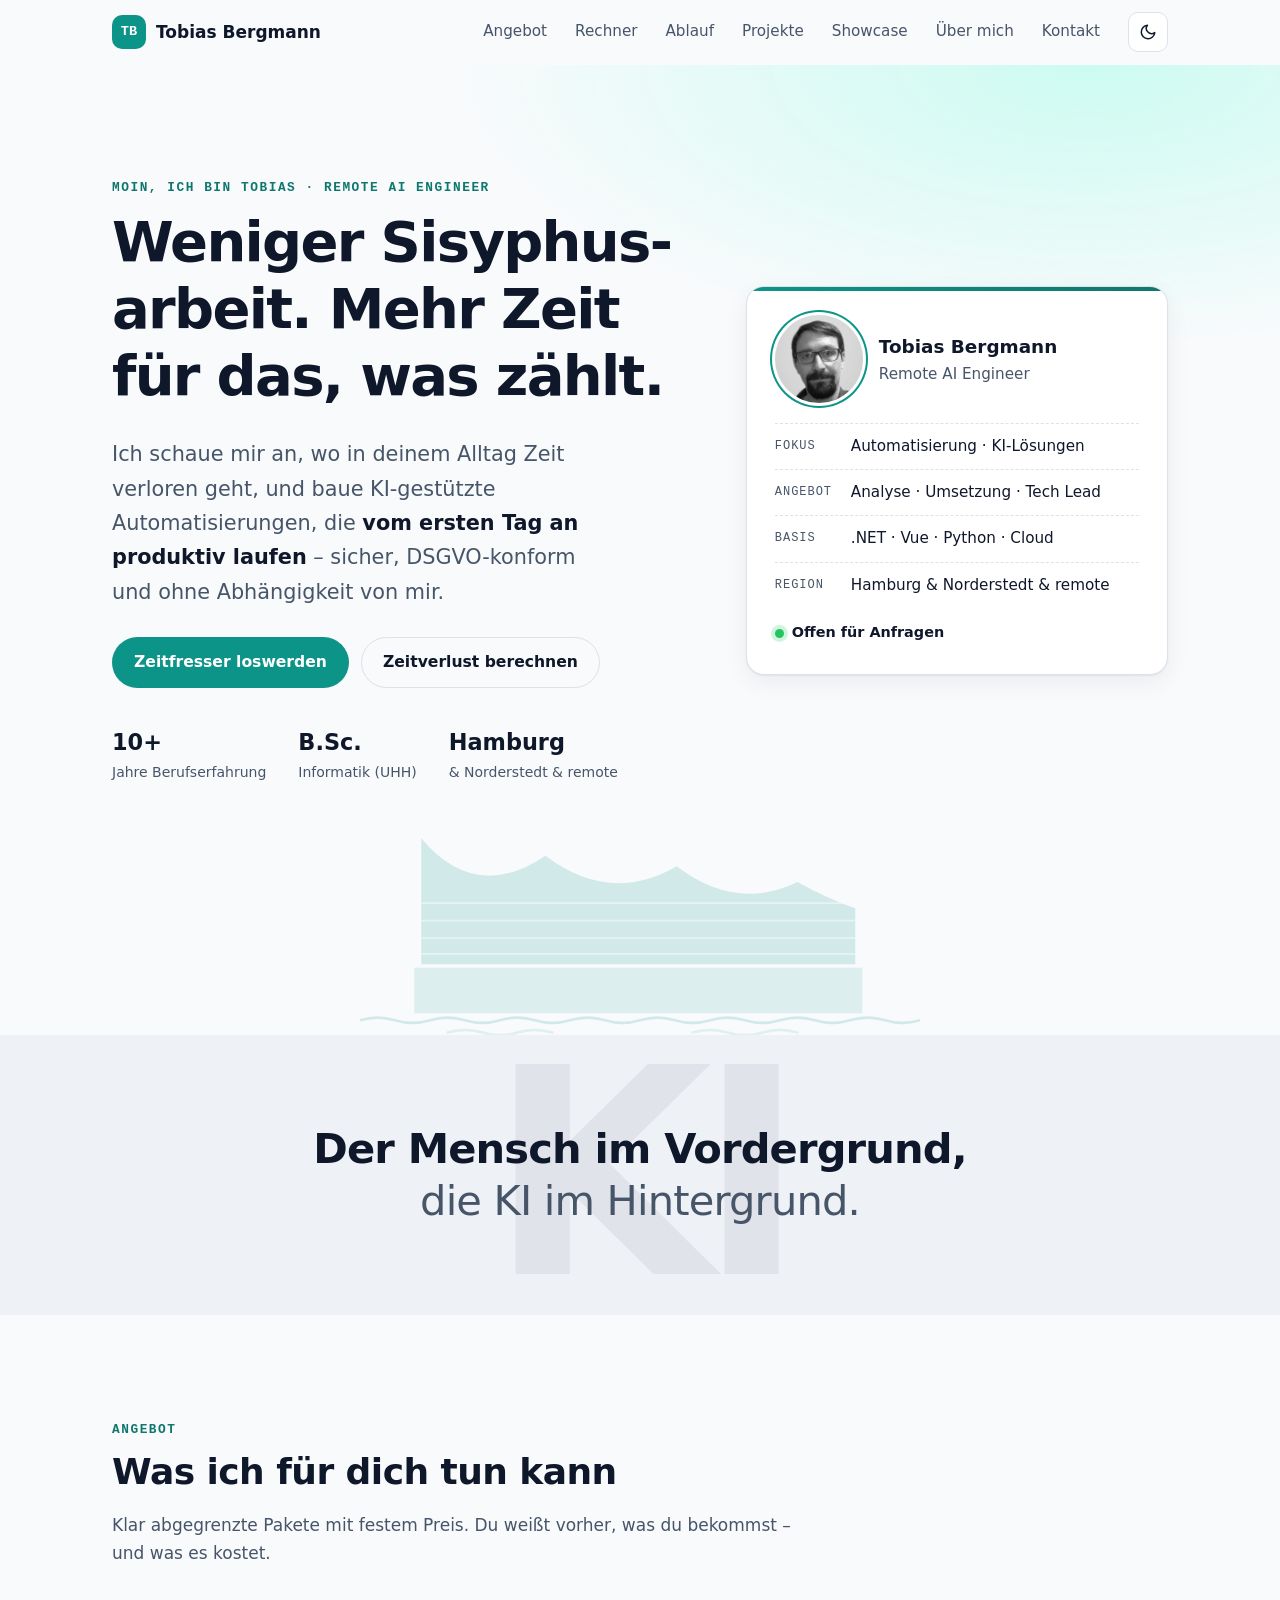
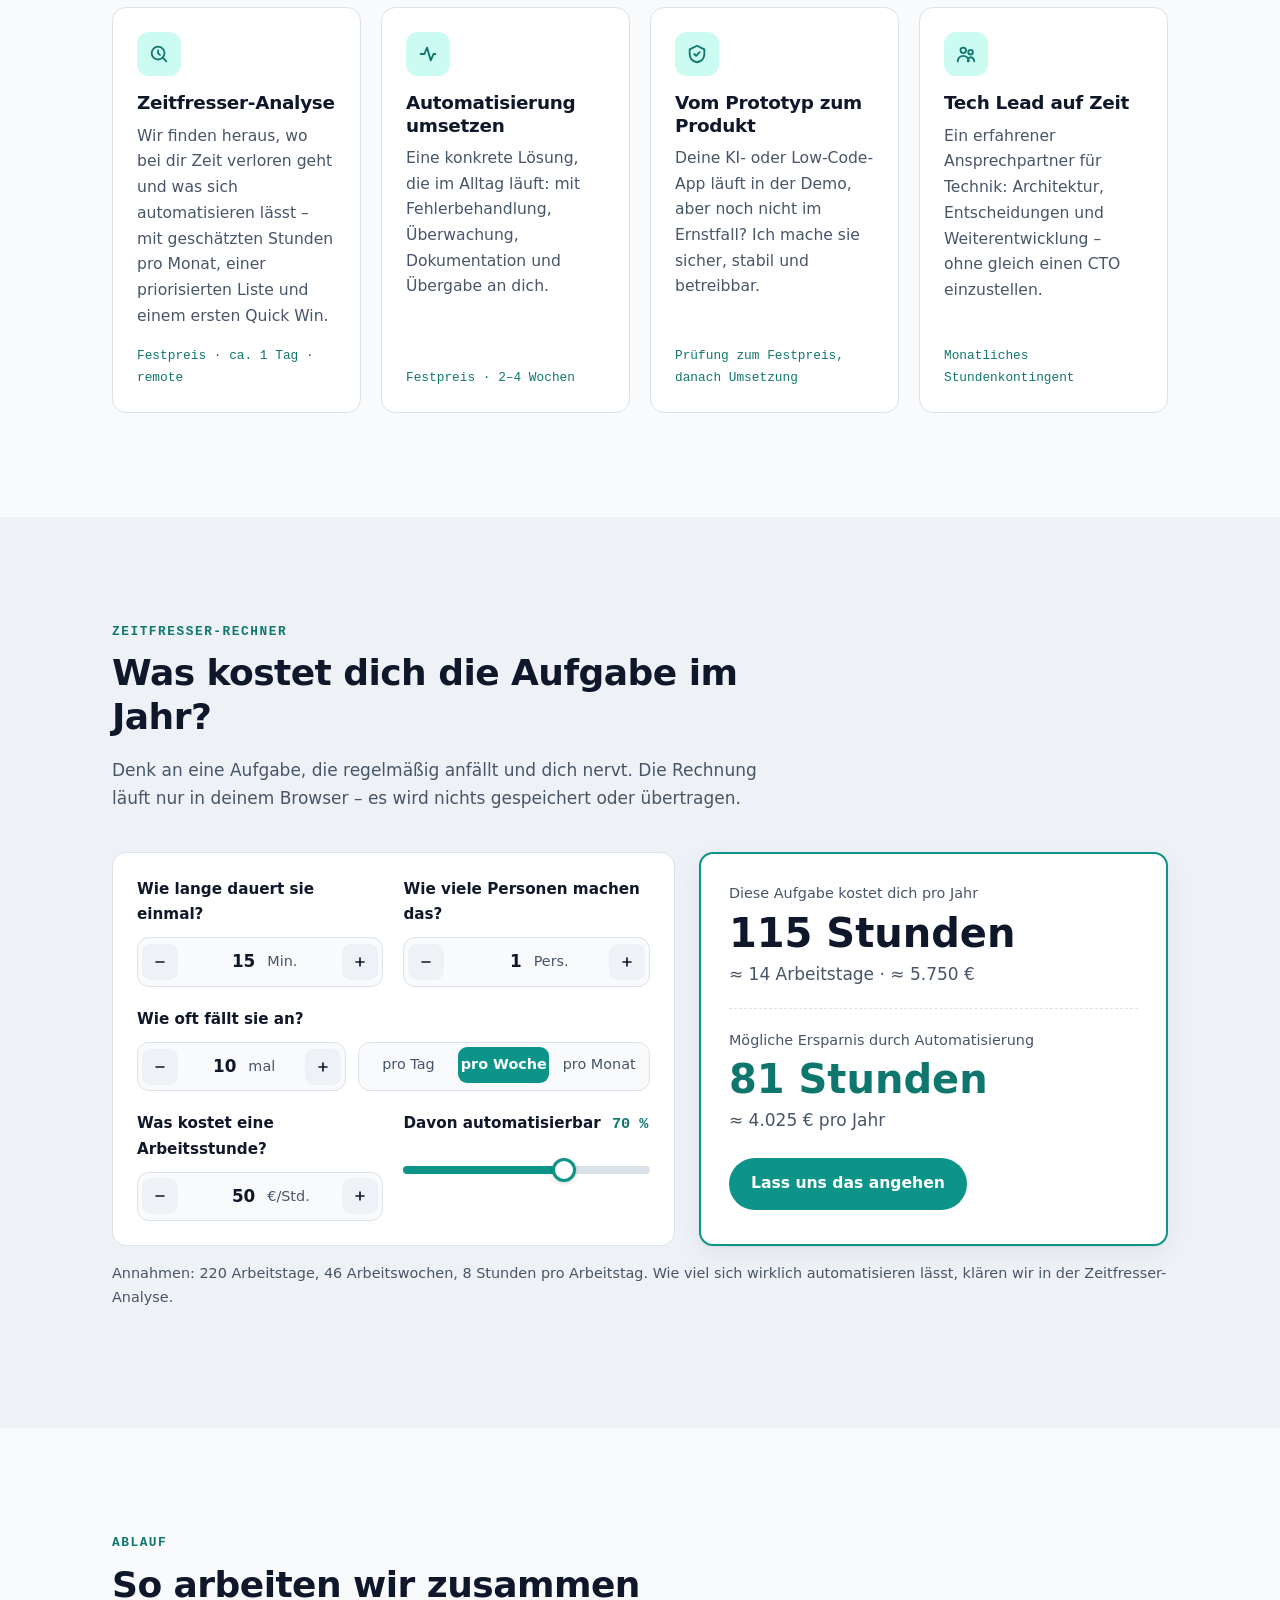
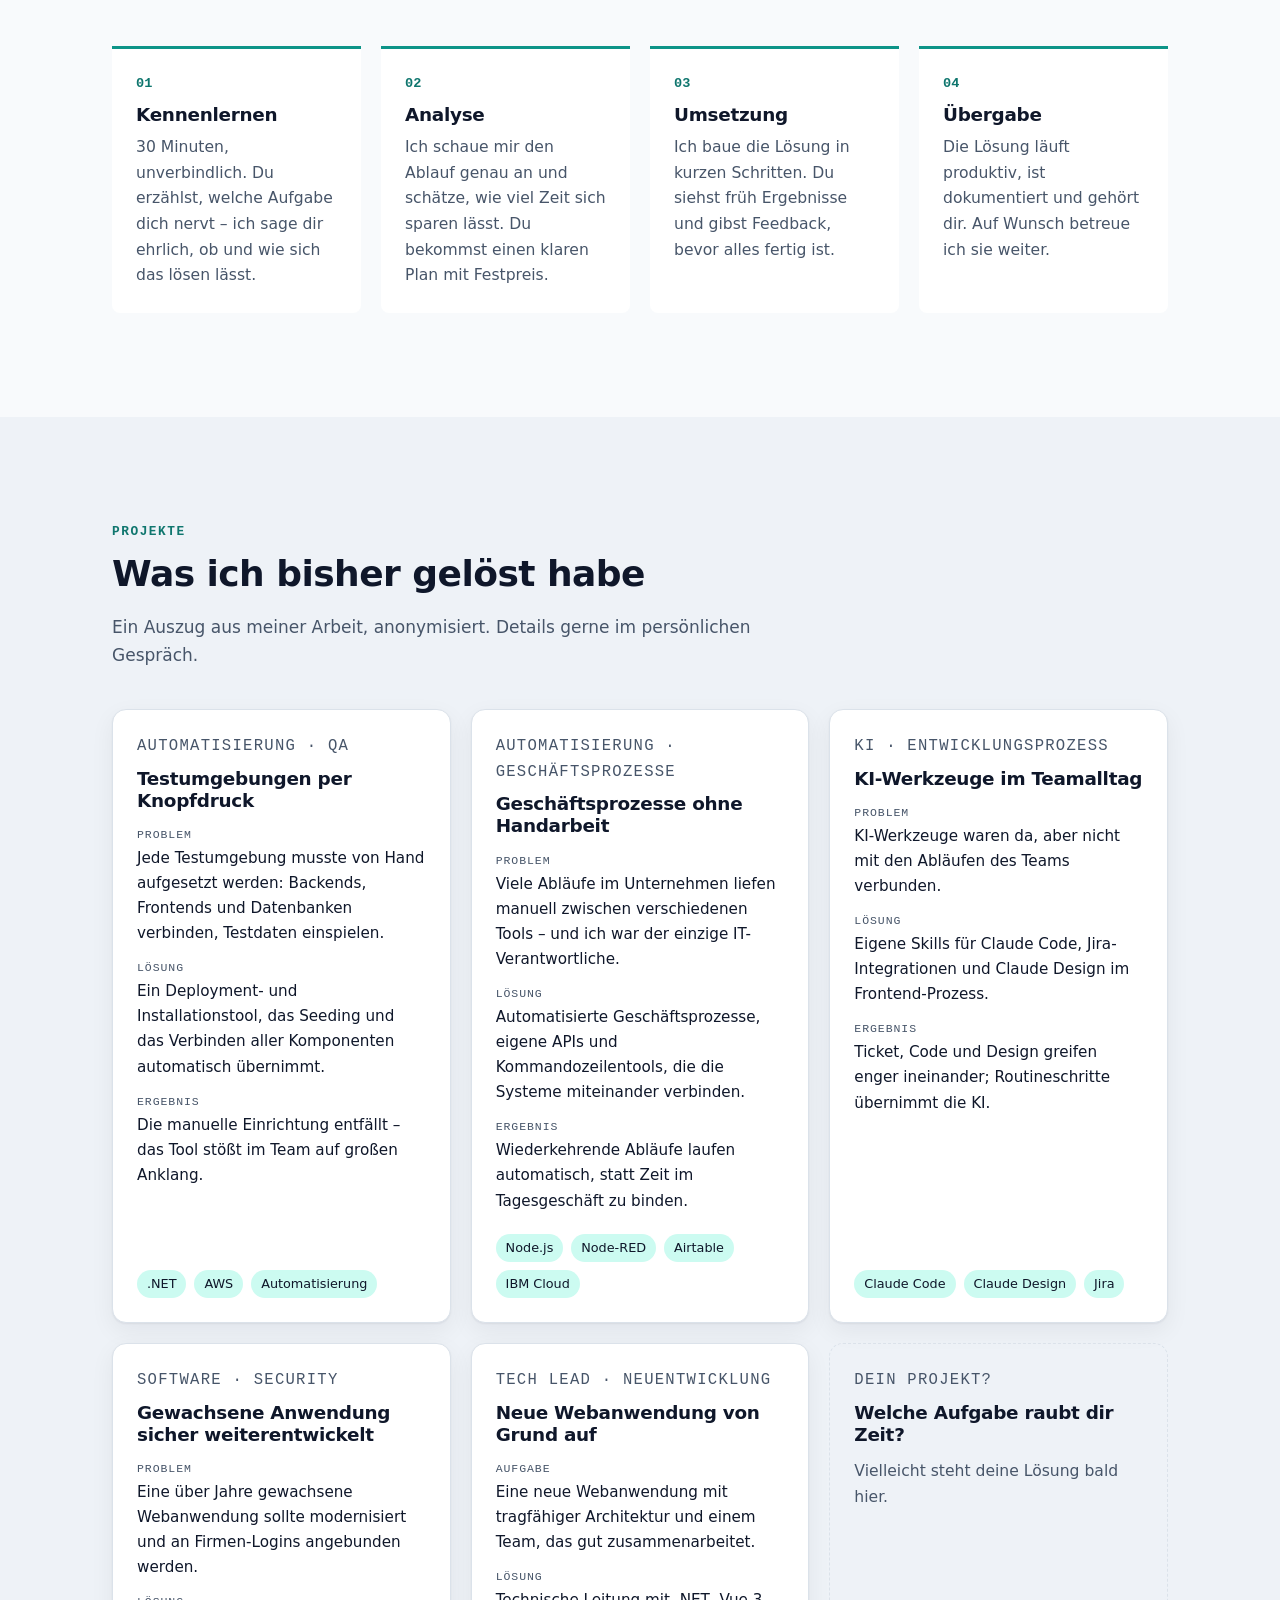
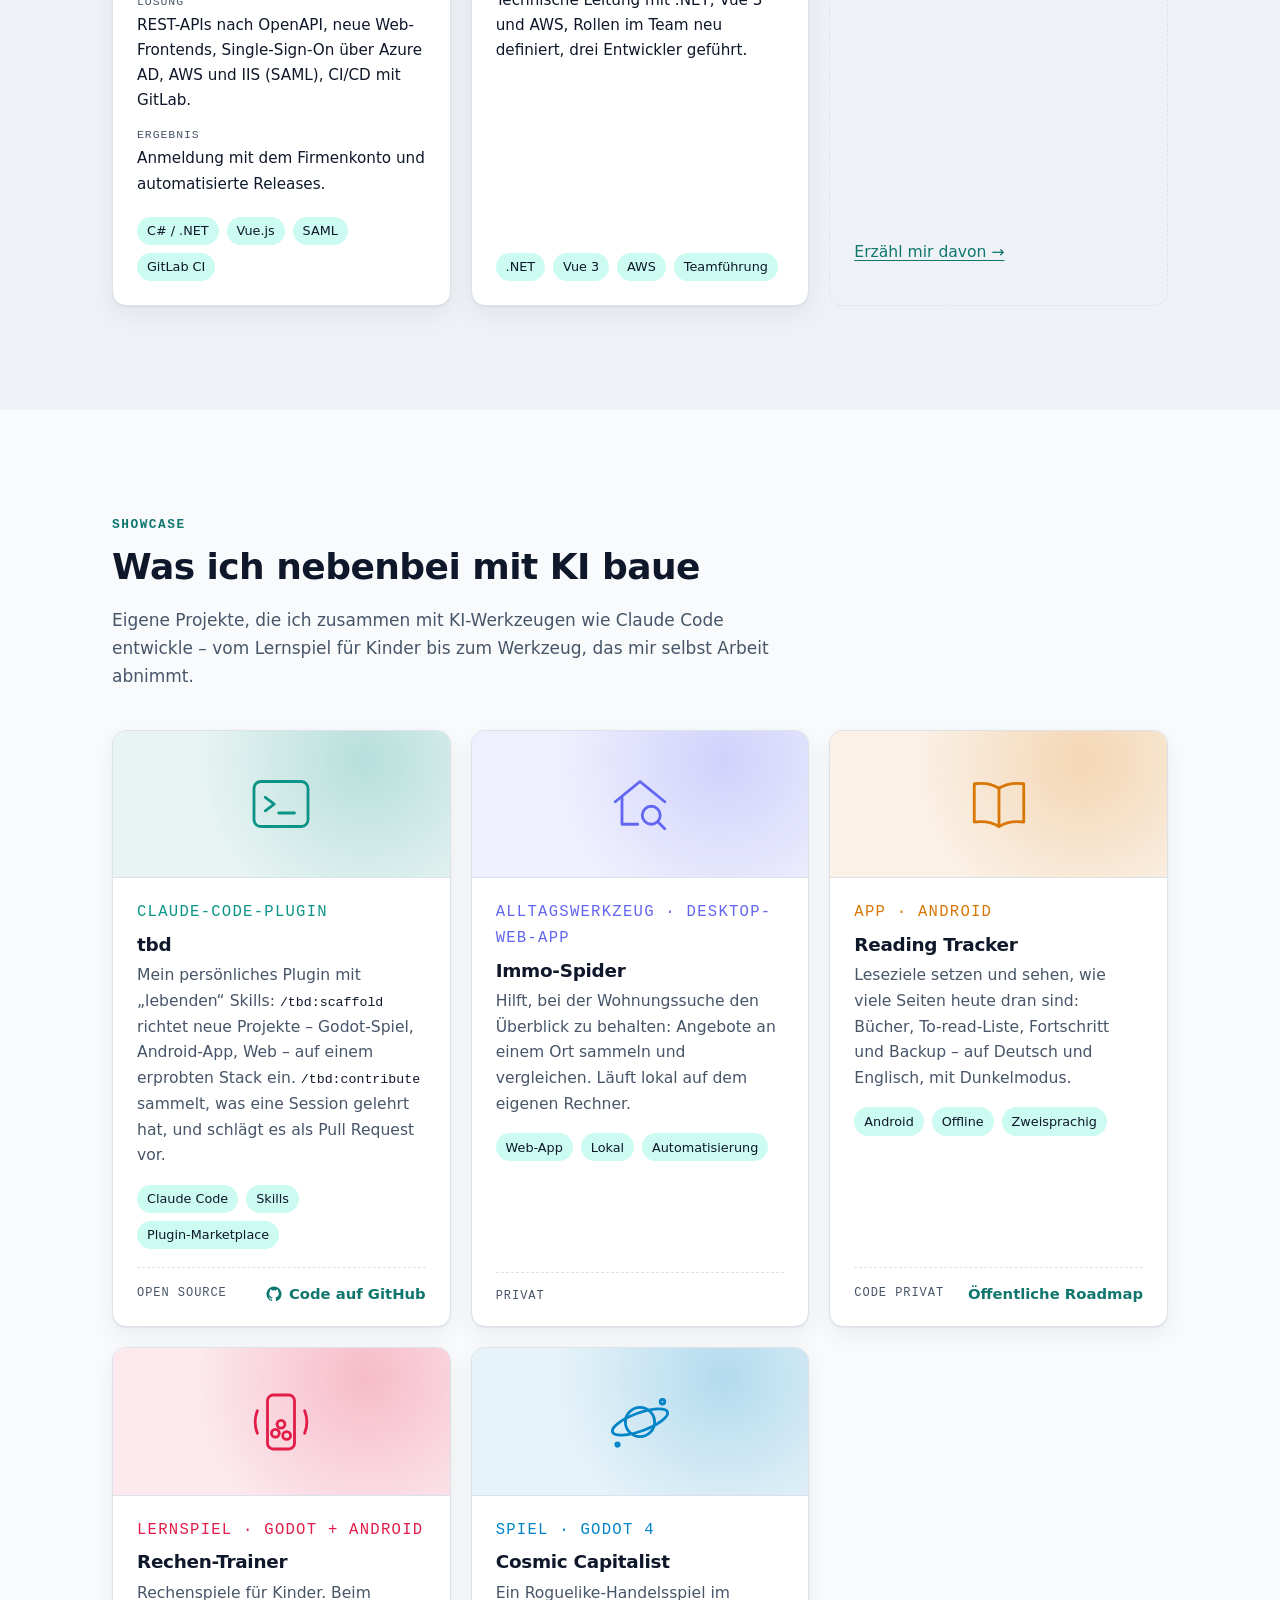
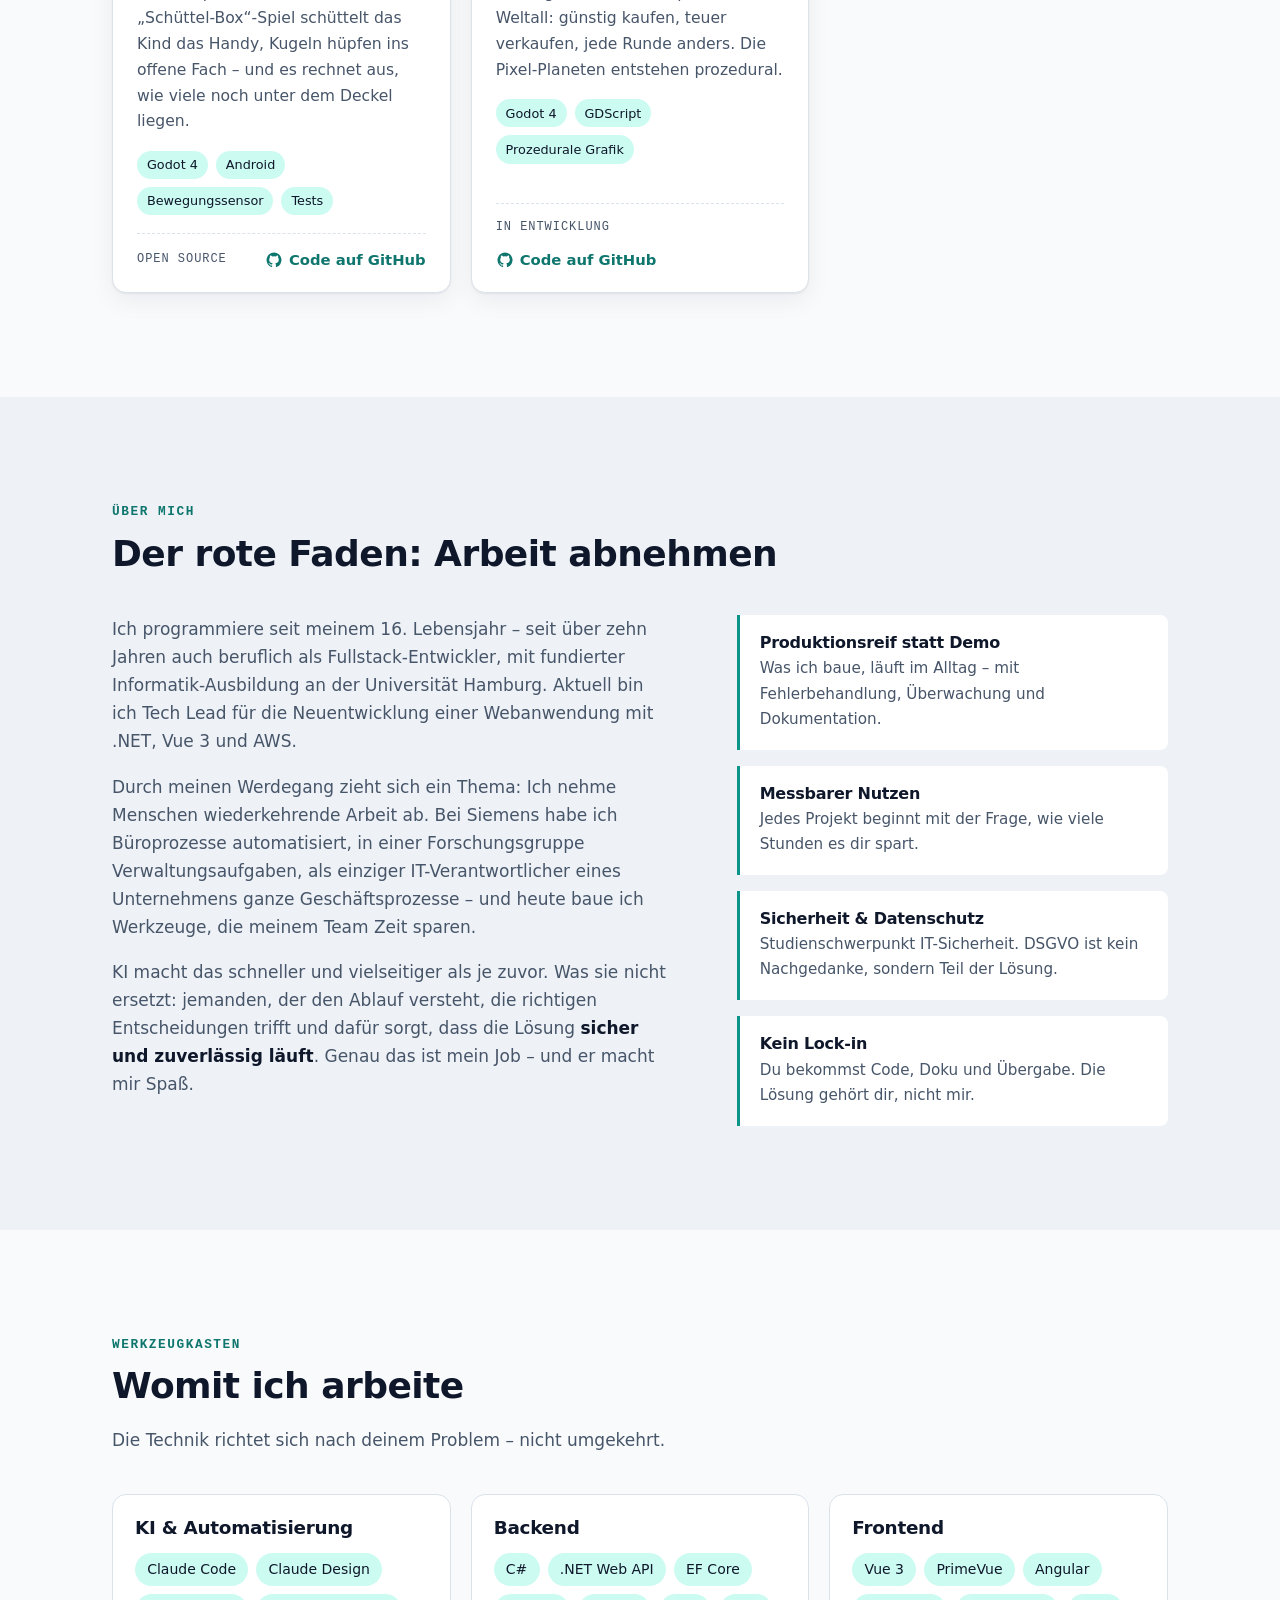
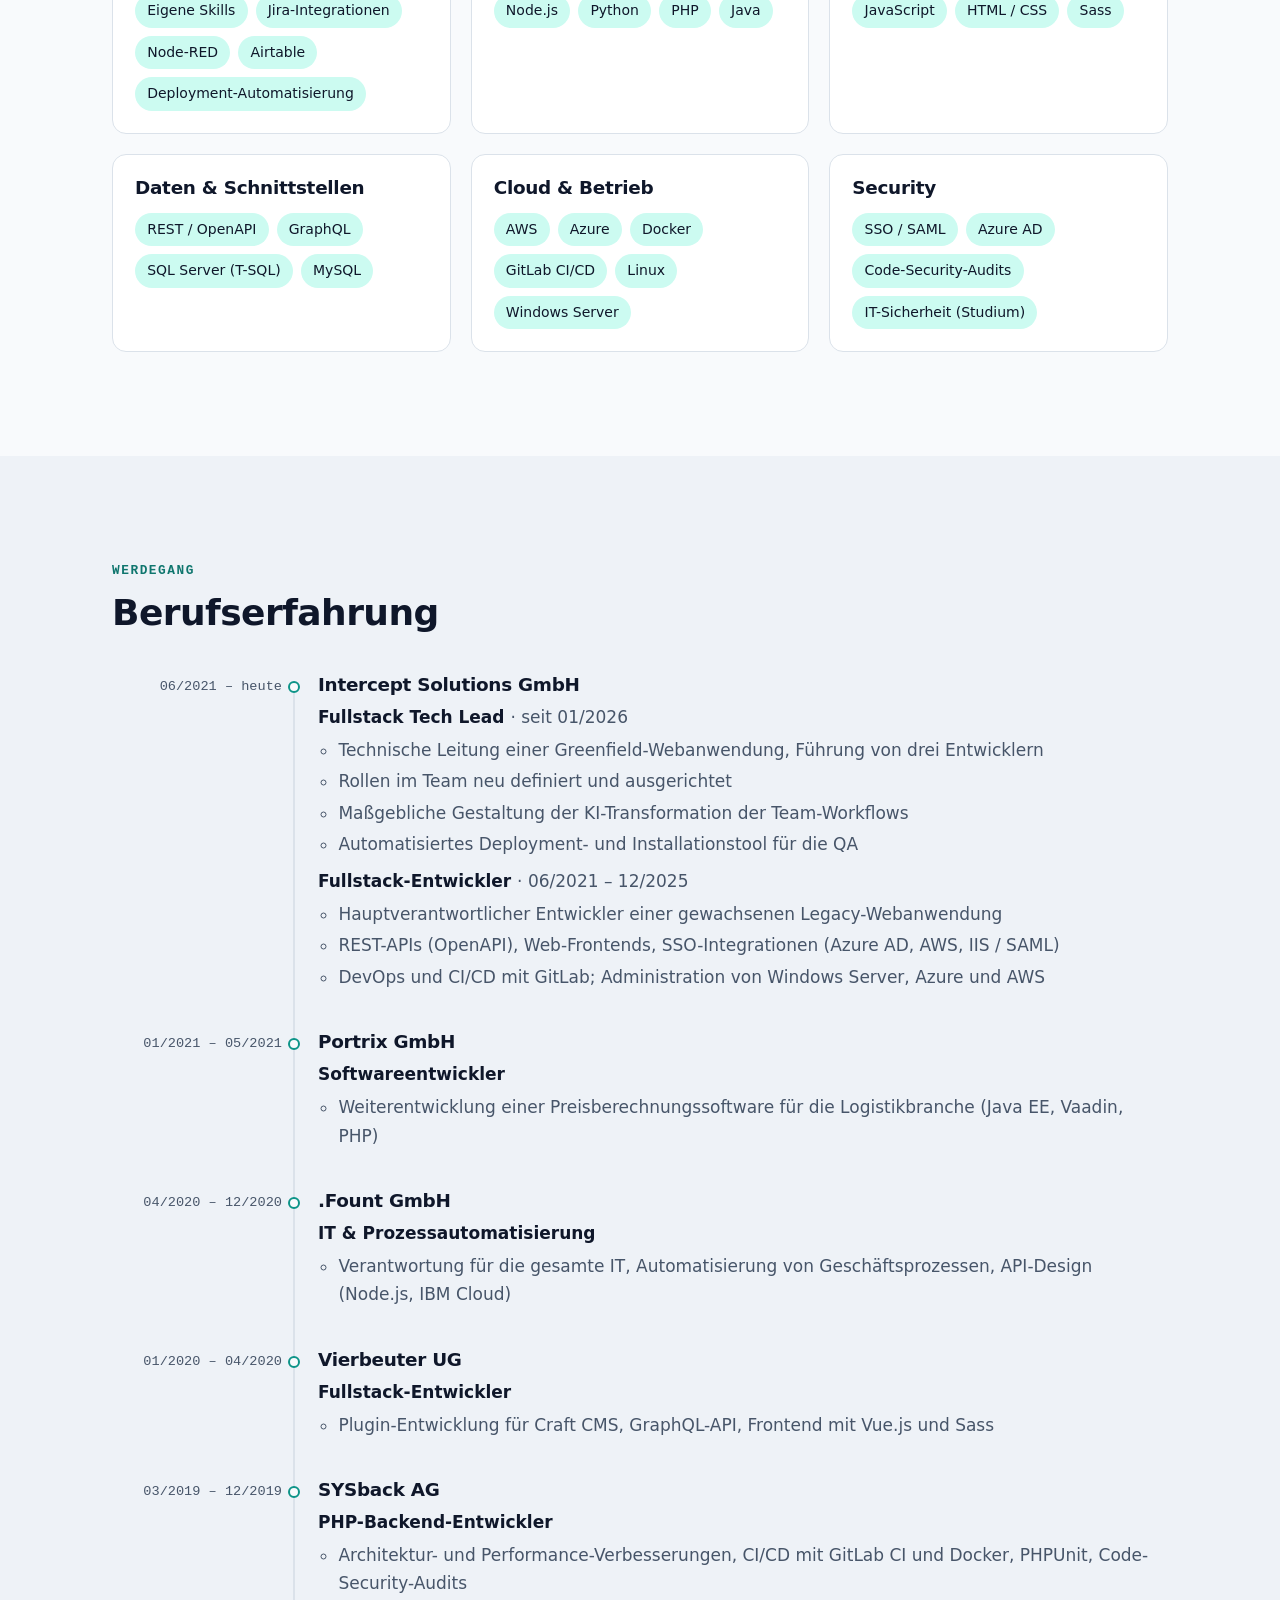
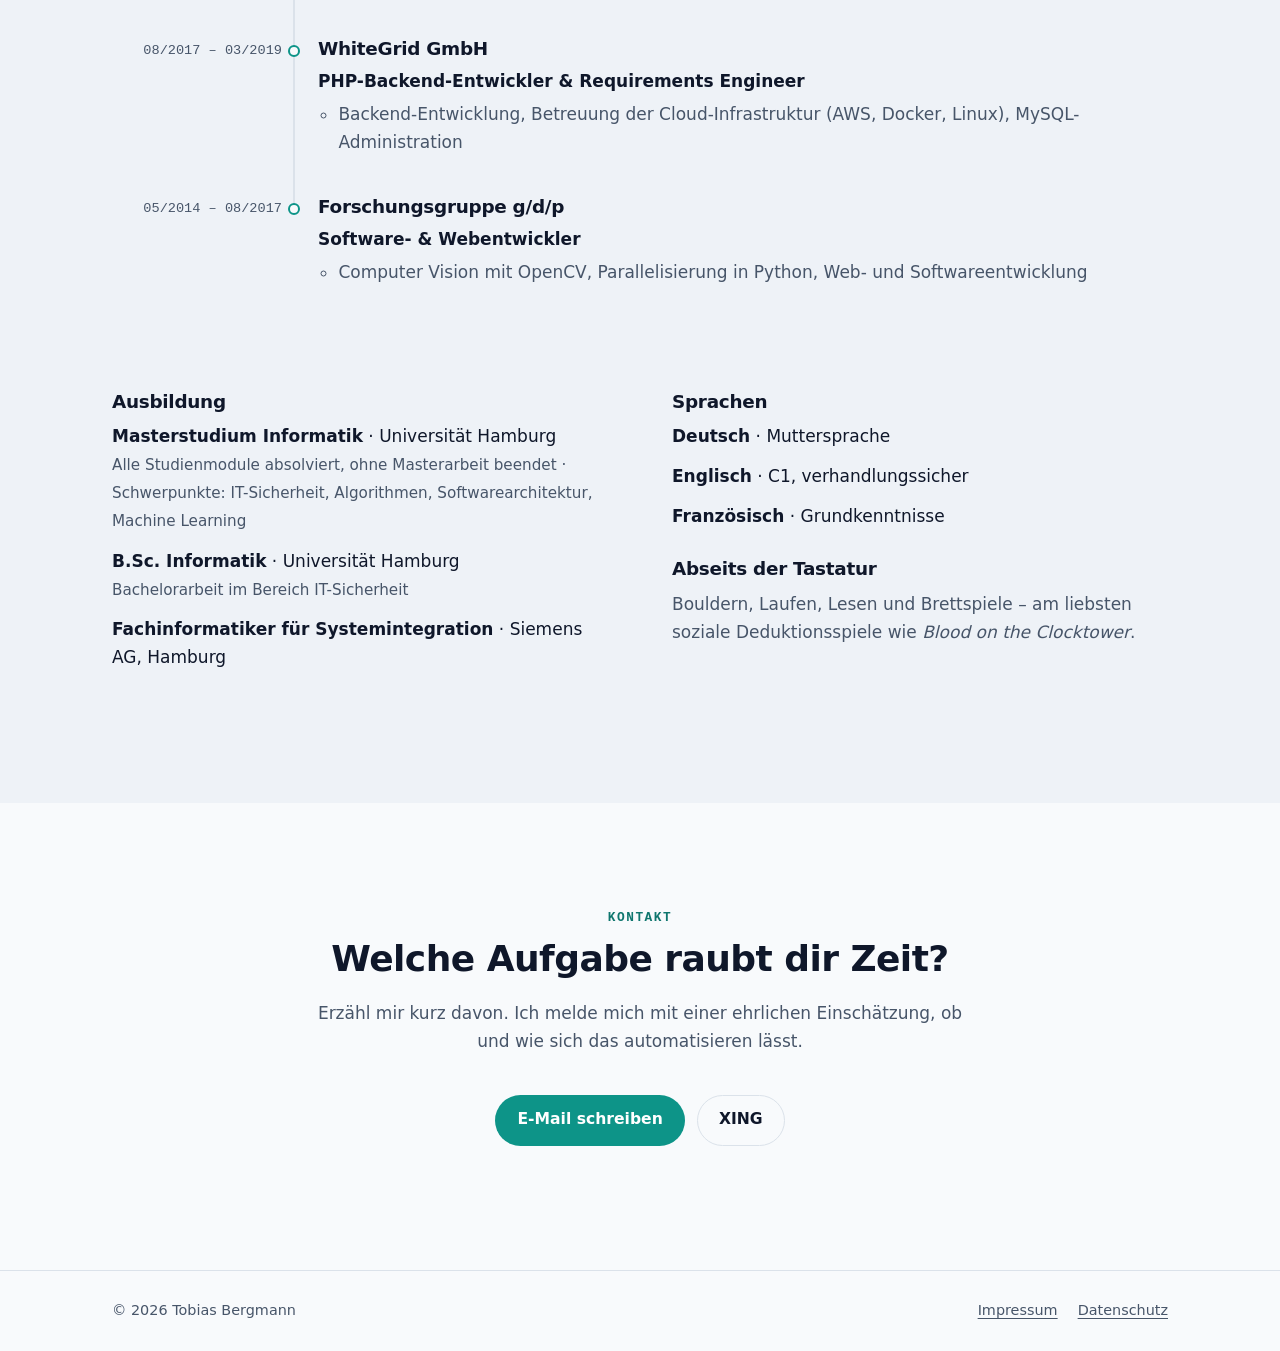
==== commit d65c7b08: "KI-Showcase mit fünf eigenen Projekten - Neuer Abschnitt "Was ich nebenbei mit KI baue": tbd, Immo-S" ====
--- a/index.html
+++ b/index.html
@@ -11,9 +11,103 @@
   <meta property="og:url" content="https://tobiasbergmann.dev/">
   <meta property="og:title" content="Tobias Bergmann – Remote AI Engineer">
   <meta property="og:description" content="Weniger Sisyphusarbeit. Mehr Zeit für das, was zählt. KI-gestützte Automatisierungen, die produktiv laufen.">
+  <meta property="og:site_name" content="Tobias Bergmann">
+  <meta property="og:locale" content="de_DE">
+  <meta property="og:image" content="https://tobiasbergmann.dev/assets/img/og-image.png">
+  <meta property="og:image:width" content="1200">
+  <meta property="og:image:height" content="630">
+  <meta property="og:image:alt" content="Tobias Bergmann – Weniger Sisyphusarbeit. Mehr Zeit für das, was zählt.">
+  <meta name="twitter:card" content="summary_large_image">
+  <script type="application/ld+json">
+  {
+    "@context": "https://schema.org",
+    "@type": "ProfessionalService",
+    "@id": "https://tobiasbergmann.dev/#service",
+    "name": "Tobias Bergmann – Remote AI Engineer",
+    "url": "https://tobiasbergmann.dev/",
+    "image": "https://tobiasbergmann.dev/assets/img/og-image.png",
+    "description": "KI-gestützte Automatisierungen und produktionsreife Prototypen – sicher, DSGVO-konform und remote aus Hamburg.",
+    "email": "kontakt@tobiasbergmann.dev",
+    "areaServed": [
+      {
+        "@type": "City",
+        "name": "Hamburg"
+      },
+      {
+        "@type": "Country",
+        "name": "Deutschland"
+      }
+    ],
+    "address": {
+      "@type": "PostalAddress",
+      "addressLocality": "Norderstedt",
+      "addressRegion": "Schleswig-Holstein",
+      "addressCountry": "DE"
+    },
+    "founder": {
+      "@type": "Person",
+      "@id": "https://tobiasbergmann.dev/#person",
+      "name": "Tobias Bergmann",
+      "jobTitle": "Remote AI Engineer",
+      "image": "https://tobiasbergmann.dev/assets/img/portrait.webp",
+      "url": "https://tobiasbergmann.dev/",
+      "sameAs": [
+        "https://www.xing.com/profile/Tobias_Bergmann63"
+      ],
+      "alumniOf": {
+        "@type": "CollegeOrUniversity",
+        "name": "Universität Hamburg"
+      },
+      "knowsAbout": [
+        "Prozessautomatisierung",
+        "Künstliche Intelligenz",
+        "C#",
+        ".NET",
+        "Vue.js",
+        "Python",
+        "IT-Sicherheit",
+        "Cloud"
+      ]
+    },
+    "hasOfferCatalog": {
+      "@type": "OfferCatalog",
+      "name": "Angebot",
+      "itemListElement": [
+        {
+          "@type": "Offer",
+          "itemOffered": {
+            "@type": "Service",
+            "name": "Zeitfresser-Analyse"
+          }
+        },
+        {
+          "@type": "Offer",
+          "itemOffered": {
+            "@type": "Service",
+            "name": "Automatisierung umsetzen"
+          }
+        },
+        {
+          "@type": "Offer",
+          "itemOffered": {
+            "@type": "Service",
+            "name": "Vom Prototyp zum Produkt"
+          }
+        },
+        {
+          "@type": "Offer",
+          "itemOffered": {
+            "@type": "Service",
+            "name": "Tech Lead auf Zeit"
+          }
+        }
+      ]
+    }
+  }
+  </script>
   <meta name="theme-color" content="#0f172a">
   <link rel="icon" href="assets/img/favicon.svg" type="image/svg+xml">
-  <link rel="stylesheet" href="css/style.css?v=20261028-2">
+  <link rel="stylesheet" href="css/style.css?v=20261101-3">
   <script>
     // Theme früh setzen, um Aufblitzen zu vermeiden
     try {
@@ -21,7 +115,7 @@
       if (t) document.documentElement.setAttribute('data-theme', t);
     } catch (e) {}
   </script>
-  <script src="js/main.js?v=20261028-2" defer></script>
+  <script src="js/main.js?v=20261101-3" defer></script>
 </head>
 <body>
   <a class="skip-link" href="#main">Zum Inhalt springen</a>
@@ -42,6 +136,7 @@
           <li><a href="#calculator">Rechner</a></li>
           <li><a href="#process">Ablauf</a></li>
           <li><a href="#projects">Projekte</a></li>
+          <li><a href="#showcase">Showcase</a></li>
           <li><a href="#about">Über mich</a></li>
           <li><a href="#contact">Kontakt</a></li>
         </ul>
@@ -361,8 +456,104 @@
       </div>
     </section>
 
+    <!-- KI-Showcase -->
+    <section class="section" id="showcase">
+      <div class="container">
+        <header class="section-header">
+          <p class="eyebrow">Showcase</p>
+          <h2>Was ich nebenbei mit KI baue</h2>
+          <p class="section-intro">
+            Eigene Projekte, die ich zusammen mit KI-Werkzeugen wie Claude Code entwickle – vom Lernspiel
+            für Kinder bis zum Werkzeug, das mir selbst Arbeit abnimmt.
+          </p>
+        </header>
+        <div class="showcase-grid">
+          <article class="showcase-card" data-tone="teal">
+            <div class="showcase-cover" aria-hidden="true">
+              <!-- Platzhalter: später durch Screenshot ersetzen -->
+              <svg viewBox="0 0 64 64"><rect x="8" y="12" width="48" height="40" rx="6"/><path d="M18 26l8 6-8 6M30 40h14"/></svg>
+            </div>
+            <div class="showcase-body">
+              <p class="project-kicker">Claude-Code-Plugin</p>
+              <h3>tbd</h3>
+              <p>Mein persönliches Plugin mit „lebenden“ Skills: <code>/tbd:scaffold</code> richtet neue Projekte – Godot-Spiel, Android-App, Web – auf einem erprobten Stack ein. <code>/tbd:contribute</code> sammelt, was eine Session gelehrt hat, und schlägt es als Pull Request vor.</p>
+              <ul class="tags tags-sm"><li>Claude Code</li><li>Skills</li><li>Plugin-Marketplace</li></ul>
+              <div class="showcase-foot">
+                <span class="showcase-status">Open Source</span>
+                <a class="showcase-link" href="https://github.com/Toastgeraet/tbd" target="_blank" rel="noopener noreferrer"><svg viewBox="0 0 24 24" aria-hidden="true"><path d="M12 2a10 10 0 0 0-3.16 19.49c.5.09.68-.22.68-.48v-1.7c-2.78.6-3.37-1.34-3.37-1.34-.45-1.16-1.11-1.47-1.11-1.47-.91-.62.07-.6.07-.6 1 .07 1.53 1.03 1.53 1.03.9 1.52 2.34 1.08 2.91.83.09-.65.35-1.08.63-1.33-2.22-.25-4.55-1.11-4.55-4.94 0-1.09.39-1.98 1.03-2.68-.1-.25-.45-1.27.1-2.64 0 0 .84-.27 2.75 1.02a9.6 9.6 0 0 1 5 0c1.91-1.29 2.75-1.02 2.75-1.02.55 1.37.2 2.39.1 2.64.64.7 1.03 1.59 1.03 2.68 0 3.84-2.34 4.68-4.57 4.93.36.31.68.92.68 1.85v2.74c0 .27.18.58.69.48A10 10 0 0 0 12 2z"/></svg>Code auf GitHub<span class="sr-only"> (öffnet in neuem Tab)</span></a>
+              </div>
+            </div>
+          </article>
+          <article class="showcase-card" data-tone="indigo">
+            <div class="showcase-cover" aria-hidden="true">
+              <!-- Platzhalter: später durch Screenshot ersetzen -->
+              <svg viewBox="0 0 64 64"><path d="M10 30L32 12l22 18"/><path d="M16 26v24h14"/><circle cx="42" cy="42" r="8"/><path d="M48 48l6 6"/></svg>
+            </div>
+            <div class="showcase-body">
+              <p class="project-kicker">Alltagswerkzeug · Desktop-Web-App</p>
+              <h3>Immo-Spider</h3>
+              <p>Hilft, bei der Wohnungssuche den Überblick zu behalten: Angebote an einem Ort sammeln und vergleichen. Läuft lokal auf dem eigenen Rechner.</p>
+              <ul class="tags tags-sm"><li>Web-App</li><li>Lokal</li><li>Automatisierung</li></ul>
+              <div class="showcase-foot">
+                <span class="showcase-status">Privat</span>
+                
+              </div>
+            </div>
+          </article>
+          <article class="showcase-card" data-tone="amber">
+            <div class="showcase-cover" aria-hidden="true">
+              <!-- Platzhalter: später durch Screenshot ersetzen -->
+              <svg viewBox="0 0 64 64"><path d="M32 18c-6-4-14-5-22-4v34c8-1 16 0 22 4 6-4 14-5 22-4V14c-8-1-16 0-22 4z"/><path d="M32 18v34"/></svg>
+            </div>
+            <div class="showcase-body">
+              <p class="project-kicker">App · Android</p>
+              <h3>Reading Tracker</h3>
+              <p>Leseziele setzen und sehen, wie viele Seiten heute dran sind: Bücher, To-read-Liste, Fortschritt und Backup – auf Deutsch und Englisch, mit Dunkelmodus.</p>
+              <ul class="tags tags-sm"><li>Android</li><li>Offline</li><li>Zweisprachig</li></ul>
+              <div class="showcase-foot">
+                <span class="showcase-status">Code privat</span>
+                <a class="showcase-link" href="https://toastgeraet.github.io/reading-tracker-roadmap/" target="_blank" rel="noopener noreferrer">Öffentliche Roadmap<span class="sr-only"> (öffnet in neuem Tab)</span></a>
+              </div>
+            </div>
+          </article>
+          <article class="showcase-card" data-tone="rose">
+            <div class="showcase-cover" aria-hidden="true">
+              <!-- Platzhalter: später durch Screenshot ersetzen -->
+              <svg viewBox="0 0 64 64"><rect x="20" y="8" width="24" height="48" rx="5"/><circle cx="27" cy="42" r="3.5"/><circle cx="37" cy="44" r="3.5"/><circle cx="32" cy="34" r="3.5"/><path d="M11 22q-4 10 0 20M53 22q4 10 0 20"/></svg>
+            </div>
+            <div class="showcase-body">
+              <p class="project-kicker">Lernspiel · Godot + Android</p>
+              <h3>Rechen-Trainer</h3>
+              <p>Rechenspiele für Kinder. Beim „Schüttel-Box“-Spiel schüttelt das Kind das Handy, Kugeln hüpfen ins offene Fach – und es rechnet aus, wie viele noch unter dem Deckel liegen.</p>
+              <ul class="tags tags-sm"><li>Godot 4</li><li>Android</li><li>Bewegungssensor</li><li>Tests</li></ul>
+              <div class="showcase-foot">
+                <span class="showcase-status">Open Source</span>
+                <a class="showcase-link" href="https://github.com/Toastgeraet/rechen-trainer" target="_blank" rel="noopener noreferrer"><svg viewBox="0 0 24 24" aria-hidden="true"><path d="M12 2a10 10 0 0 0-3.16 19.49c.5.09.68-.22.68-.48v-1.7c-2.78.6-3.37-1.34-3.37-1.34-.45-1.16-1.11-1.47-1.11-1.47-.91-.62.07-.6.07-.6 1 .07 1.53 1.03 1.53 1.03.9 1.52 2.34 1.08 2.91.83.09-.65.35-1.08.63-1.33-2.22-.25-4.55-1.11-4.55-4.94 0-1.09.39-1.98 1.03-2.68-.1-.25-.45-1.27.1-2.64 0 0 .84-.27 2.75 1.02a9.6 9.6 0 0 1 5 0c1.91-1.29 2.75-1.02 2.75-1.02.55 1.37.2 2.39.1 2.64.64.7 1.03 1.59 1.03 2.68 0 3.84-2.34 4.68-4.57 4.93.36.31.68.92.68 1.85v2.74c0 .27.18.58.69.48A10 10 0 0 0 12 2z"/></svg>Code auf GitHub<span class="sr-only"> (öffnet in neuem Tab)</span></a>
+              </div>
+            </div>
+          </article>
+          <article class="showcase-card" data-tone="sky">
+            <div class="showcase-cover" aria-hidden="true">
+              <!-- Platzhalter: später durch Screenshot ersetzen -->
+              <svg viewBox="0 0 64 64"><circle cx="32" cy="32" r="13"/><ellipse cx="32" cy="32" rx="26" ry="8" transform="rotate(-20 32 32)"/><circle cx="52" cy="14" r="2"/><circle cx="12" cy="52" r="1.5"/></svg>
+            </div>
+            <div class="showcase-body">
+              <p class="project-kicker">Spiel · Godot 4</p>
+              <h3>Cosmic Capitalist</h3>
+              <p>Ein Roguelike-Handelsspiel im Weltall: günstig kaufen, teuer verkaufen, jede Runde anders. Die Pixel-Planeten entstehen prozedural.</p>
+              <ul class="tags tags-sm"><li>Godot 4</li><li>GDScript</li><li>Prozedurale Grafik</li></ul>
+              <div class="showcase-foot">
+                <span class="showcase-status">In Entwicklung</span>
+                <a class="showcase-link" href="https://github.com/Toastgeraet/cosmic-capitalist" target="_blank" rel="noopener noreferrer"><svg viewBox="0 0 24 24" aria-hidden="true"><path d="M12 2a10 10 0 0 0-3.16 19.49c.5.09.68-.22.68-.48v-1.7c-2.78.6-3.37-1.34-3.37-1.34-.45-1.16-1.11-1.47-1.11-1.47-.91-.62.07-.6.07-.6 1 .07 1.53 1.03 1.53 1.03.9 1.52 2.34 1.08 2.91.83.09-.65.35-1.08.63-1.33-2.22-.25-4.55-1.11-4.55-4.94 0-1.09.39-1.98 1.03-2.68-.1-.25-.45-1.27.1-2.64 0 0 .84-.27 2.75 1.02a9.6 9.6 0 0 1 5 0c1.91-1.29 2.75-1.02 2.75-1.02.55 1.37.2 2.39.1 2.64.64.7 1.03 1.59 1.03 2.68 0 3.84-2.34 4.68-4.57 4.93.36.31.68.92.68 1.85v2.74c0 .27.18.58.69.48A10 10 0 0 0 12 2z"/></svg>Code auf GitHub<span class="sr-only"> (öffnet in neuem Tab)</span></a>
+              </div>
+            </div>
+          </article>
+        </div>
+      </div>
+    </section>
+
     <!-- Über mich -->
-    <section class="section" id="about">
+    <section class="section section-alt" id="about">
       <div class="container">
         <header class="section-header">
           <p class="eyebrow">Über mich</p>
@@ -410,7 +601,7 @@
     </section>
 
     <!-- Werkzeugkasten -->
-    <section class="section section-alt" id="skills">
+    <section class="section" id="skills">
       <div class="container">
         <header class="section-header">
           <p class="eyebrow">Werkzeugkasten</p>
@@ -459,7 +650,7 @@
     </section>
 
     <!-- Werdegang -->
-    <section class="section" id="experience">
+    <section class="section section-alt" id="experience">
       <div class="container">
         <header class="section-header">
           <p class="eyebrow">Werdegang</p>
@@ -560,7 +751,7 @@
     </section>
 
     <!-- Kontakt -->
-    <section class="section section-alt" id="contact">
+    <section class="section" id="contact">
       <div class="container contact">
         <header class="section-header">
           <p class="eyebrow">Kontakt</p>
--- a/css/style.css
+++ b/css/style.css
@@ -240,6 +240,7 @@
   text-decoration: none;
   color: var(--text);
   font-weight: 700;
+  white-space: nowrap;
   margin-right: auto;
 }
 
@@ -270,6 +271,7 @@
   text-decoration: none;
   font-size: 0.95rem;
   font-weight: 500;
+  white-space: nowrap;
 }
 .nav-list a:hover,
 .nav-list a.is-active {
@@ -334,7 +336,7 @@
 :root[data-theme="dark"] .theme-toggle .icon-sun { display: block; }
 :root[data-theme="dark"] .theme-toggle .icon-moon { display: none; }
 
-@media (max-width: 860px) {
+@media (max-width: 1024px) {
   .nav-toggle { display: inline-grid; }
   .site-nav { order: 2; }
   .theme-toggle { order: 1; }
@@ -907,6 +909,100 @@
 }
 .step p { margin: 0; color: var(--text-muted); font-size: 0.975rem; }
 
+/* KI-Showcase */
+.showcase-grid {
+  display: grid;
+  grid-template-columns: repeat(auto-fill, minmax(min(100%, 320px), 1fr));
+  gap: 20px;
+}
+.showcase-card {
+  --tone: var(--accent);
+  display: flex;
+  flex-direction: column;
+  overflow: hidden;
+  background: var(--surface);
+  border: 1px solid var(--border);
+  border-radius: var(--radius);
+  box-shadow: var(--shadow);
+  transition: transform 0.2s ease, border-color 0.2s ease;
+}
+.showcase-card:hover { transform: translateY(-2px); border-color: var(--tone); }
+.showcase-card[data-tone="indigo"] { --tone: #6366f1; }
+.showcase-card[data-tone="amber"] { --tone: #d97706; }
+.showcase-card[data-tone="rose"] { --tone: #e11d48; }
+.showcase-card[data-tone="sky"] { --tone: #0284c7; }
+@media (prefers-color-scheme: dark) {
+  :root:not([data-theme="light"]) .showcase-card[data-tone="indigo"] { --tone: #818cf8; }
+  :root:not([data-theme="light"]) .showcase-card[data-tone="amber"] { --tone: #fbbf24; }
+  :root:not([data-theme="light"]) .showcase-card[data-tone="rose"] { --tone: #fb7185; }
+  :root:not([data-theme="light"]) .showcase-card[data-tone="sky"] { --tone: #38bdf8; }
+}
+:root[data-theme="dark"] .showcase-card[data-tone="indigo"] { --tone: #818cf8; }
+:root[data-theme="dark"] .showcase-card[data-tone="amber"] { --tone: #fbbf24; }
+:root[data-theme="dark"] .showcase-card[data-tone="rose"] { --tone: #fb7185; }
+:root[data-theme="dark"] .showcase-card[data-tone="sky"] { --tone: #38bdf8; }
+
+.showcase-cover {
+  display: grid;
+  place-items: center;
+  aspect-ratio: 16 / 7;
+  color: var(--tone);
+  background:
+    radial-gradient(circle at 75% 20%, color-mix(in srgb, var(--tone) 22%, transparent), transparent 60%),
+    color-mix(in srgb, var(--tone) 10%, var(--surface));
+  border-bottom: 1px solid var(--border);
+}
+.showcase-cover svg {
+  width: 72px;
+  height: 72px;
+  fill: none;
+  stroke: currentColor;
+  stroke-width: 2.5;
+  stroke-linecap: round;
+  stroke-linejoin: round;
+}
+.showcase-cover img { width: 100%; height: 100%; object-fit: cover; display: block; }
+
+.showcase-body {
+  display: flex;
+  flex-direction: column;
+  flex: 1;
+  padding: 22px 24px 20px;
+}
+.showcase-body .project-kicker { color: var(--tone); }
+.showcase-body h3 { margin-bottom: 0.4em; }
+.showcase-body p { color: var(--text-muted); font-size: 0.975rem; }
+.showcase-body code { font-size: 0.85em; color: var(--text); }
+.showcase-body .tags { margin-bottom: 18px; }
+
+.showcase-foot {
+  display: flex;
+  flex-wrap: wrap;
+  align-items: center;
+  justify-content: space-between;
+  gap: 10px 16px;
+  margin-top: auto;
+  padding-top: 14px;
+  border-top: 1px dashed var(--border);
+}
+.showcase-status {
+  font-family: var(--font-mono);
+  font-size: 0.75rem;
+  text-transform: uppercase;
+  letter-spacing: 0.08em;
+  color: var(--text-muted);
+}
+.showcase-link {
+  display: inline-flex;
+  align-items: center;
+  gap: 6px;
+  font-weight: 600;
+  font-size: 0.925rem;
+  text-decoration: none;
+}
+.showcase-link:hover { text-decoration: underline; }
+.showcase-link svg { width: 18px; height: 18px; fill: currentColor; }
+
 /* Werdegang */
 .timeline {
   --date-w: 170px;
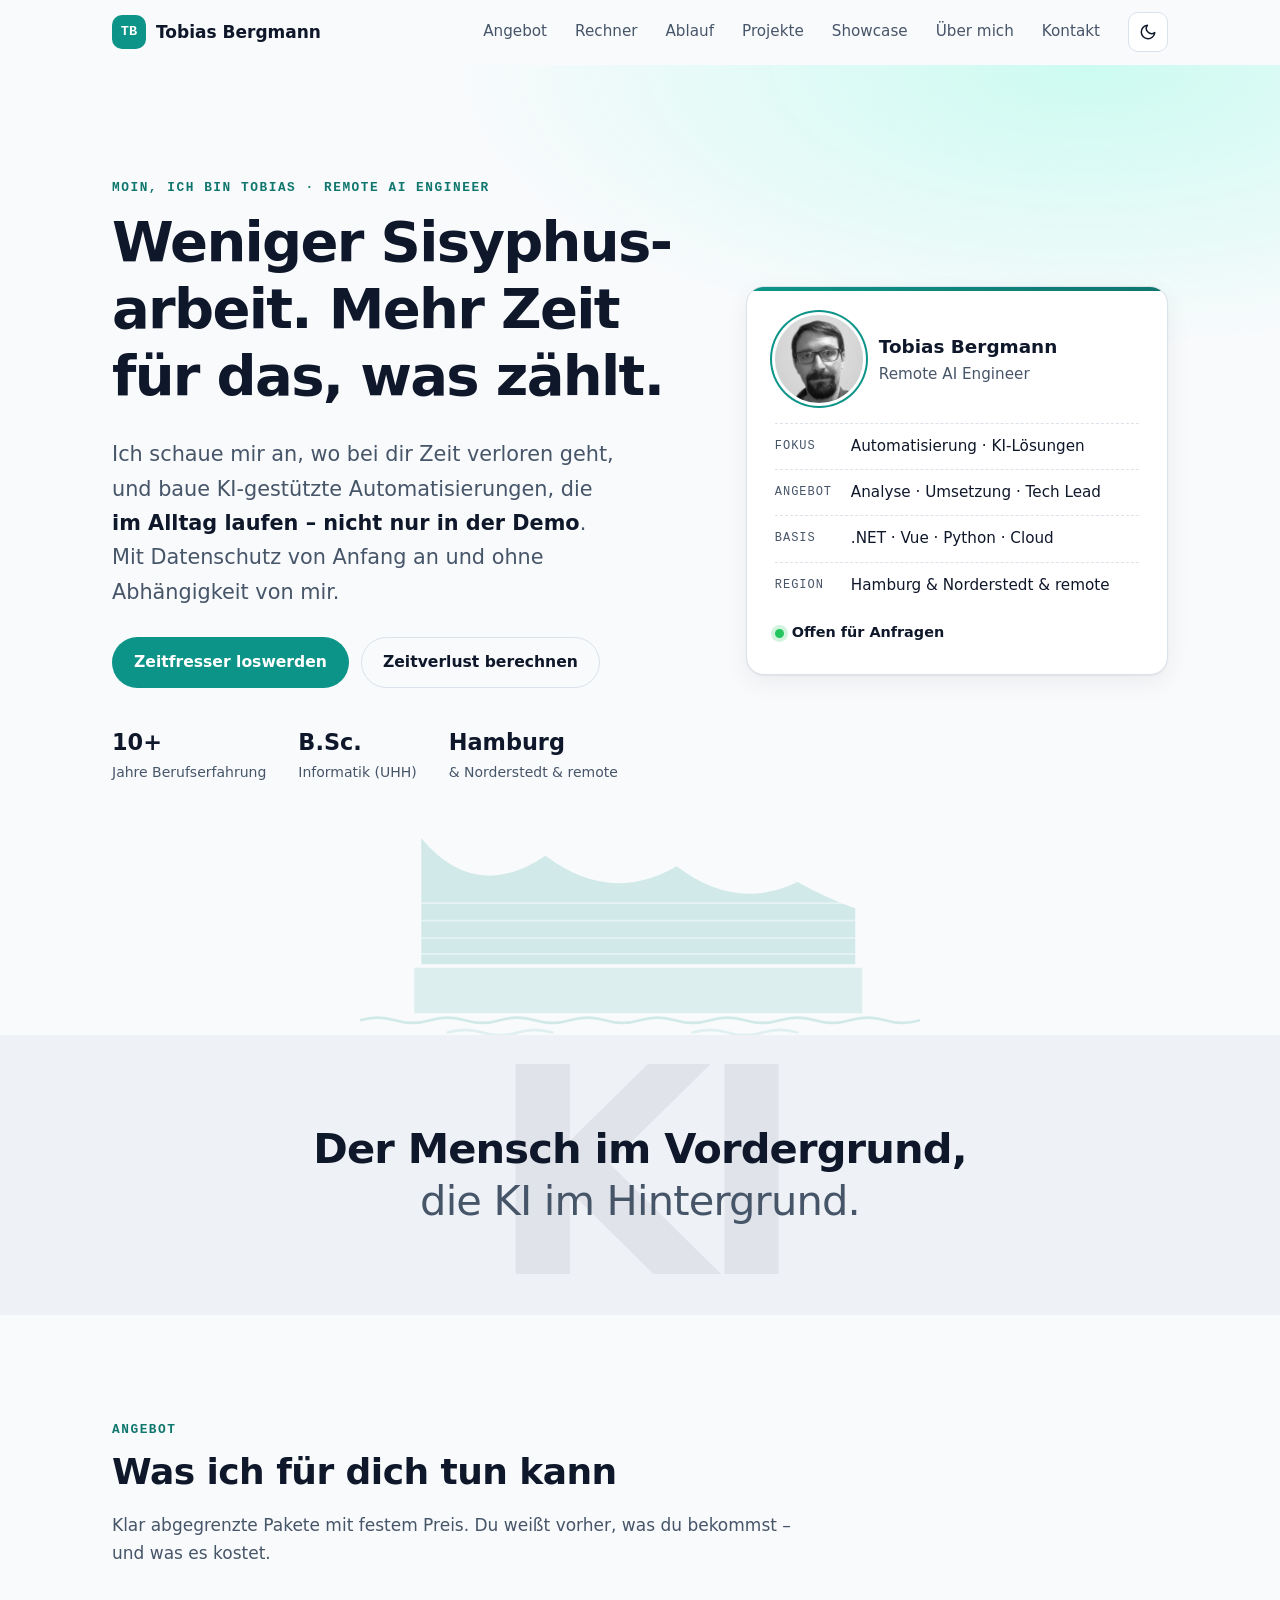
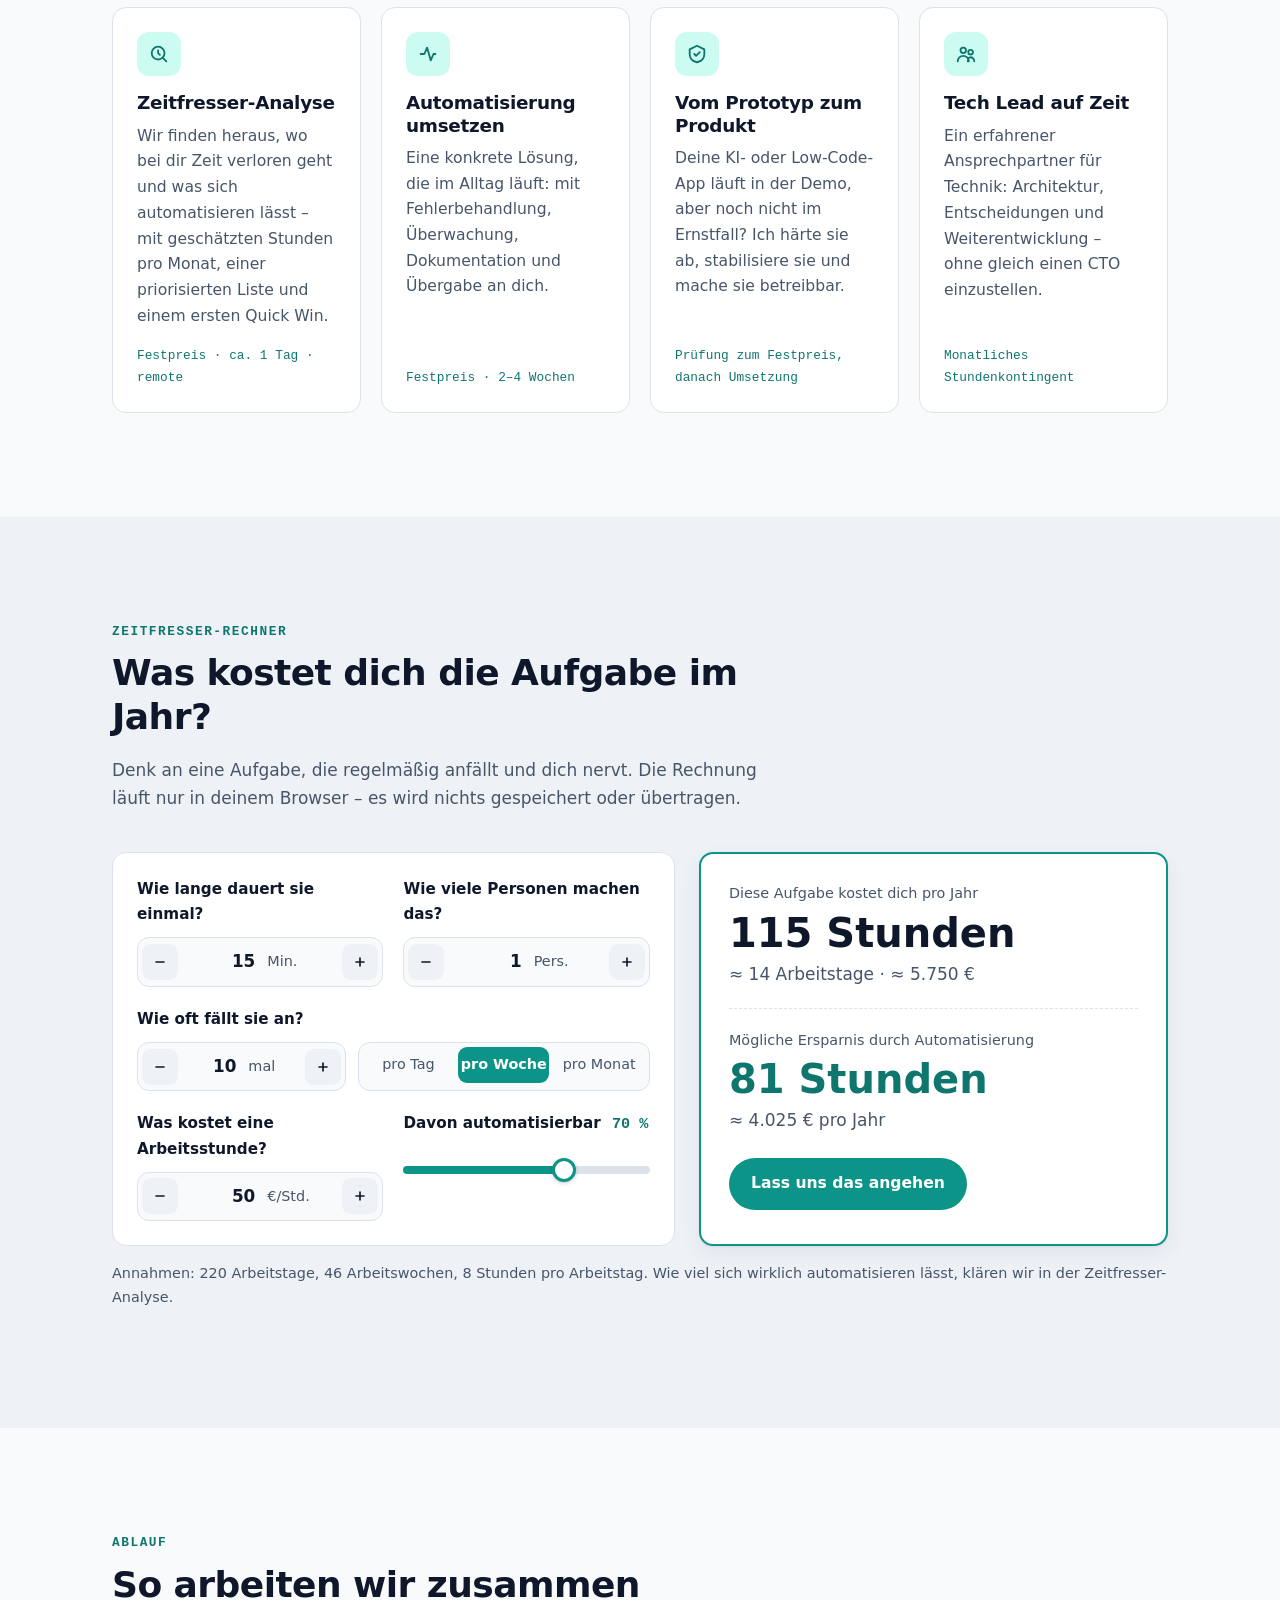
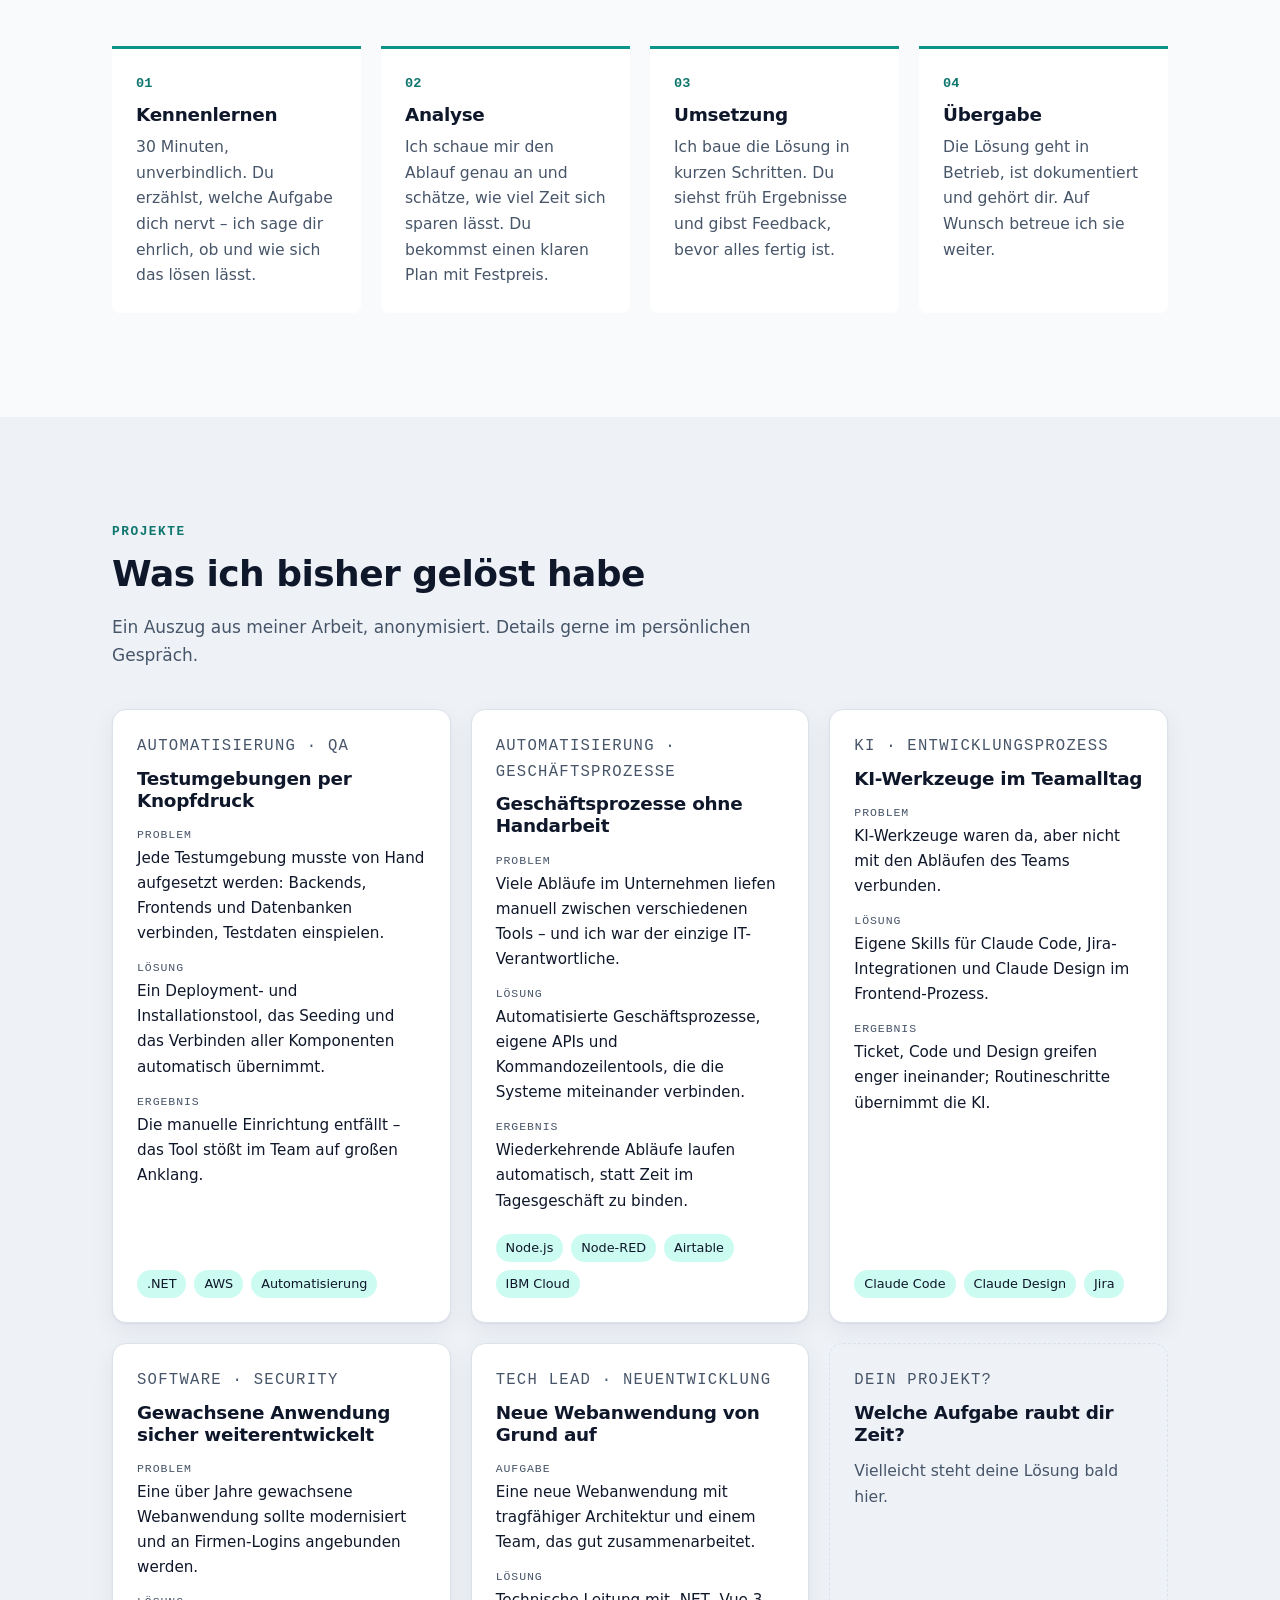
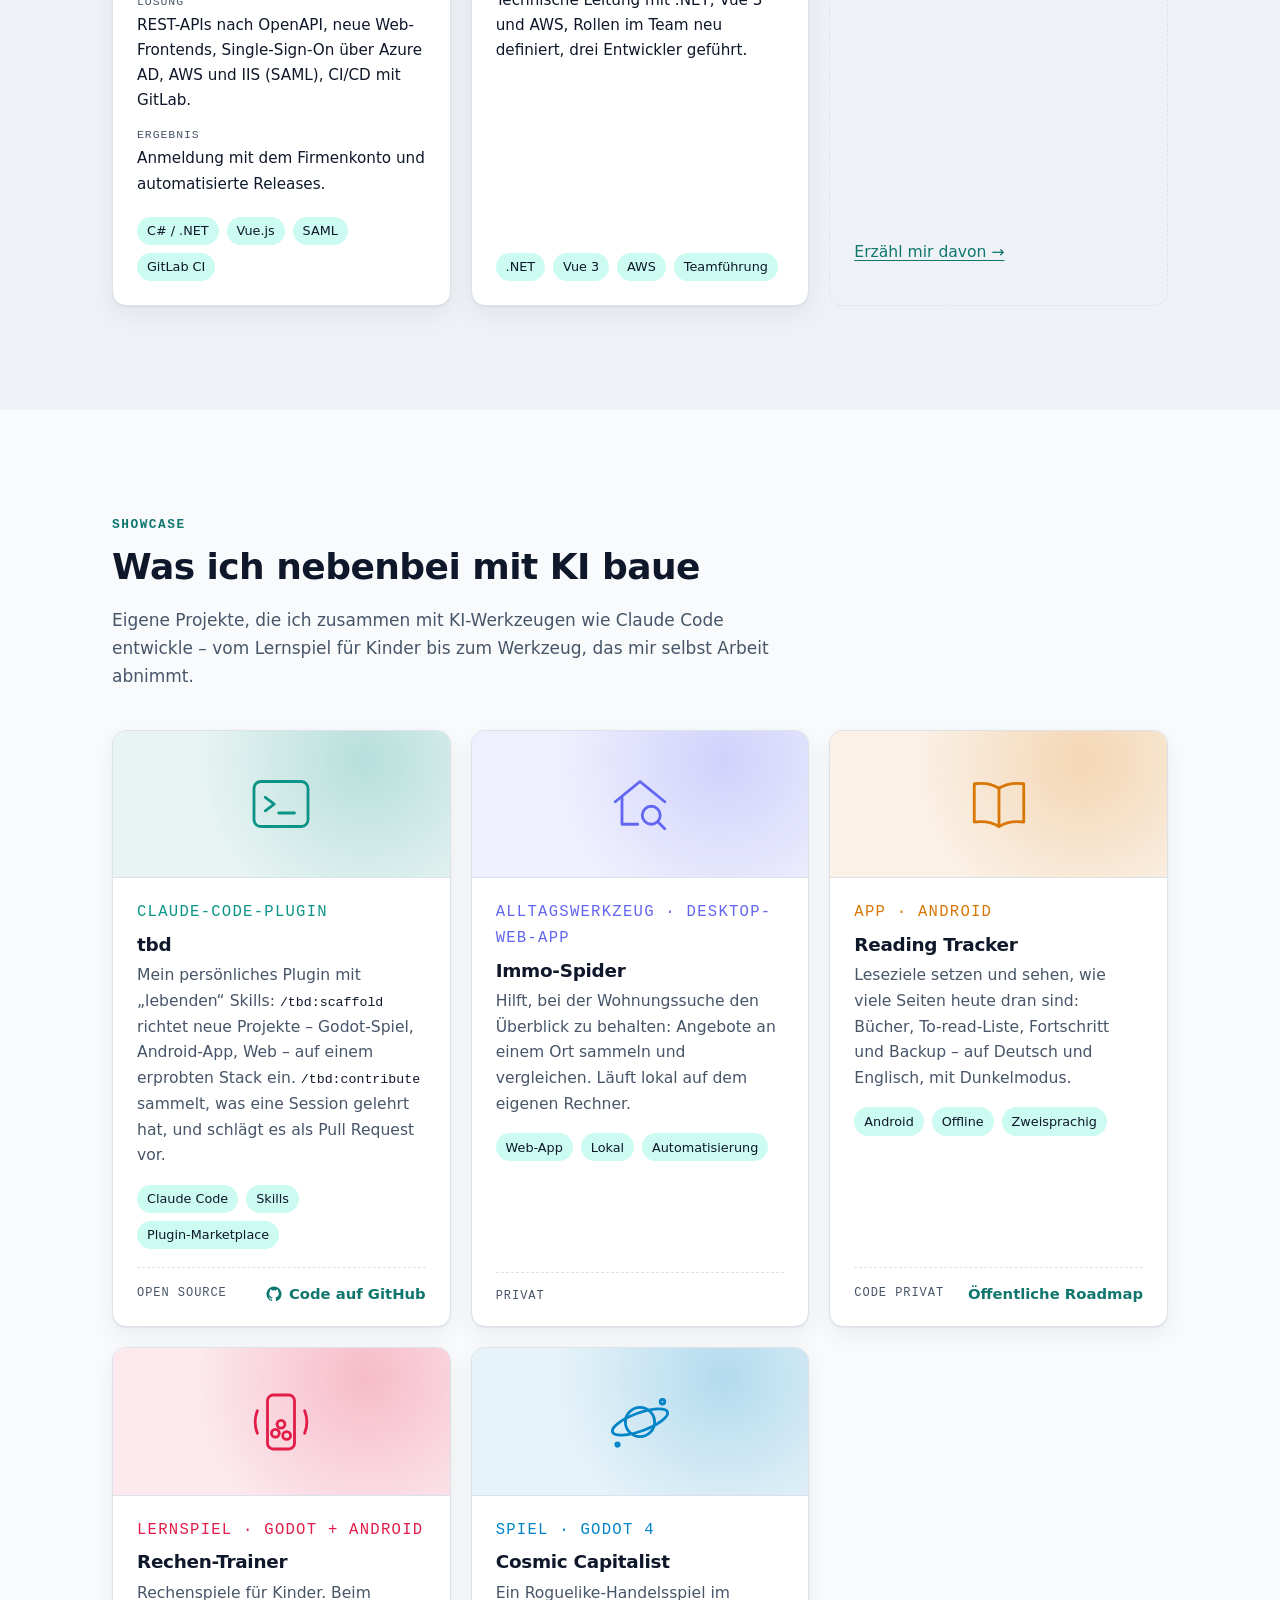
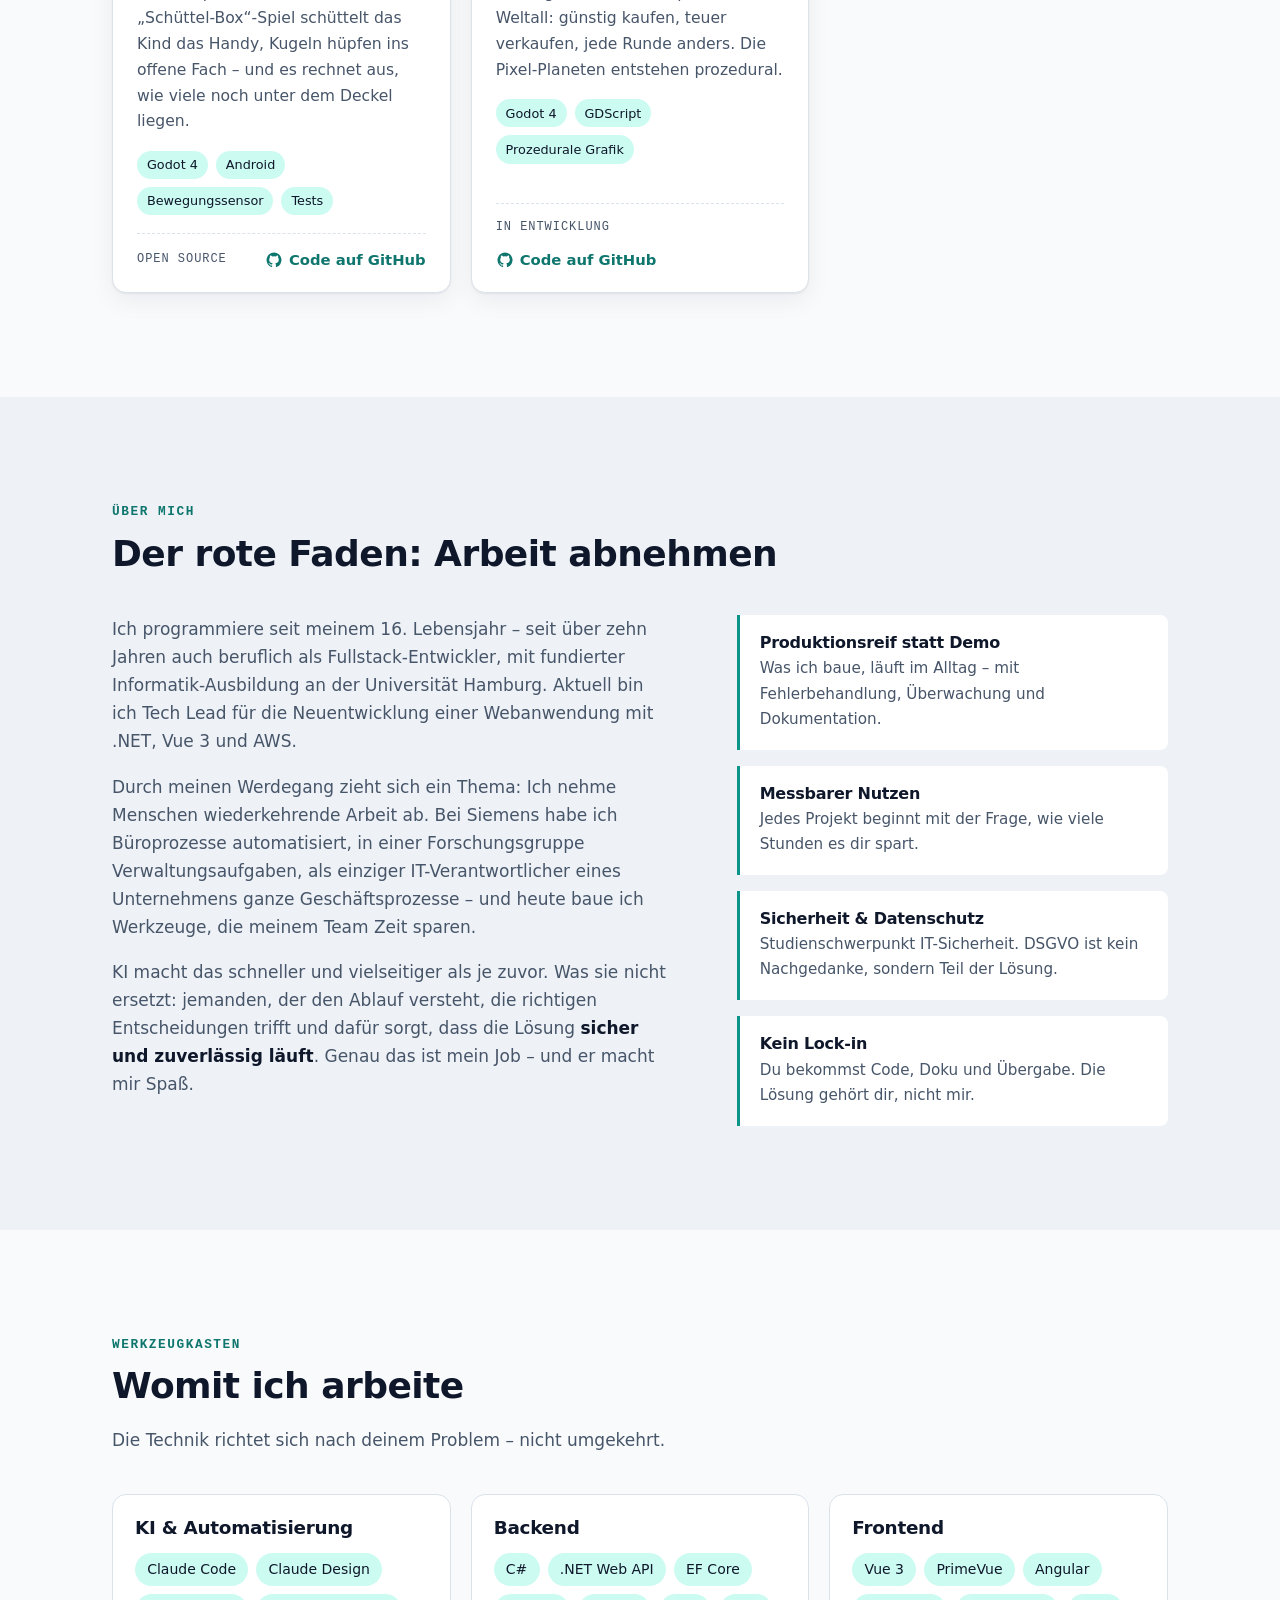
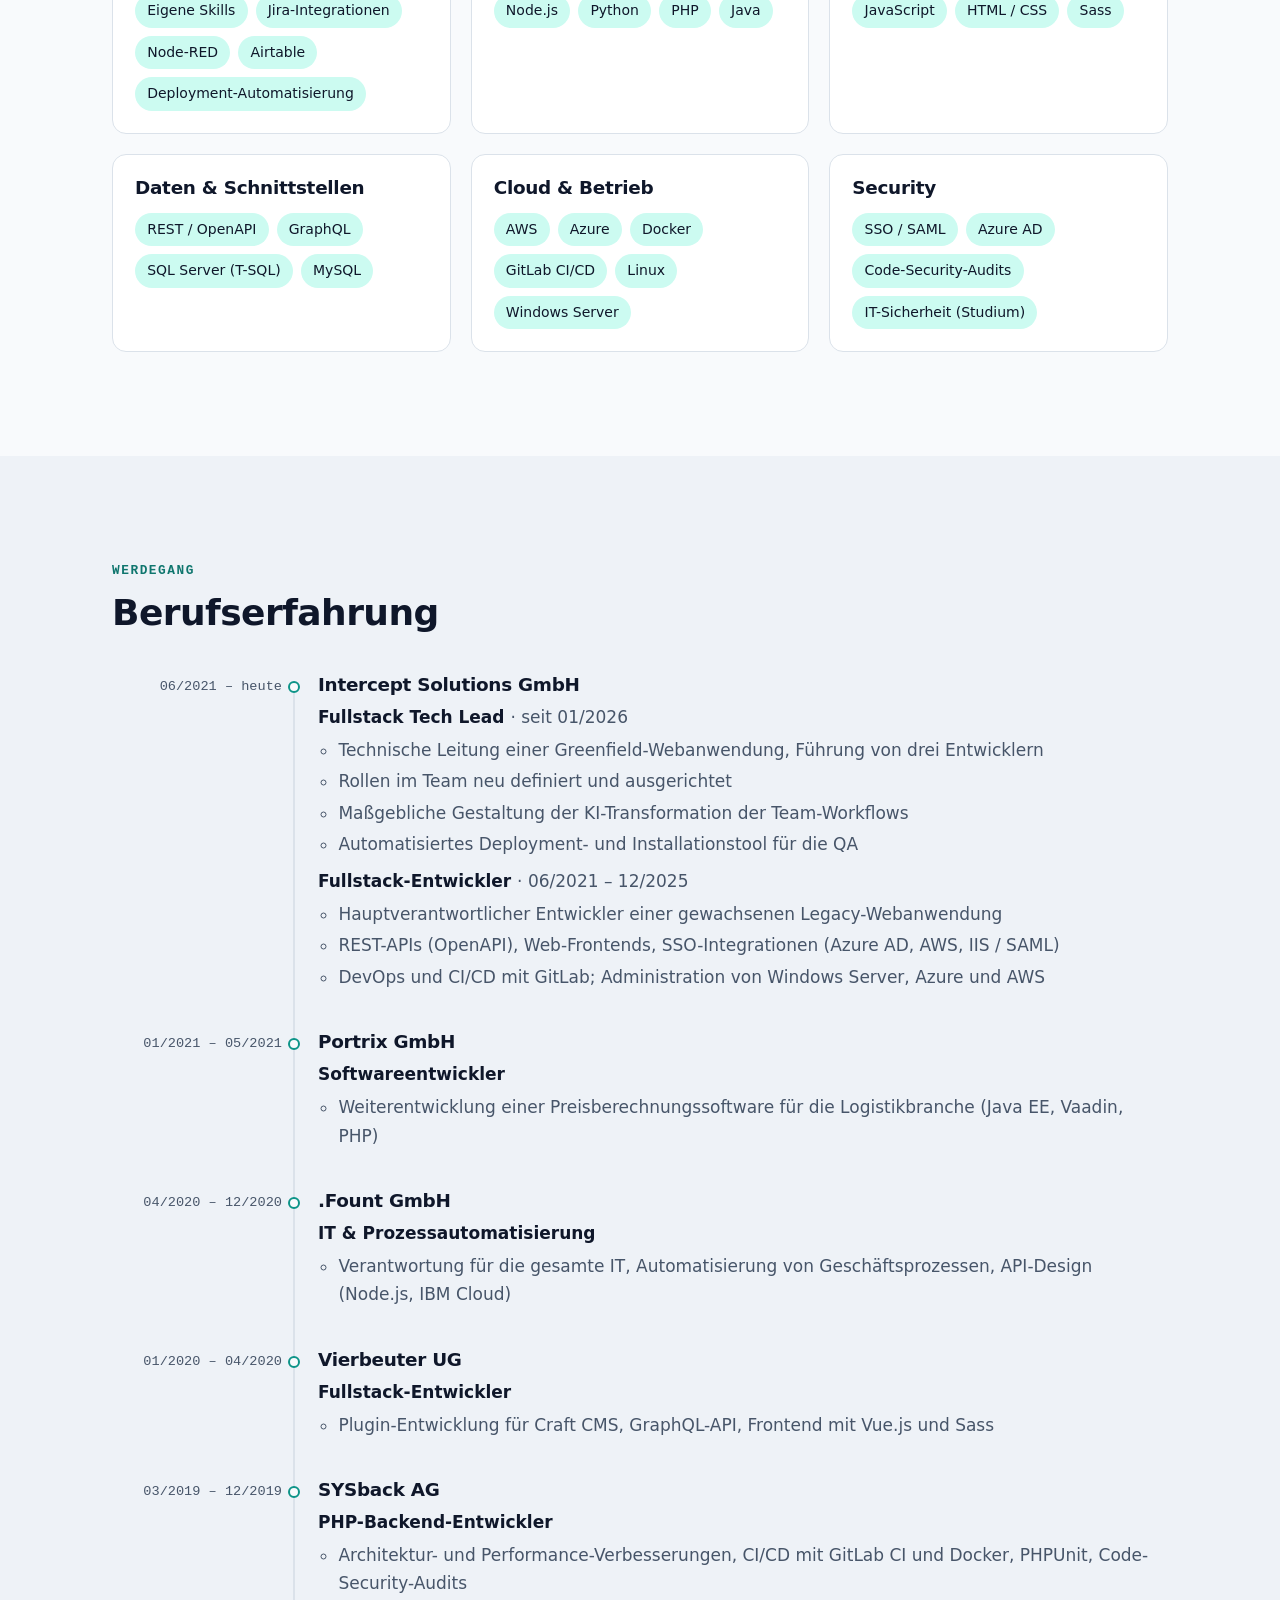
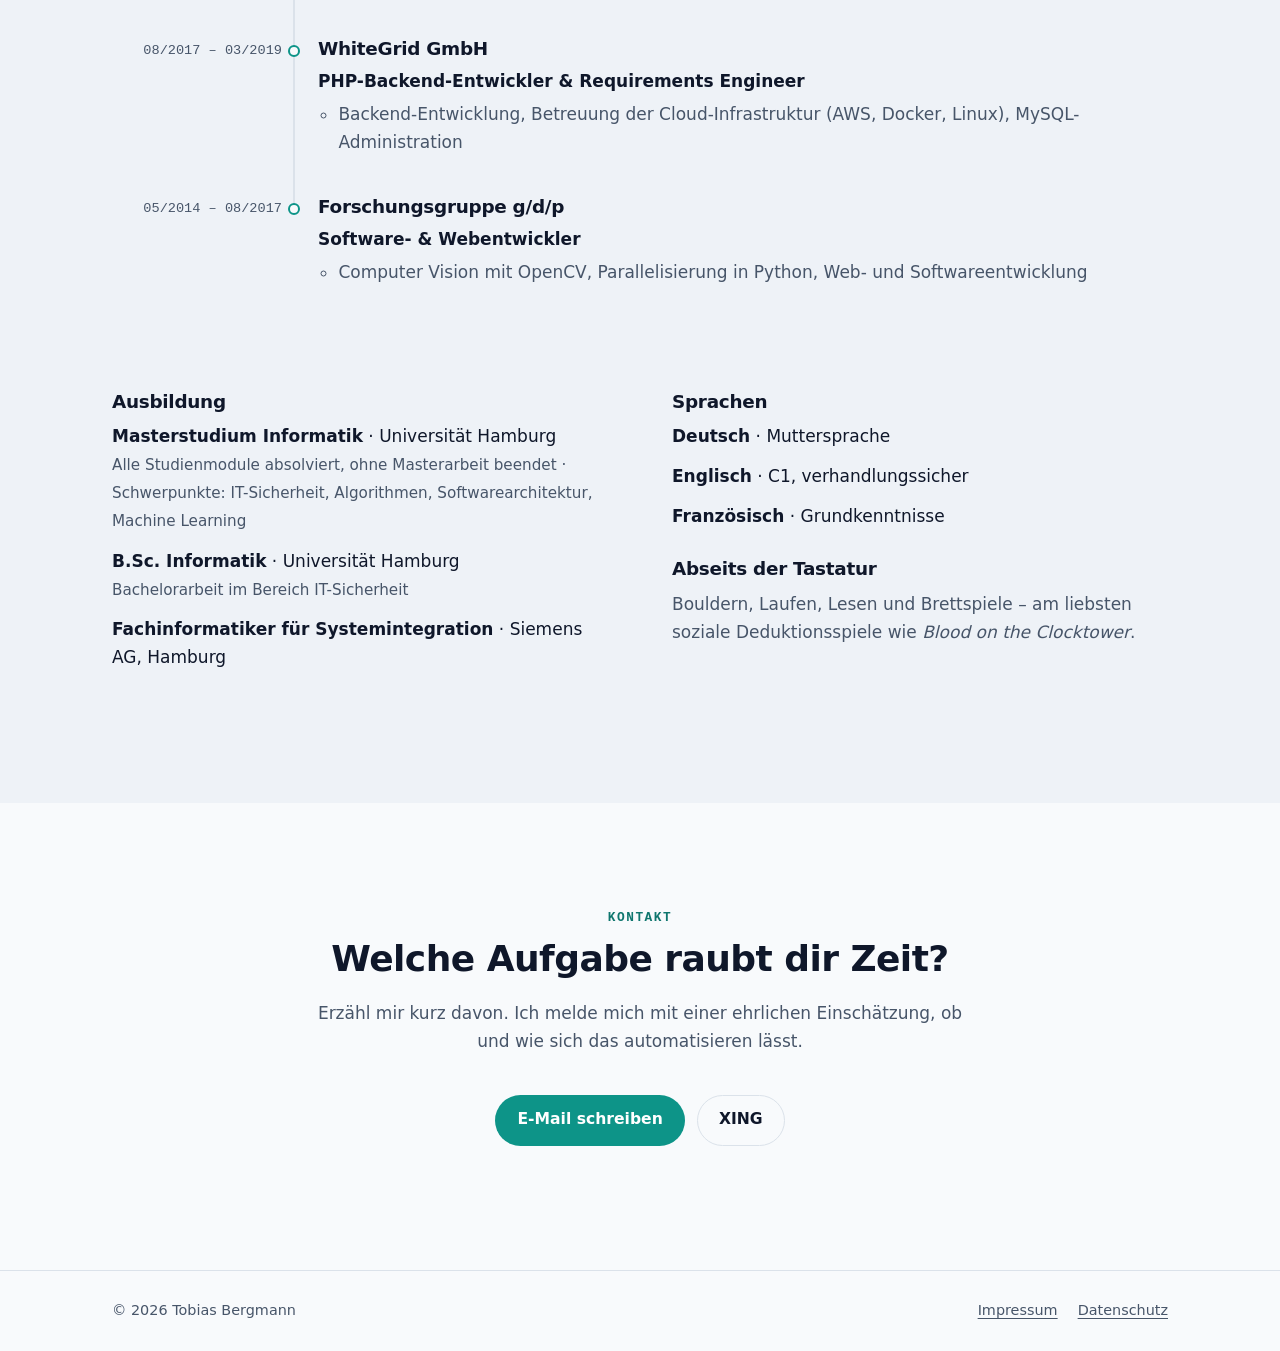
==== commit a81d59da: "Werbeaussagen entschärfen (UWG) Absolute Zusagen wie "DSGVO-konform", "vom ersten Tag an produktiv" " ====
--- a/index.html
+++ b/index.html
@@ -4,13 +4,13 @@
   <meta charset="utf-8">
   <meta name="viewport" content="width=device-width, initial-scale=1">
   <title>Tobias Bergmann – Remote AI Engineer · Automatisierung &amp; KI-Lösungen</title>
-  <meta name="description" content="Weniger Sisyphusarbeit, mehr Zeit: Tobias Bergmann baut KI-gestützte Automatisierungen und macht Prototypen produktionsreif – sicher, DSGVO-konform und remote aus Hamburg.">
+  <meta name="description" content="Weniger Sisyphusarbeit, mehr Zeit: Tobias Bergmann baut KI-gestützte Automatisierungen und macht Prototypen produktionsreif – mit Datenschutz von Anfang an, remote aus Hamburg.">
   <meta name="author" content="Tobias Bergmann">
   <link rel="canonical" href="https://tobiasbergmann.dev/">
   <meta property="og:type" content="website">
   <meta property="og:url" content="https://tobiasbergmann.dev/">
   <meta property="og:title" content="Tobias Bergmann – Remote AI Engineer">
-  <meta property="og:description" content="Weniger Sisyphusarbeit. Mehr Zeit für das, was zählt. KI-gestützte Automatisierungen, die produktiv laufen.">
+  <meta property="og:description" content="Weniger Sisyphusarbeit. Mehr Zeit für das, was zählt. KI-gestützte Automatisierungen für den Alltag – nicht nur für die Demo.">
   <meta property="og:site_name" content="Tobias Bergmann">
   <meta property="og:locale" content="de_DE">
   <meta property="og:image" content="https://tobiasbergmann.dev/assets/img/og-image.png">
@@ -26,7 +26,7 @@
     "name": "Tobias Bergmann – Remote AI Engineer",
     "url": "https://tobiasbergmann.dev/",
     "image": "https://tobiasbergmann.dev/assets/img/og-image.png",
-    "description": "KI-gestützte Automatisierungen und produktionsreife Prototypen – sicher, DSGVO-konform und remote aus Hamburg.",
+    "description": "KI-gestützte Automatisierungen und produktionsreife Prototypen – mit Datenschutz von Anfang an, remote aus Hamburg.",
     "email": "kontakt@tobiasbergmann.dev",
     "areaServed": [
       {
@@ -164,9 +164,9 @@
           <p class="eyebrow">Moin, ich bin Tobias · Remote AI Engineer</p>
           <h1>Weniger Sisyphus&shy;arbeit. Mehr Zeit für das, was zählt.</h1>
           <p class="hero-lead">
-            Ich schaue mir an, wo in deinem Alltag Zeit verloren geht, und baue KI-gestützte
-            Automatisierungen, die <strong>vom ersten Tag an produktiv laufen</strong> – sicher,
-            DSGVO-konform und ohne Abhängigkeit von mir.
+            Ich schaue mir an, wo bei dir Zeit verloren geht, und baue KI-gestützte Automatisierungen,
+            die <strong>im Alltag laufen – nicht nur in der Demo</strong>. Mit Datenschutz von Anfang an
+            und ohne Abhängigkeit von mir.
           </p>
           <div class="hero-actions">
             <a class="btn btn-primary" href="#contact">Zeitfresser loswerden</a>
@@ -243,7 +243,7 @@
               <svg viewBox="0 0 24 24"><path d="M12 3l8 4v5c0 5-3.5 8-8 9-4.5-1-8-4-8-9V7l8-4z"/><path d="M9 12l2 2 4-4"/></svg>
             </span>
             <h3>Vom Prototyp zum Produkt</h3>
-            <p>Deine KI- oder Low-Code-App läuft in der Demo, aber noch nicht im Ernstfall? Ich mache sie sicher, stabil und betreibbar.</p>
+            <p>Deine KI- oder Low-Code-App läuft in der Demo, aber noch nicht im Ernstfall? Ich härte sie ab, stabilisiere sie und mache sie betreibbar.</p>
             <p class="service-meta">Prüfung zum Festpreis, danach Umsetzung</p>
           </article>
           <article class="service">
@@ -362,7 +362,7 @@
           </li>
           <li class="step">
             <h3>Übergabe</h3>
-            <p>Die Lösung läuft produktiv, ist dokumentiert und gehört dir. Auf Wunsch betreue ich sie weiter.</p>
+            <p>Die Lösung geht in Betrieb, ist dokumentiert und gehört dir. Auf Wunsch betreue ich sie weiter.</p>
           </li>
         </ol>
       </div>
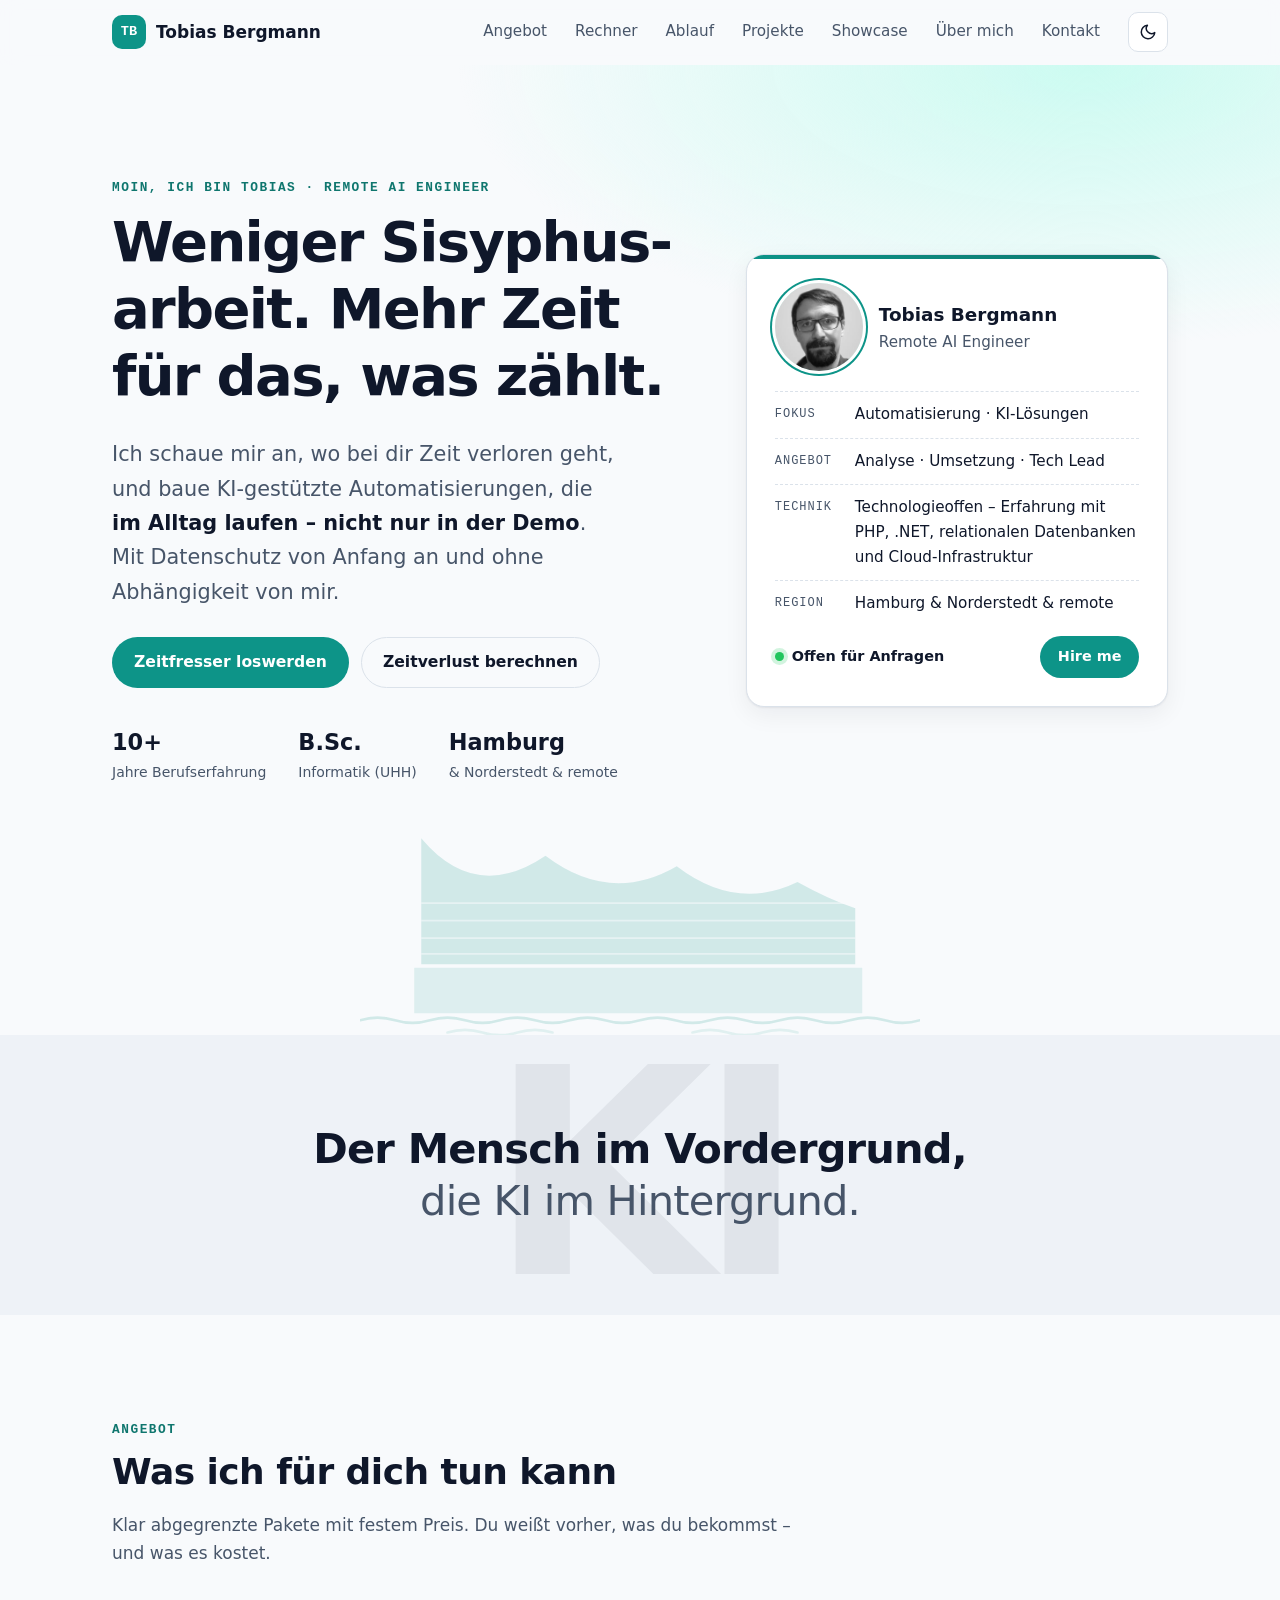
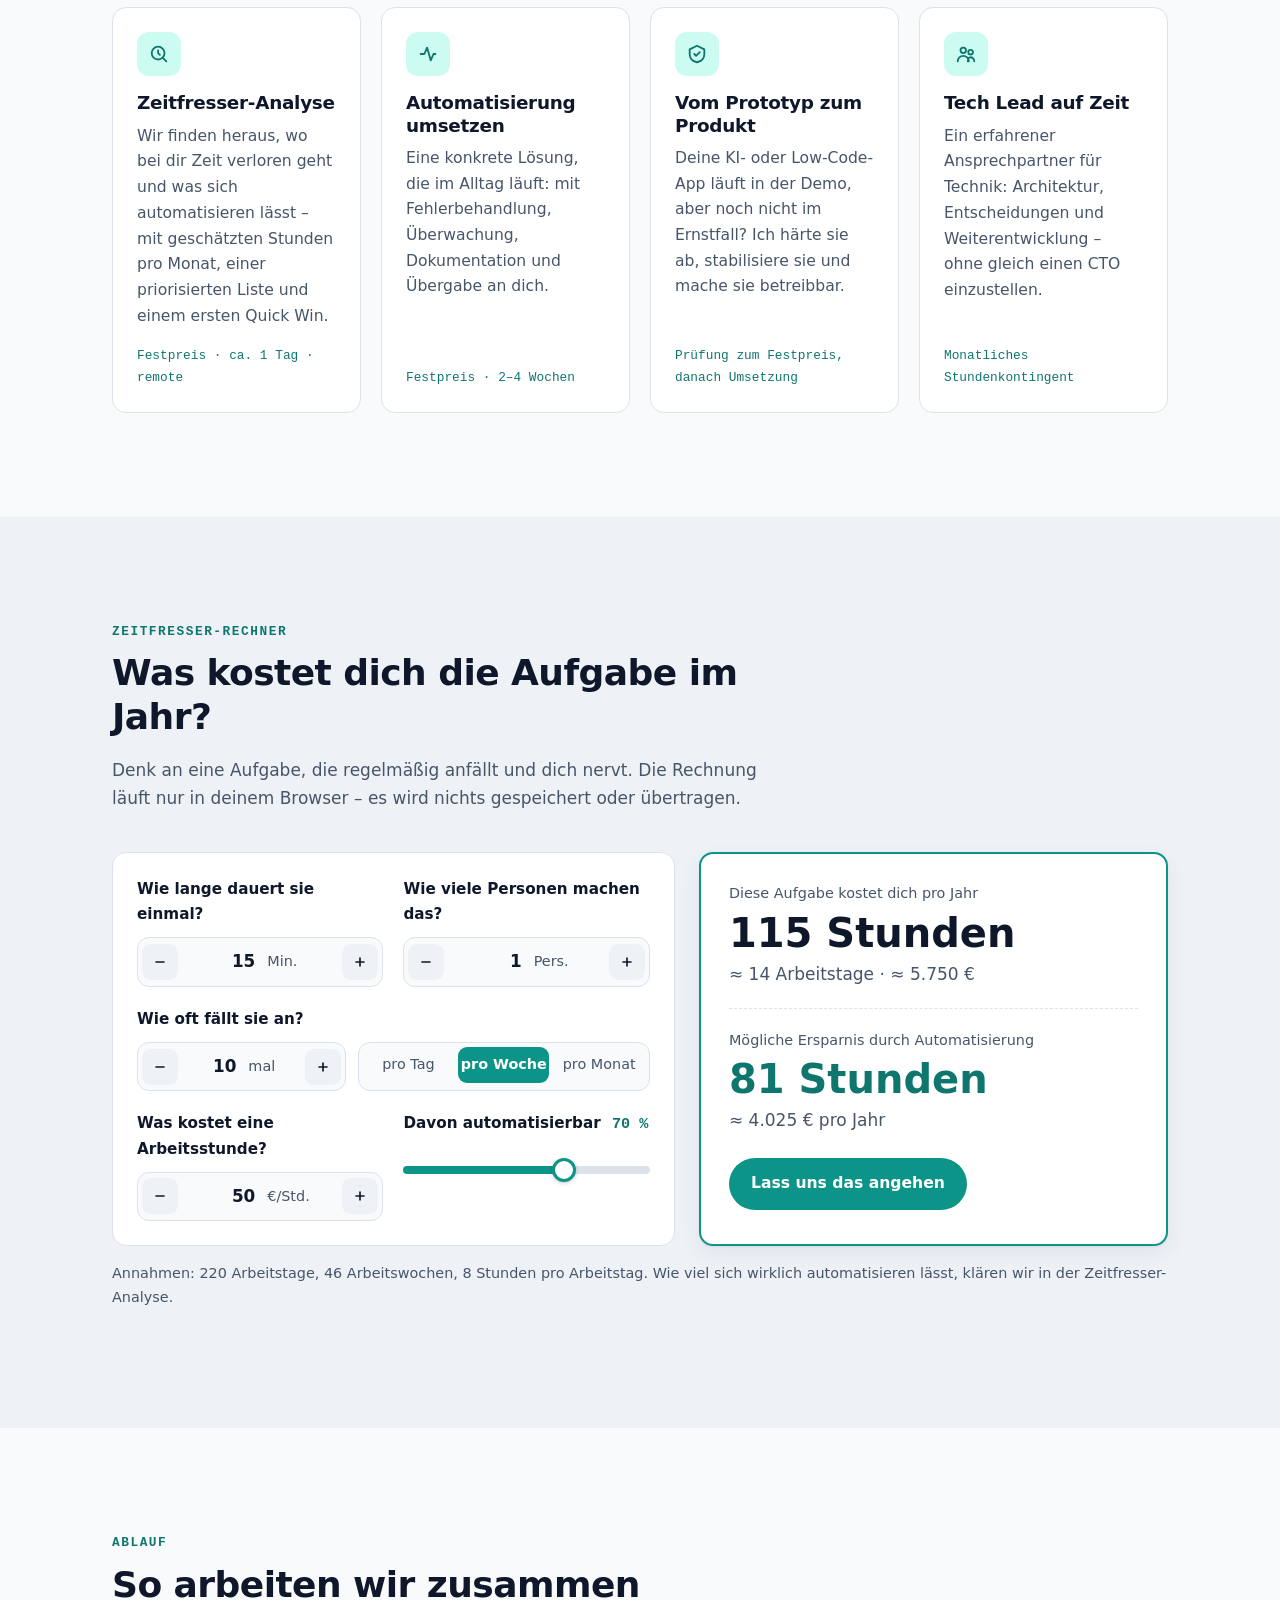
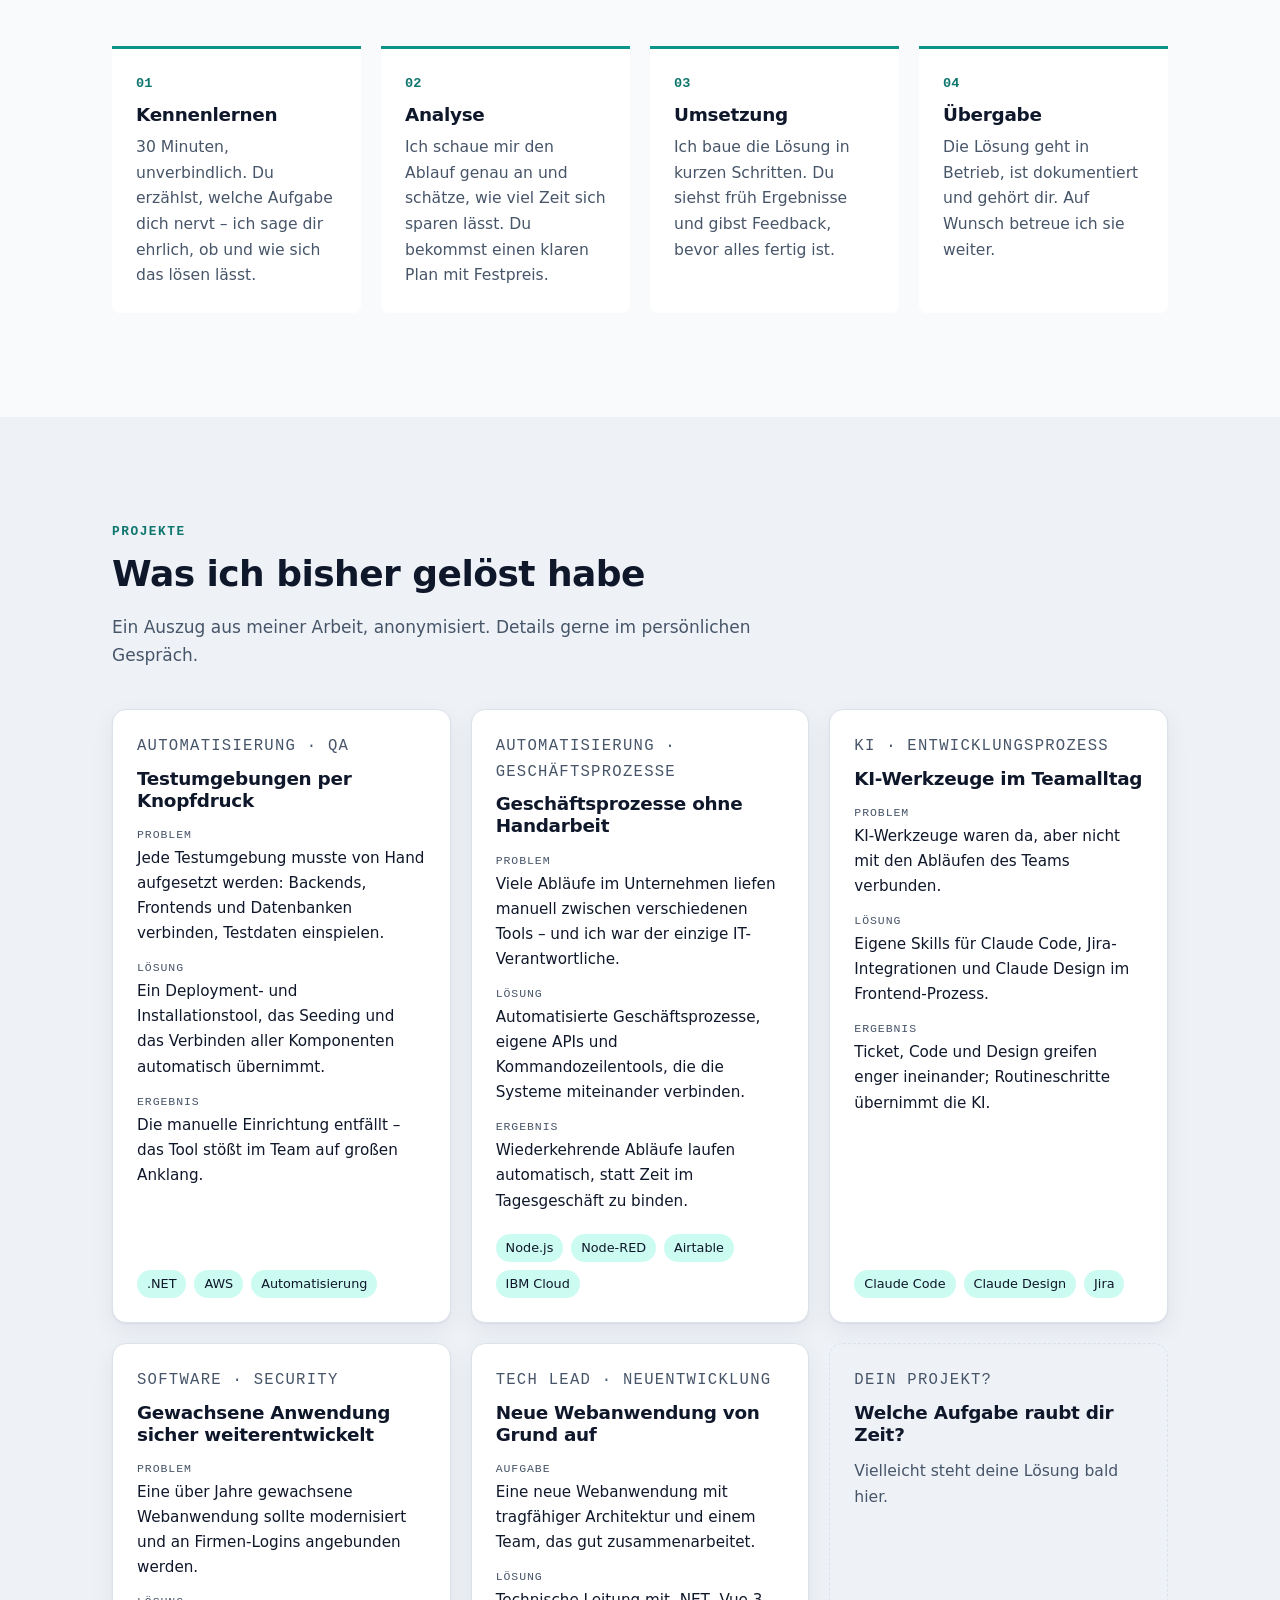
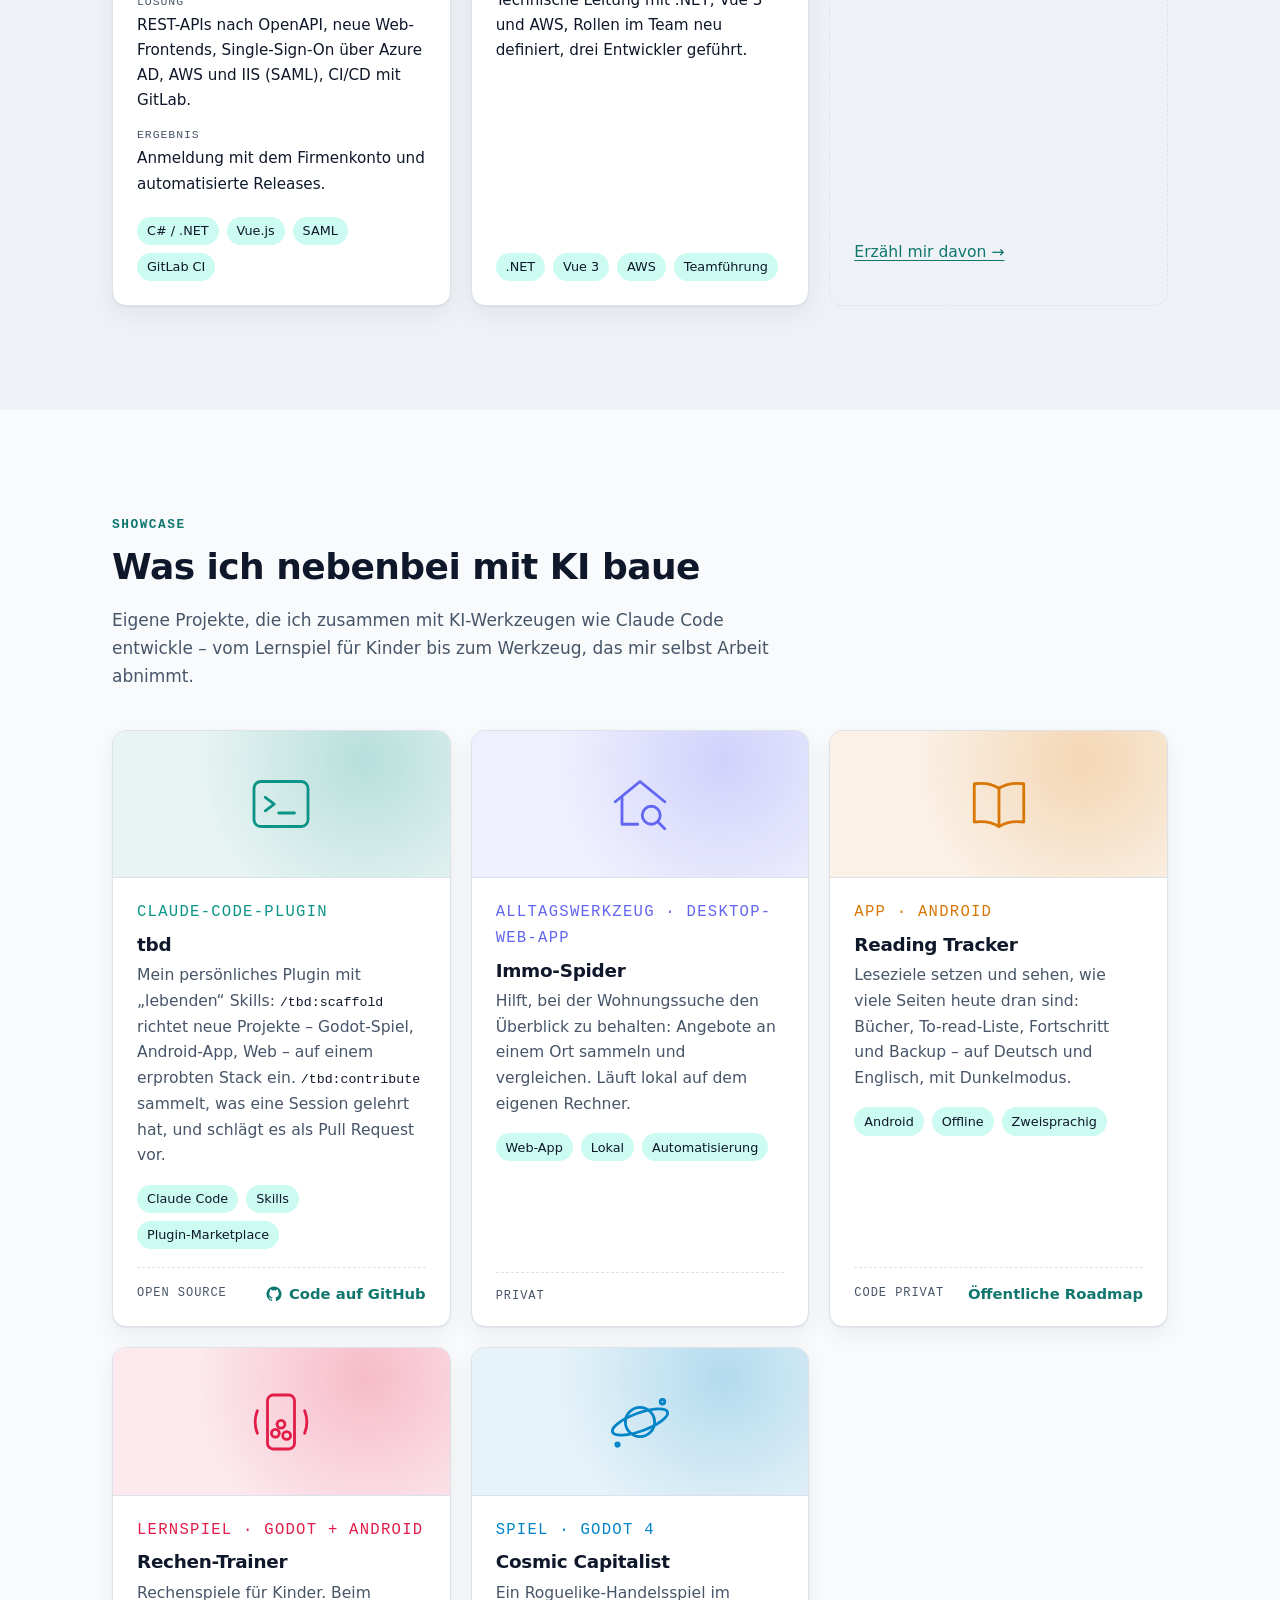
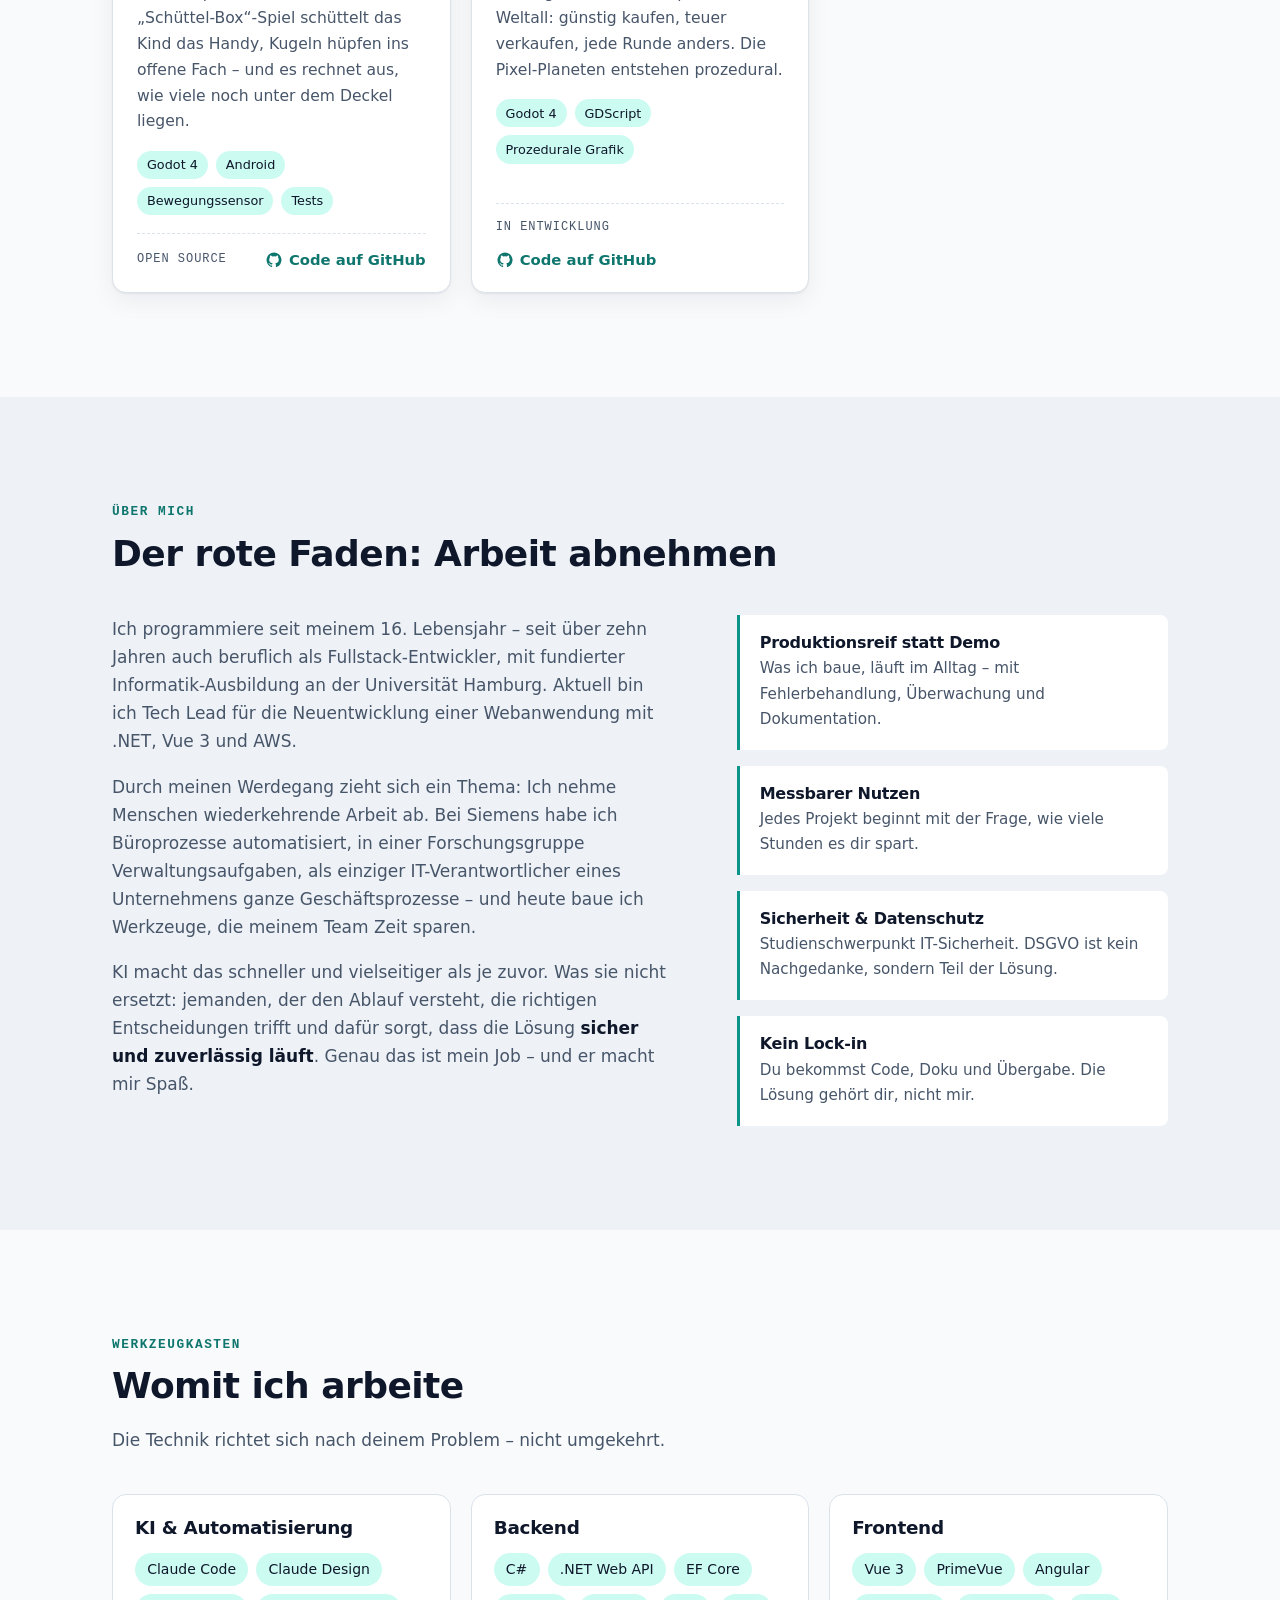
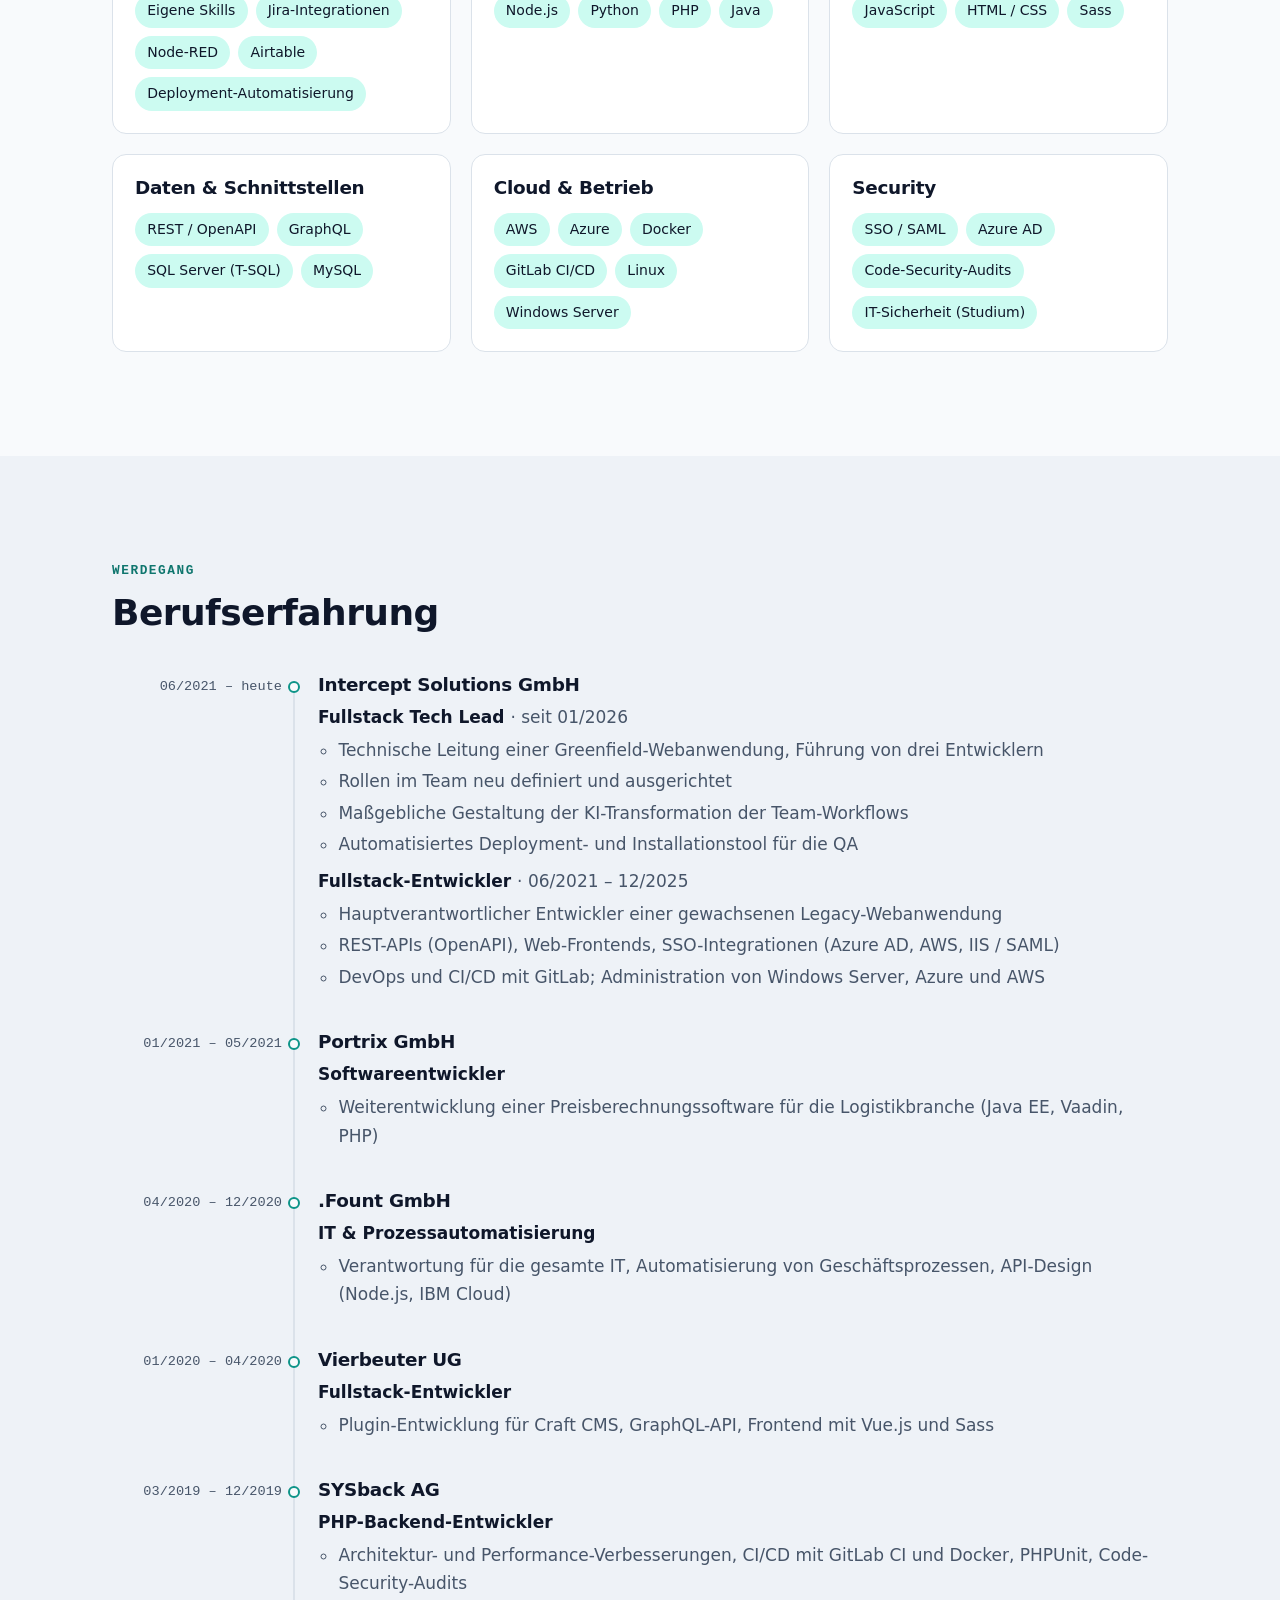
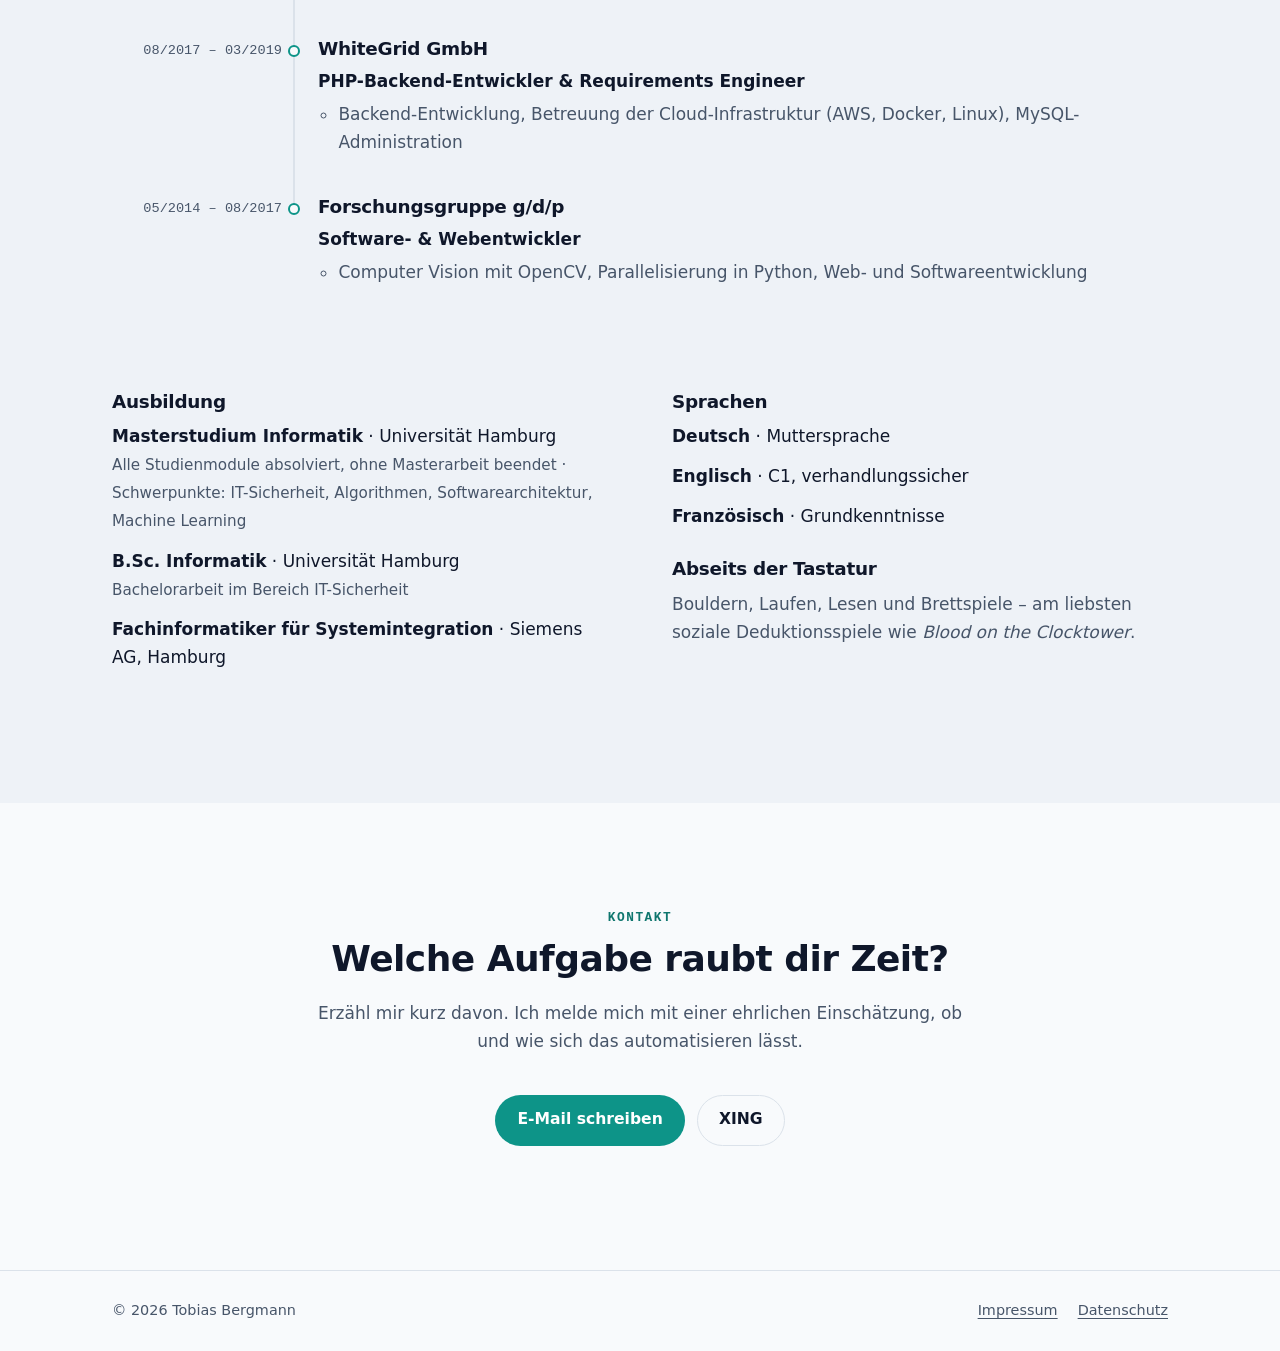
==== commit 10f742c4: "Visitenkarte: Hire-me-Button und technologieoffene Technik-Zeile - Button "Hire me" neben dem Status" ====
--- a/index.html
+++ b/index.html
@@ -65,8 +65,10 @@
         ".NET",
         "Vue.js",
         "Python",
+        "PHP",
+        "Relationale Datenbanken",
         "IT-Sicherheit",
-        "Cloud"
+        "Cloud-Infrastruktur"
       ]
     },
     "hasOfferCatalog": {
@@ -107,7 +109,7 @@
   </script>
   <meta name="theme-color" content="#0f172a">
   <link rel="icon" href="assets/img/favicon.svg" type="image/svg+xml">
-  <link rel="stylesheet" href="css/style.css?v=20261101-3">
+  <link rel="stylesheet" href="css/style.css?v=20261101-4">
   <script>
     // Theme früh setzen, um Aufblitzen zu vermeiden
     try {
@@ -115,7 +117,7 @@
       if (t) document.documentElement.setAttribute('data-theme', t);
     } catch (e) {}
   </script>
-  <script src="js/main.js?v=20261101-3" defer></script>
+  <script src="js/main.js?v=20261101-4" defer></script>
 </head>
 <body>
   <a class="skip-link" href="#main">Zum Inhalt springen</a>
@@ -192,13 +194,16 @@
           <dl class="card-meta">
             <div><dt>Fokus</dt><dd>Automatisierung · KI-Lösungen</dd></div>
             <div><dt>Angebot</dt><dd>Analyse · Umsetzung · Tech Lead</dd></div>
-            <div><dt>Basis</dt><dd>.NET · Vue · Python · Cloud</dd></div>
+            <div><dt>Technik</dt><dd>Technologieoffen – Erfahrung mit PHP, .NET, relationalen Datenbanken und Cloud-Infrastruktur</dd></div>
             <div><dt>Region</dt><dd>Hamburg &amp; Norderstedt &amp; remote</dd></div>
           </dl>
-          <p class="card-status">
-            <span class="status-dot" aria-hidden="true"></span>
-            Offen für Anfragen
-          </p>
+          <div class="card-foot">
+            <p class="card-status">
+              <span class="status-dot" aria-hidden="true"></span>
+              Offen für Anfragen
+            </p>
+            <a class="btn btn-primary btn-sm" href="#contact">Hire me</a>
+          </div>
         </aside>
       </div>
     </section>
--- a/css/style.css
+++ b/css/style.css
@@ -472,7 +472,7 @@
 }
 .card-meta div {
   display: grid;
-  grid-template-columns: 64px 1fr;
+  grid-template-columns: 68px 1fr;
   gap: 12px;
   padding-top: 10px;
   border-top: 1px dashed var(--border);
@@ -486,6 +486,15 @@
   padding-top: 3px;
 }
 .card-meta dd { margin: 0; font-size: 0.95rem; }
+
+.card-foot {
+  display: flex;
+  flex-wrap: wrap;
+  align-items: center;
+  justify-content: space-between;
+  gap: 12px;
+}
+.btn-sm { padding: 0.55em 1.15em; font-size: 0.9rem; }
 
 .card-status {
   display: inline-flex;
